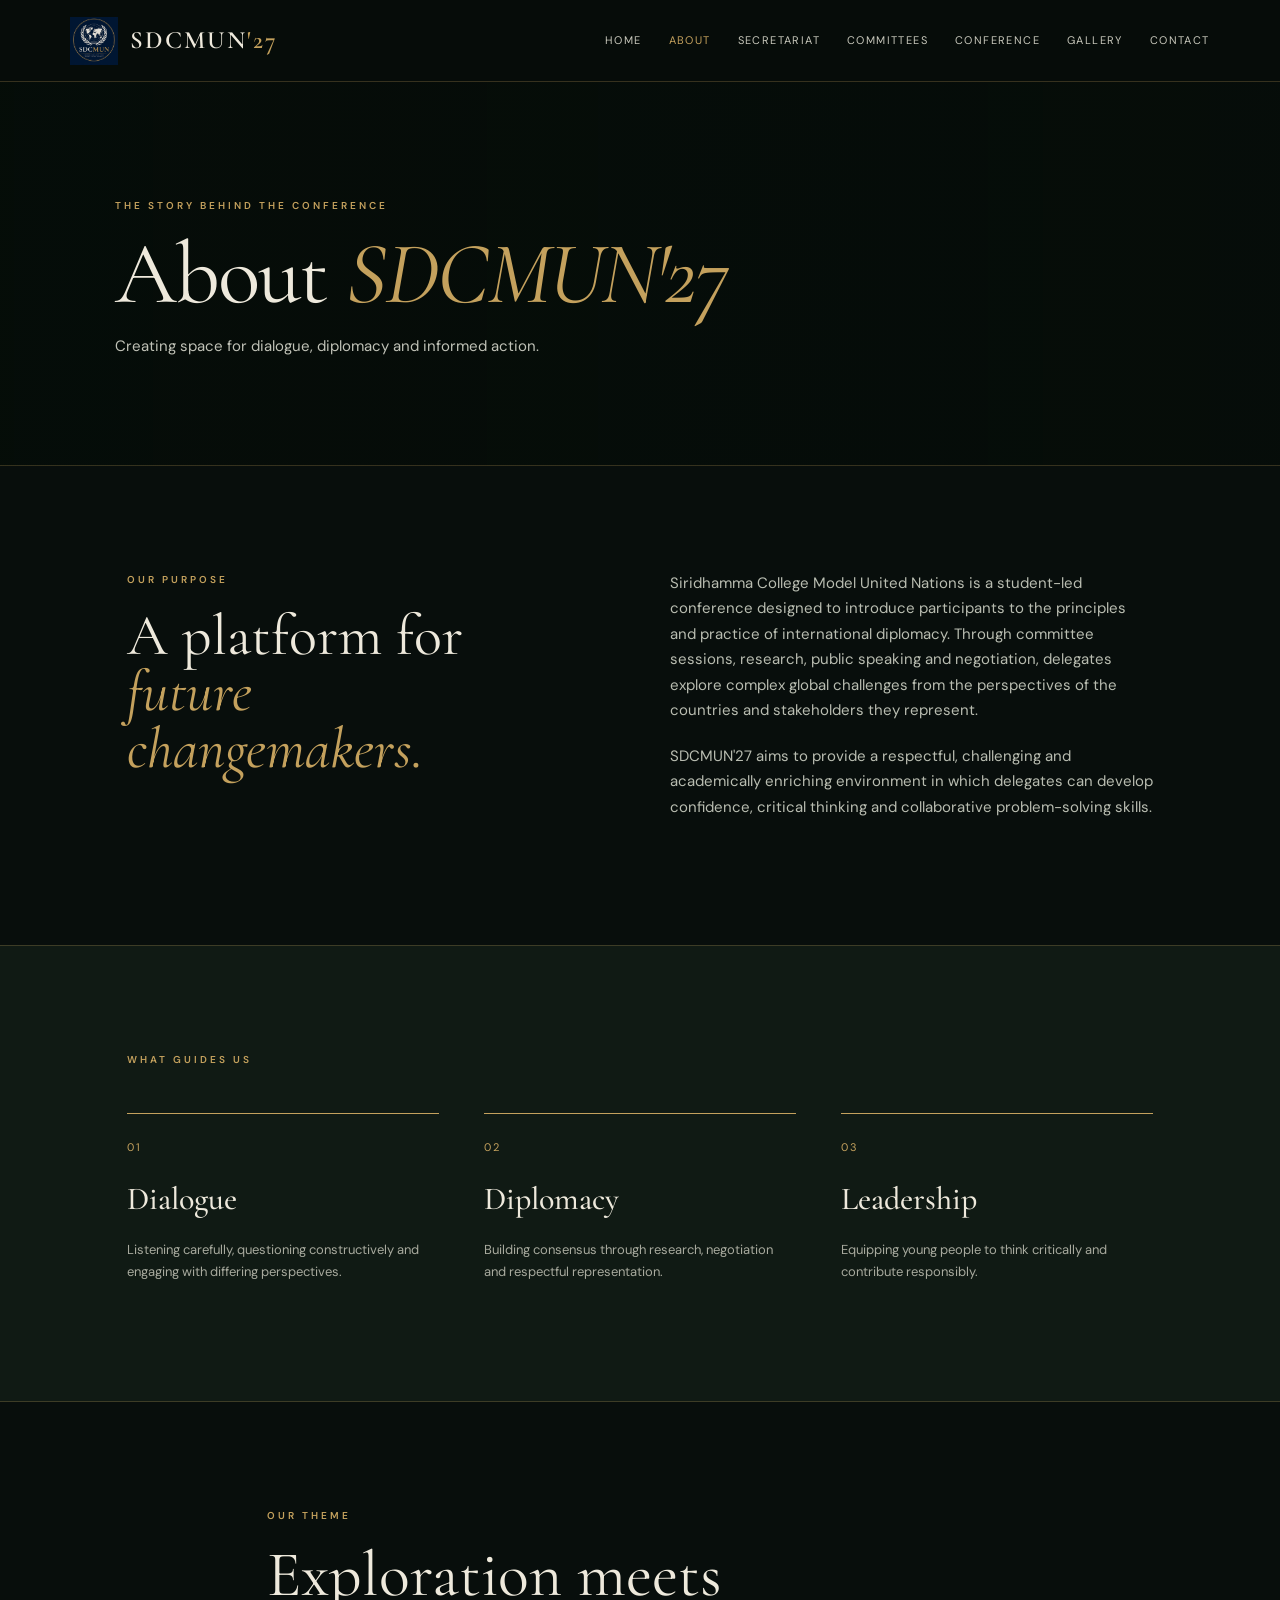
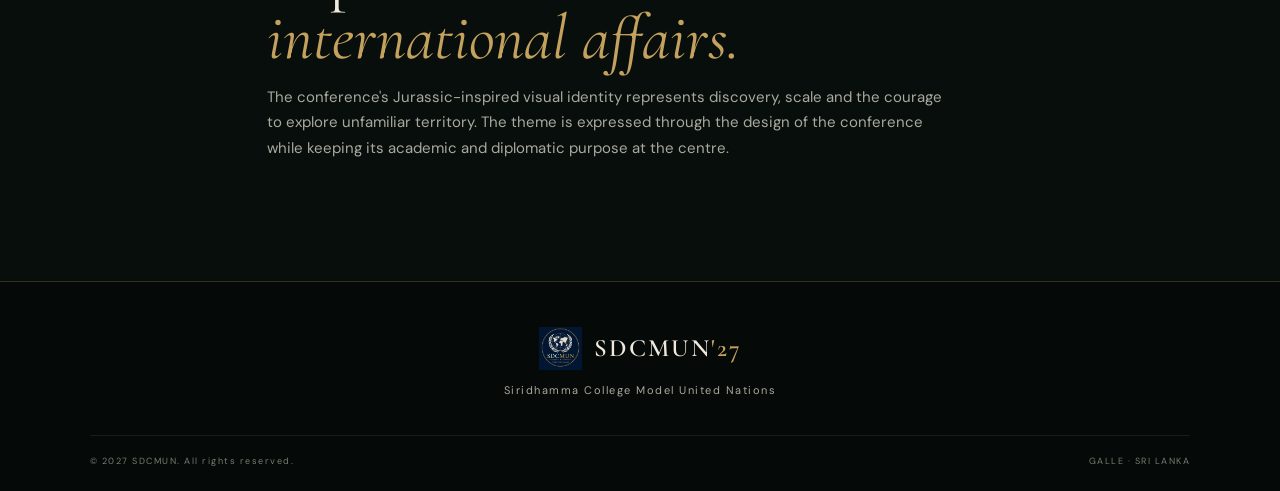
==== about.html @ f1001e1b "Add files via upload" ====
<!doctype html><html lang="en"><head><meta charset="utf-8"><meta name="viewport" content="width=device-width,initial-scale=1"><title>About | SDCMUN'27</title><link href="https://fonts.googleapis.com/css2?family=Cormorant+Garamond:wght@400;500;600;700&family=DM+Sans:wght@400;500;600;700&display=swap" rel="stylesheet"><link rel="stylesheet" href="assets/style.css"></head><body>
<header class="site-header"><a class="brand" href="index.html"><img src="assets/sdcmun-logo.png" alt="SDCMUN logo"><span>SDCMUN<span class="gold">'27</span></span></a><button class="menu-toggle" aria-label="Open navigation" aria-expanded="false">☰</button><nav class="nav"><a href="index.html">Home</a><a class="active" href="about.html">About</a><a href="secretariat.html">Secretariat</a><a href="committees.html">Committees</a><a href="conference.html">Conference</a><a href="gallery.html">Gallery</a><a href="contact.html">Contact</a></nav></header>
<main><section class="page-hero"><p class="eyebrow">THE STORY BEHIND THE CONFERENCE</p><h1>About <em>SDCMUN'27</em></h1><p>Creating space for dialogue, diplomacy and informed action.</p></section>
<section class="section-wrap split-section"><div><p class="eyebrow">OUR PURPOSE</p><h2>A platform for<br><em>future changemakers.</em></h2></div><div class="long-copy"><p>Siridhamma College Model United Nations is a student-led conference designed to introduce participants to the principles and practice of international diplomacy. Through committee sessions, research, public speaking and negotiation, delegates explore complex global challenges from the perspectives of the countries and stakeholders they represent.</p><p>SDCMUN'27 aims to provide a respectful, challenging and academically enriching environment in which delegates can develop confidence, critical thinking and collaborative problem-solving skills.</p></div></section>
<section class="values-section"><div class="section-wrap"><p class="eyebrow">WHAT GUIDES US</p><div class="value-grid"><article><span>01</span><h3>Dialogue</h3><p>Listening carefully, questioning constructively and engaging with differing perspectives.</p></article><article><span>02</span><h3>Diplomacy</h3><p>Building consensus through research, negotiation and respectful representation.</p></article><article><span>03</span><h3>Leadership</h3><p>Equipping young people to think critically and contribute responsibly.</p></article></div></div></section>
<section class="section-wrap note-box"><p class="eyebrow">OUR THEME</p><h2>Exploration meets <em>international affairs.</em></h2><p>The conference's Jurassic-inspired visual identity represents discovery, scale and the courage to explore unfamiliar territory. The theme is expressed through the design of the conference while keeping its academic and diplomatic purpose at the centre.</p></section></main><footer class="footer"><div class="footer-brand"><img src="assets/sdcmun-logo.png" alt=""><span>SDCMUN<span class="gold">'27</span></span></div><p>Siridhamma College Model United Nations</p><div class="footer-bottom"><span>© 2027 SDCMUN. All rights reserved.</span><span>GALLE · SRI LANKA</span></div></footer><script src="assets/site.js"></script></body></html>
---- assets/style.css ----
:root{--bg:#080e0c;--panel:#101a15;--panel2:#14221a;--gold:#c4a15d;--ivory:#eee9dc;--muted:#a8aa9e;--line:rgba(196,161,93,.25);--serif:'Cormorant Garamond',Georgia,serif;--sans:'DM Sans',Arial,sans-serif}*{box-sizing:border-box}html{scroll-behavior:smooth}body{margin:0;background:var(--bg);color:var(--ivory);font-family:var(--sans);font-size:15px;line-height:1.7}a{color:inherit;text-decoration:none}.site-header{height:82px;padding:0 5.5%;display:flex;align-items:center;justify-content:space-between;background:rgba(7,13,10,.96);border-bottom:1px solid var(--line);position:sticky;top:0;z-index:20;backdrop-filter:blur(14px)}.brand,.footer-brand{display:flex;align-items:center;gap:12px;font-family:var(--serif);font-size:25px;letter-spacing:2px;font-weight:600}.brand img{width:48px;height:48px;object-fit:contain}.gold{color:var(--gold)}.nav{display:flex;gap:27px;align-items:center}.nav a{font-size:11px;text-transform:uppercase;letter-spacing:1.4px;color:#c8c8bc;transition:.2s}.nav a:hover,.nav a.active{color:var(--gold)}.menu-toggle{display:none;background:none;color:var(--ivory);border:1px solid var(--line);padding:8px 12px;font-size:20px}.hero{min-height:690px;position:relative;display:flex;align-items:center;padding:90px 10%;overflow:hidden;background:linear-gradient(90deg,rgba(4,10,7,.96) 0%,rgba(4,10,7,.82) 43%,rgba(4,10,7,.25) 100%),linear-gradient(0deg,rgba(5,11,8,.45),rgba(5,11,8,.12)),url('https://images.unsplash.com/photo-1511497584788-876760111969?auto=format&fit=crop&w=2200&q=85') center/cover}.hero:after{content:'';position:absolute;inset:18px;border:1px solid rgba(196,161,93,.18);pointer-events:none}.hero-content{position:relative;z-index:2;max-width:690px}.eyebrow{font-size:10px;letter-spacing:3px;text-transform:uppercase;color:var(--gold);font-weight:600;margin:0 0 20px}.hero h1,.page-hero h1{font-family:var(--serif);font-size:clamp(62px,8vw,112px);font-weight:400;line-height:.91;letter-spacing:-2px;margin:0 0 26px}.hero h1 em,.page-hero h1 em,h2 em{font-weight:400;color:var(--gold)}.hero-copy{max-width:470px;color:#d2d0c5;font-size:16px}.hero-actions{display:flex;align-items:center;gap:30px;margin-top:34px}.button{display:inline-flex;align-items:center;justify-content:center;padding:13px 22px;font-size:10px;text-transform:uppercase;letter-spacing:1.5px;font-weight:700;transition:.25s}.button-gold{background:var(--gold);color:#11160f}.button-gold:hover{background:#dfbd78;transform:translateY(-2px)}.button-outline{border:1px solid var(--gold);color:var(--ivory)}.button-outline:hover{background:var(--gold);color:#111}.button-disabled{background:#303830;color:#a2a59b;cursor:default}.text-link,.arrow-link{font-size:11px;letter-spacing:1px;text-transform:uppercase;color:var(--ivory)}.text-link span,.arrow-link span{color:var(--gold);margin-left:8px}.hero-meta{display:flex;align-items:center;gap:15px;margin-top:75px;font-size:9px;letter-spacing:2px;color:#c2c3b8}.meta-line{width:48px;height:1px;background:var(--gold)}.hero-caption{position:absolute;right:7%;bottom:35px;z-index:2;font-size:9px;letter-spacing:3px;color:#d0c7b1;writing-mode:vertical-rl}.section-wrap{max-width:1180px;margin:auto;padding:105px 6%}.intro{display:grid;grid-template-columns:1fr 1fr;gap:10%;align-items:center}.intro h2,.section-heading h2,.feature-copy h2,.message-strip h2,.closing-cta h2,.split-section h2,.note-box h2,.sg-message h2,.contact-layout h2{font-family:var(--serif);font-size:clamp(42px,5vw,66px);line-height:.98;font-weight:400;margin:0}.intro-text{color:var(--muted);max-width:480px}.intro-text p{margin:0 0 25px}.feature-band{display:grid;grid-template-columns:1fr 1fr;min-height:490px;background:var(--panel)}.feature-image{background:linear-gradient(0deg,rgba(5,12,8,.1),rgba(5,12,8,.1)),url('https://images.unsplash.com/photo-1448375240586-882707db888b?auto=format&fit=crop&w=1200&q=85') center/cover}.feature-copy{padding:85px 12%;align-self:center}.feature-copy p:not(.eyebrow){color:var(--muted);max-width:440px;margin:24px 0 30px}.section-heading{display:flex;justify-content:space-between;align-items:end;margin-bottom:42px}.card-grid{display:grid;grid-template-columns:repeat(4,1fr);gap:14px}.committee-card{position:relative;min-height:220px;padding:25px;background:linear-gradient(145deg,#17261c,#0e1712);border:1px solid var(--line);transition:.25s}.committee-card:hover{transform:translateY(-5px);border-color:var(--gold)}.card-index,.committee-row>span{font-size:10px;color:var(--gold);letter-spacing:2px}.committee-card h3{font-family:var(--serif);font-size:35px;font-weight:500;margin:38px 0 3px}.committee-card p{font-size:11px;color:var(--muted);margin:0;max-width:190px}.card-arrow{position:absolute;right:22px;bottom:20px;color:var(--gold)}.message-strip{padding:85px 13%;background:#111b15;display:grid;grid-template-columns:100px 1fr;gap:20px}.message-mark{font-family:var(--serif);font-size:130px;color:var(--gold);line-height:1}.message-strip h2{font-family:var(--serif);font-size:54px;font-weight:400;line-height:1}.muted{color:var(--muted)}.closing-cta{text-align:center;padding:110px 20px;background:linear-gradient(rgba(5,12,8,.8),rgba(5,12,8,.92)),url('https://images.unsplash.com/photo-1448375240586-882707db888b?auto=format&fit=crop&w=1800&q=85') center/cover}.closing-cta h2{font-family:var(--serif);font-size:68px;line-height:.95;font-weight:400;margin:0 0 30px}.footer{padding:45px 7% 22px;background:#050907;border-top:1px solid var(--line);text-align:center}.footer-brand{justify-content:center}.footer-brand img{width:43px;height:43px;object-fit:contain}.footer>p{font-size:11px;letter-spacing:1.5px;color:var(--muted)}.footer-bottom{display:flex;justify-content:space-between;border-top:1px solid rgba(255,255,255,.08);padding-top:18px;margin-top:35px;color:#777e73;font-size:9px;letter-spacing:1.5px}.page-hero{padding:115px 9% 90px;background:linear-gradient(90deg,rgba(5,12,8,.96),rgba(5,12,8,.78)),url('https://images.unsplash.com/photo-1511497584788-876760111969?auto=format&fit=crop&w=1800&q=80') center/cover;border-bottom:1px solid var(--line)}.page-hero h1{font-size:clamp(56px,7vw,88px);margin-bottom:20px}.page-hero>p:last-child{max-width:600px;color:#c0c2b7}.page-hero.compact{padding-top:90px;padding-bottom:70px}.split-section,.sg-message,.contact-layout{display:grid;grid-template-columns:1fr 1.15fr;gap:12%;align-items:start}.split-section h2,.sg-message h2,.contact-layout h2{font-size:58px}.long-copy{color:#b9bdb1}.long-copy p{margin:0 0 20px}.values-section{background:#101a14;border-top:1px solid var(--line);border-bottom:1px solid var(--line)}.value-grid{display:grid;grid-template-columns:repeat(3,1fr);gap:45px;margin-top:45px}.value-grid article{border-top:1px solid var(--gold);padding-top:20px}.value-grid span{color:var(--gold);font-size:11px;letter-spacing:2px}.value-grid h3,.topic-panel h3,.study-guide h3{font-family:var(--serif);font-size:32px;font-weight:500;margin:12px 0}.value-grid p{color:var(--muted);font-size:13px}.note-box{max-width:900px}.note-box p:last-child{max-width:680px;color:var(--muted)}.committee-list{border-top:1px solid var(--line)}.committee-row{display:grid;grid-template-columns:65px 1fr 30px;align-items:center;padding:27px 12px;border-bottom:1px solid var(--line);transition:.2s}.committee-row:hover{background:#101a14;padding-left:22px}.committee-row h2{font-family:var(--serif);font-size:29px;font-weight:500;margin:0}.committee-row p{font-size:10px;color:var(--muted);letter-spacing:1.5px;text-transform:uppercase;margin:0}.committee-row b{color:var(--gold);font-weight:400}.profile-layout{display:grid;grid-template-columns:1.1fr .9fr;gap:10%}.profile-layout h2{font-family:var(--serif);font-size:55px;font-weight:400;line-height:1;margin:0 0 25px}.topic-panel{margin-top:55px;padding:28px;background:var(--panel);border-left:2px solid var(--gold)}.topic-panel p:last-child,.study-guide p{color:var(--muted);font-size:13px}.dais-panel{background:#101a14;padding:30px;border:1px solid var(--line)}.person-placeholder{padding:25px 0;border-bottom:1px solid var(--line);display:flex;flex-direction:column}.person-placeholder span,.contact-details span{font-size:9px;letter-spacing:2px;color:var(--gold)}.person-placeholder strong{font-family:var(--serif);font-size:27px;font-weight:500}.person-placeholder small{color:var(--muted)}.study-guide{padding-top:28px}.sg-message{align-items:start}.signature{font-family:var(--serif);font-size:26px;color:var(--ivory);margin-top:35px!important}.signature span{display:block;font-family:var(--sans);font-size:10px;color:var(--gold);letter-spacing:1.5px;text-transform:uppercase}.team-grid{display:grid;grid-template-columns:repeat(3,1fr);gap:18px;margin-top:40px}.team-card{background:#0b120e;border:1px solid var(--line);padding:15px}.portrait-placeholder{height:180px;background:linear-gradient(135deg,#26392b,#101a14);display:grid;place-items:center;color:var(--gold);font-family:var(--serif);font-size:50px}.team-card h3{font-family:var(--serif);font-size:24px;font-weight:500;margin:15px 0 0}.team-card p{font-size:11px;color:var(--muted)}.info-grid{display:grid;grid-template-columns:repeat(3,1fr);gap:15px}.info-card{padding:28px;min-height:220px;background:#101a14;border:1px solid var(--line)}.info-card span{color:var(--gold);font-size:9px;letter-spacing:2px}.info-card h2{font-family:var(--serif);font-size:32px;font-weight:500;margin:30px 0 8px}.info-card p{color:var(--muted);font-size:13px}.gallery-grid{display:grid;grid-template-columns:1.2fr 1fr 1fr;grid-auto-rows:190px;gap:14px}.gallery-placeholder{background:linear-gradient(135deg,#1b3022,#0b130e);border:1px solid var(--line);padding:20px;display:flex;flex-direction:column;justify-content:space-between;color:var(--gold)}.gallery-placeholder span{font-size:10px;letter-spacing:2px}.gallery-placeholder p{color:var(--ivory);font-family:var(--serif);font-size:24px;margin:0}.gallery-placeholder.tall{grid-row:span 2}.gallery-placeholder.wide{grid-column:span 2}.contact-details{border-top:1px solid var(--line)}.contact-details div{padding:25px 0;border-bottom:1px solid var(--line);display:flex;justify-content:space-between;gap:20px}.contact-details strong{text-align:right;font-weight:500}
@media(max-width:900px){.nav{gap:14px}.nav a{font-size:9px}.card-grid{grid-template-columns:repeat(2,1fr)}.section-wrap{padding:75px 6%}.hero{min-height:620px;padding:80px 8%}.profile-layout{gap:5%}}@media(max-width:680px){.site-header{height:70px;padding:0 5%}.brand{font-size:21px}.brand img{width:40px;height:40px}.menu-toggle{display:block}.nav{display:none;position:absolute;top:70px;left:0;right:0;background:#080e0c;padding:20px 7%;border-bottom:1px solid var(--line);flex-direction:column;align-items:flex-start;gap:18px}.nav.open{display:flex}.nav a{font-size:11px}.hero{min-height:610px;padding:70px 8%}.hero h1{font-size:65px}.hero-actions{align-items:flex-start;flex-direction:column;gap:18px}.hero-meta{margin-top:55px}.hero-caption{display:none}.intro,.feature-band,.split-section,.sg-message,.contact-layout,.profile-layout{grid-template-columns:1fr;gap:35px}.feature-image{min-height:270px}.feature-copy{padding:55px 8%}.section-heading{align-items:flex-start;flex-direction:column;gap:20px}.card-grid{grid-template-columns:1fr 1fr}.committee-card{min-height:190px;padding:18px}.committee-card h3{font-size:29px;margin-top:30px}.message-strip{padding:60px 8%;grid-template-columns:45px 1fr;gap:10px}.message-mark{font-size:75px}.message-strip h2{font-size:39px}.closing-cta h2{font-size:55px}.page-hero{padding:85px 8% 65px}.page-hero h1{font-size:58px}.value-grid,.team-grid,.info-grid{grid-template-columns:1fr}.committee-row{grid-template-columns:38px 1fr 20px;padding:22px 5px}.committee-row h2{font-size:23px}.gallery-grid{grid-template-columns:1fr 1fr;grid-auto-rows:150px}.gallery-placeholder.tall{grid-row:span 1}.gallery-placeholder.wide{grid-column:span 2}.contact-details div{flex-direction:column}.contact-details strong{text-align:left}.footer-bottom{flex-direction:column;gap:8px}}
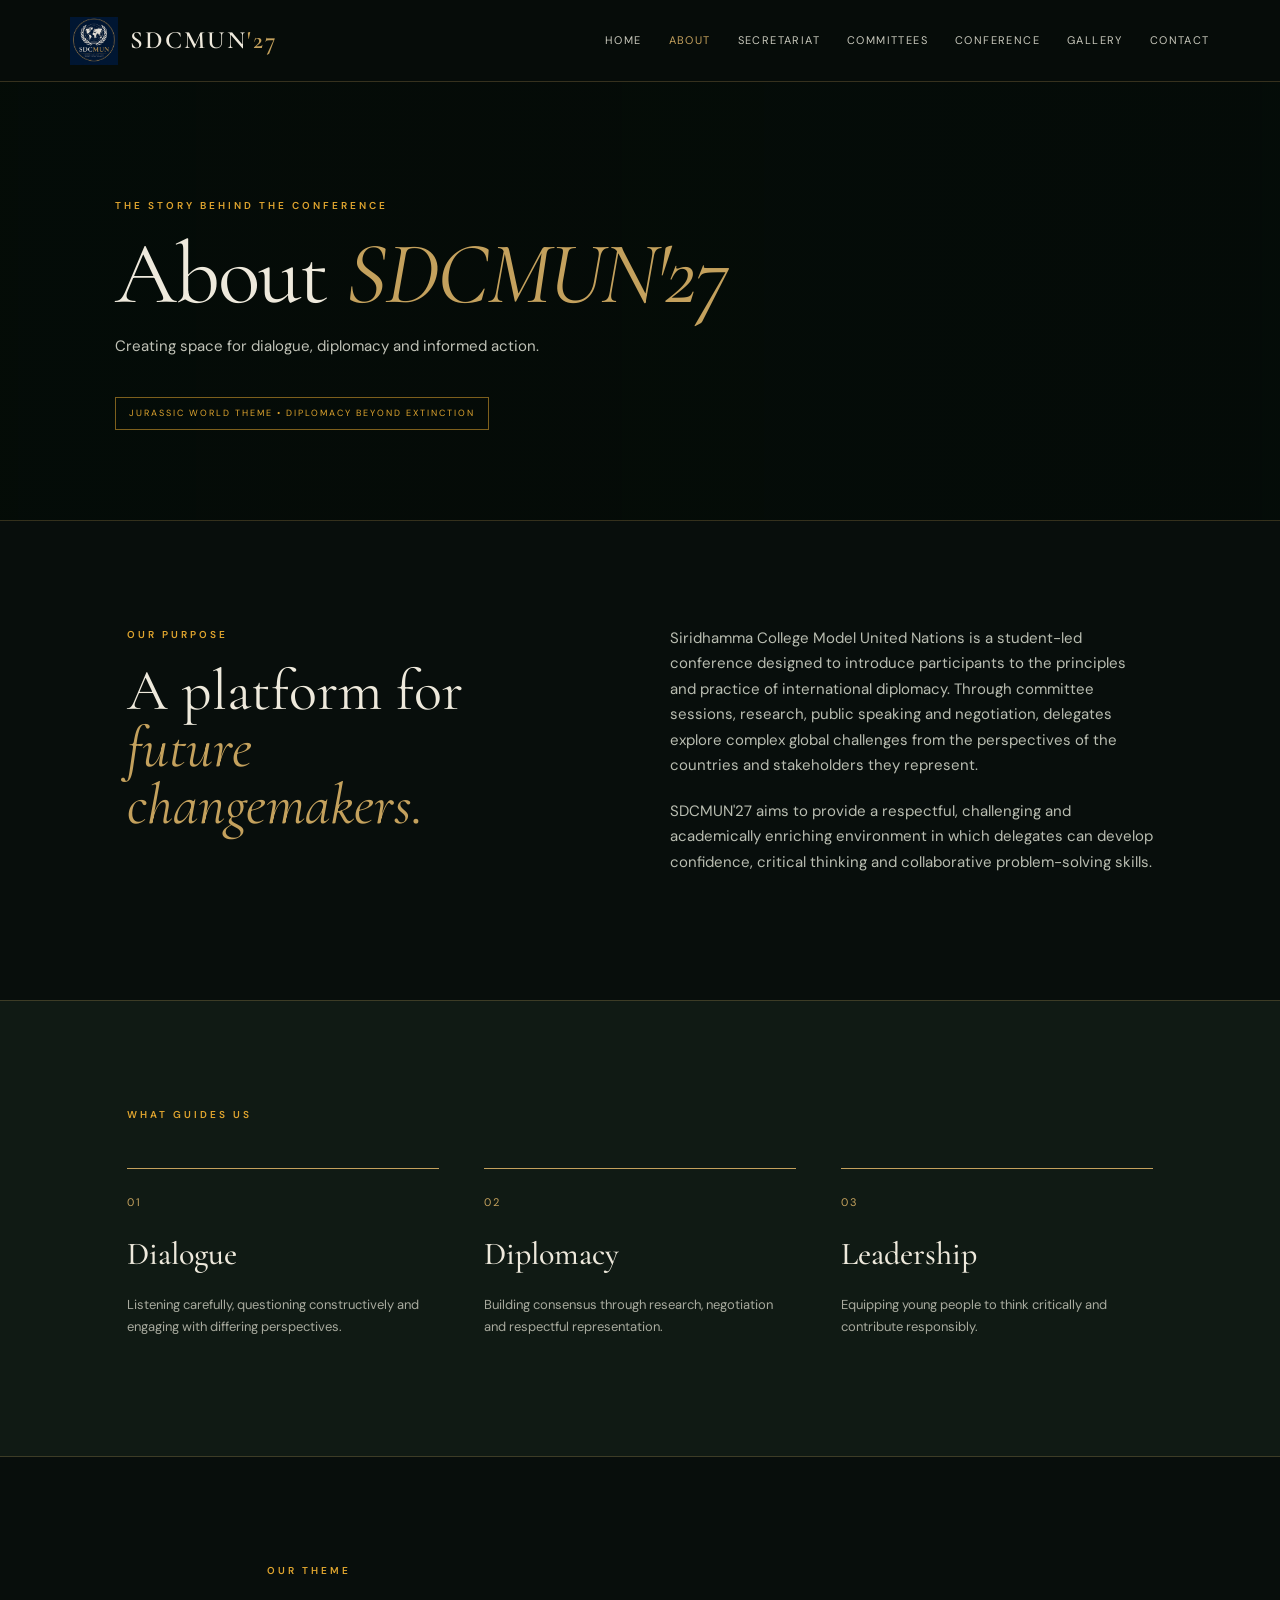
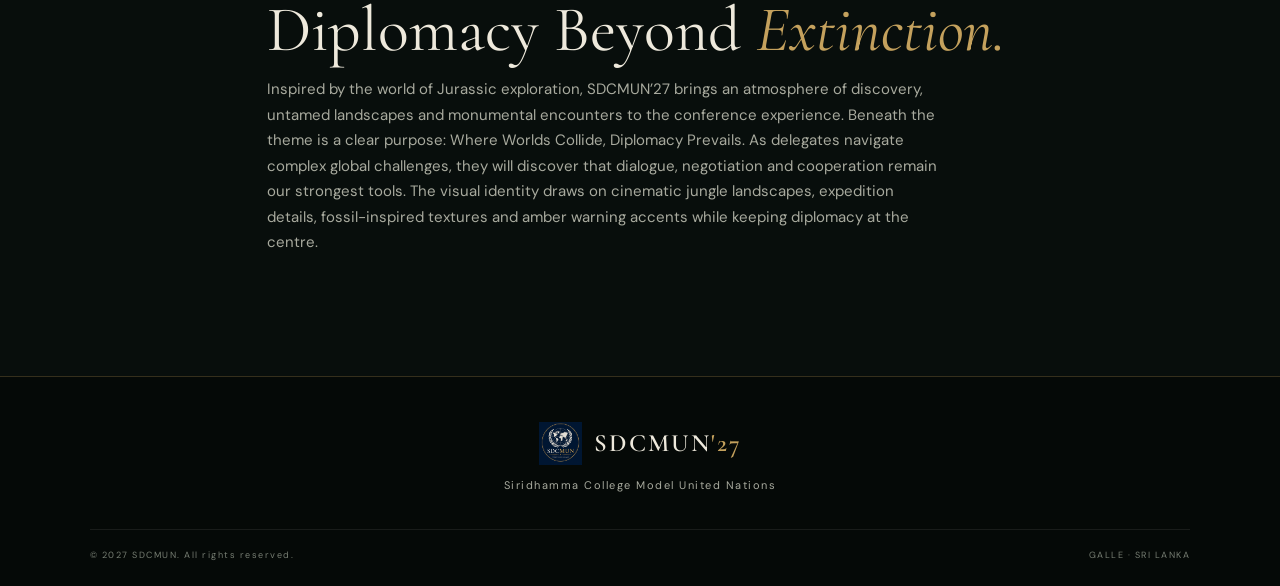
==== commit 94b02f7e: "Add files via upload" ====
--- a/about.html
+++ b/about.html
@@ -3,4 +3,4 @@
 <main><section class="page-hero"><p class="eyebrow">THE STORY BEHIND THE CONFERENCE</p><h1>About <em>SDCMUN'27</em></h1><p>Creating space for dialogue, diplomacy and informed action.</p></section>
 <section class="section-wrap split-section"><div><p class="eyebrow">OUR PURPOSE</p><h2>A platform for<br><em>future changemakers.</em></h2></div><div class="long-copy"><p>Siridhamma College Model United Nations is a student-led conference designed to introduce participants to the principles and practice of international diplomacy. Through committee sessions, research, public speaking and negotiation, delegates explore complex global challenges from the perspectives of the countries and stakeholders they represent.</p><p>SDCMUN'27 aims to provide a respectful, challenging and academically enriching environment in which delegates can develop confidence, critical thinking and collaborative problem-solving skills.</p></div></section>
 <section class="values-section"><div class="section-wrap"><p class="eyebrow">WHAT GUIDES US</p><div class="value-grid"><article><span>01</span><h3>Dialogue</h3><p>Listening carefully, questioning constructively and engaging with differing perspectives.</p></article><article><span>02</span><h3>Diplomacy</h3><p>Building consensus through research, negotiation and respectful representation.</p></article><article><span>03</span><h3>Leadership</h3><p>Equipping young people to think critically and contribute responsibly.</p></article></div></div></section>
-<section class="section-wrap note-box"><p class="eyebrow">OUR THEME</p><h2>Exploration meets <em>international affairs.</em></h2><p>The conference's Jurassic-inspired visual identity represents discovery, scale and the courage to explore unfamiliar territory. The theme is expressed through the design of the conference while keeping its academic and diplomatic purpose at the centre.</p></section></main><footer class="footer"><div class="footer-brand"><img src="assets/sdcmun-logo.png" alt=""><span>SDCMUN<span class="gold">'27</span></span></div><p>Siridhamma College Model United Nations</p><div class="footer-bottom"><span>© 2027 SDCMUN. All rights reserved.</span><span>GALLE · SRI LANKA</span></div></footer><script src="assets/site.js"></script></body></html>+<section class="section-wrap note-box"><p class="eyebrow">OUR THEME</p><h2>Diplomacy Beyond <em>Extinction.</em></h2><p>Inspired by the world of Jurassic exploration, SDCMUN’27 brings an atmosphere of discovery, untamed landscapes and monumental encounters to the conference experience. Beneath the theme is a clear purpose: Where Worlds Collide, Diplomacy Prevails. As delegates navigate complex global challenges, they will discover that dialogue, negotiation and cooperation remain our strongest tools. The visual identity draws on cinematic jungle landscapes, expedition details, fossil-inspired textures and amber warning accents while keeping diplomacy at the centre.</p></section></main><footer class="footer"><div class="footer-brand"><img src="assets/sdcmun-logo.png" alt=""><span>SDCMUN<span class="gold">'27</span></span></div><p>Siridhamma College Model United Nations</p><div class="footer-bottom"><span>© 2027 SDCMUN. All rights reserved.</span><span>GALLE · SRI LANKA</span></div></footer><script src="assets/site.js"></script></body></html>
--- a/assets/style.css
+++ b/assets/style.css
@@ -1,2 +1,15 @@
-:root{--bg:#080e0c;--panel:#101a15;--panel2:#14221a;--gold:#c4a15d;--ivory:#eee9dc;--muted:#a8aa9e;--line:rgba(196,161,93,.25);--serif:'Cormorant Garamond',Georgia,serif;--sans:'DM Sans',Arial,sans-serif}*{box-sizing:border-box}html{scroll-behavior:smooth}body{margin:0;background:var(--bg);color:var(--ivory);font-family:var(--sans);font-size:15px;line-height:1.7}a{color:inherit;text-decoration:none}.site-header{height:82px;padding:0 5.5%;display:flex;align-items:center;justify-content:space-between;background:rgba(7,13,10,.96);border-bottom:1px solid var(--line);position:sticky;top:0;z-index:20;backdrop-filter:blur(14px)}.brand,.footer-brand{display:flex;align-items:center;gap:12px;font-family:var(--serif);font-size:25px;letter-spacing:2px;font-weight:600}.brand img{width:48px;height:48px;object-fit:contain}.gold{color:var(--gold)}.nav{display:flex;gap:27px;align-items:center}.nav a{font-size:11px;text-transform:uppercase;letter-spacing:1.4px;color:#c8c8bc;transition:.2s}.nav a:hover,.nav a.active{color:var(--gold)}.menu-toggle{display:none;background:none;color:var(--ivory);border:1px solid var(--line);padding:8px 12px;font-size:20px}.hero{min-height:690px;position:relative;display:flex;align-items:center;padding:90px 10%;overflow:hidden;background:linear-gradient(90deg,rgba(4,10,7,.96) 0%,rgba(4,10,7,.82) 43%,rgba(4,10,7,.25) 100%),linear-gradient(0deg,rgba(5,11,8,.45),rgba(5,11,8,.12)),url('https://images.unsplash.com/photo-1511497584788-876760111969?auto=format&fit=crop&w=2200&q=85') center/cover}.hero:after{content:'';position:absolute;inset:18px;border:1px solid rgba(196,161,93,.18);pointer-events:none}.hero-content{position:relative;z-index:2;max-width:690px}.eyebrow{font-size:10px;letter-spacing:3px;text-transform:uppercase;color:var(--gold);font-weight:600;margin:0 0 20px}.hero h1,.page-hero h1{font-family:var(--serif);font-size:clamp(62px,8vw,112px);font-weight:400;line-height:.91;letter-spacing:-2px;margin:0 0 26px}.hero h1 em,.page-hero h1 em,h2 em{font-weight:400;color:var(--gold)}.hero-copy{max-width:470px;color:#d2d0c5;font-size:16px}.hero-actions{display:flex;align-items:center;gap:30px;margin-top:34px}.button{display:inline-flex;align-items:center;justify-content:center;padding:13px 22px;font-size:10px;text-transform:uppercase;letter-spacing:1.5px;font-weight:700;transition:.25s}.button-gold{background:var(--gold);color:#11160f}.button-gold:hover{background:#dfbd78;transform:translateY(-2px)}.button-outline{border:1px solid var(--gold);color:var(--ivory)}.button-outline:hover{background:var(--gold);color:#111}.button-disabled{background:#303830;color:#a2a59b;cursor:default}.text-link,.arrow-link{font-size:11px;letter-spacing:1px;text-transform:uppercase;color:var(--ivory)}.text-link span,.arrow-link span{color:var(--gold);margin-left:8px}.hero-meta{display:flex;align-items:center;gap:15px;margin-top:75px;font-size:9px;letter-spacing:2px;color:#c2c3b8}.meta-line{width:48px;height:1px;background:var(--gold)}.hero-caption{position:absolute;right:7%;bottom:35px;z-index:2;font-size:9px;letter-spacing:3px;color:#d0c7b1;writing-mode:vertical-rl}.section-wrap{max-width:1180px;margin:auto;padding:105px 6%}.intro{display:grid;grid-template-columns:1fr 1fr;gap:10%;align-items:center}.intro h2,.section-heading h2,.feature-copy h2,.message-strip h2,.closing-cta h2,.split-section h2,.note-box h2,.sg-message h2,.contact-layout h2{font-family:var(--serif);font-size:clamp(42px,5vw,66px);line-height:.98;font-weight:400;margin:0}.intro-text{color:var(--muted);max-width:480px}.intro-text p{margin:0 0 25px}.feature-band{display:grid;grid-template-columns:1fr 1fr;min-height:490px;background:var(--panel)}.feature-image{background:linear-gradient(0deg,rgba(5,12,8,.1),rgba(5,12,8,.1)),url('https://images.unsplash.com/photo-1448375240586-882707db888b?auto=format&fit=crop&w=1200&q=85') center/cover}.feature-copy{padding:85px 12%;align-self:center}.feature-copy p:not(.eyebrow){color:var(--muted);max-width:440px;margin:24px 0 30px}.section-heading{display:flex;justify-content:space-between;align-items:end;margin-bottom:42px}.card-grid{display:grid;grid-template-columns:repeat(4,1fr);gap:14px}.committee-card{position:relative;min-height:220px;padding:25px;background:linear-gradient(145deg,#17261c,#0e1712);border:1px solid var(--line);transition:.25s}.committee-card:hover{transform:translateY(-5px);border-color:var(--gold)}.card-index,.committee-row>span{font-size:10px;color:var(--gold);letter-spacing:2px}.committee-card h3{font-family:var(--serif);font-size:35px;font-weight:500;margin:38px 0 3px}.committee-card p{font-size:11px;color:var(--muted);margin:0;max-width:190px}.card-arrow{position:absolute;right:22px;bottom:20px;color:var(--gold)}.message-strip{padding:85px 13%;background:#111b15;display:grid;grid-template-columns:100px 1fr;gap:20px}.message-mark{font-family:var(--serif);font-size:130px;color:var(--gold);line-height:1}.message-strip h2{font-family:var(--serif);font-size:54px;font-weight:400;line-height:1}.muted{color:var(--muted)}.closing-cta{text-align:center;padding:110px 20px;background:linear-gradient(rgba(5,12,8,.8),rgba(5,12,8,.92)),url('https://images.unsplash.com/photo-1448375240586-882707db888b?auto=format&fit=crop&w=1800&q=85') center/cover}.closing-cta h2{font-family:var(--serif);font-size:68px;line-height:.95;font-weight:400;margin:0 0 30px}.footer{padding:45px 7% 22px;background:#050907;border-top:1px solid var(--line);text-align:center}.footer-brand{justify-content:center}.footer-brand img{width:43px;height:43px;object-fit:contain}.footer>p{font-size:11px;letter-spacing:1.5px;color:var(--muted)}.footer-bottom{display:flex;justify-content:space-between;border-top:1px solid rgba(255,255,255,.08);padding-top:18px;margin-top:35px;color:#777e73;font-size:9px;letter-spacing:1.5px}.page-hero{padding:115px 9% 90px;background:linear-gradient(90deg,rgba(5,12,8,.96),rgba(5,12,8,.78)),url('https://images.unsplash.com/photo-1511497584788-876760111969?auto=format&fit=crop&w=1800&q=80') center/cover;border-bottom:1px solid var(--line)}.page-hero h1{font-size:clamp(56px,7vw,88px);margin-bottom:20px}.page-hero>p:last-child{max-width:600px;color:#c0c2b7}.page-hero.compact{padding-top:90px;padding-bottom:70px}.split-section,.sg-message,.contact-layout{display:grid;grid-template-columns:1fr 1.15fr;gap:12%;align-items:start}.split-section h2,.sg-message h2,.contact-layout h2{font-size:58px}.long-copy{color:#b9bdb1}.long-copy p{margin:0 0 20px}.values-section{background:#101a14;border-top:1px solid var(--line);border-bottom:1px solid var(--line)}.value-grid{display:grid;grid-template-columns:repeat(3,1fr);gap:45px;margin-top:45px}.value-grid article{border-top:1px solid var(--gold);padding-top:20px}.value-grid span{color:var(--gold);font-size:11px;letter-spacing:2px}.value-grid h3,.topic-panel h3,.study-guide h3{font-family:var(--serif);font-size:32px;font-weight:500;margin:12px 0}.value-grid p{color:var(--muted);font-size:13px}.note-box{max-width:900px}.note-box p:last-child{max-width:680px;color:var(--muted)}.committee-list{border-top:1px solid var(--line)}.committee-row{display:grid;grid-template-columns:65px 1fr 30px;align-items:center;padding:27px 12px;border-bottom:1px solid var(--line);transition:.2s}.committee-row:hover{background:#101a14;padding-left:22px}.committee-row h2{font-family:var(--serif);font-size:29px;font-weight:500;margin:0}.committee-row p{font-size:10px;color:var(--muted);letter-spacing:1.5px;text-transform:uppercase;margin:0}.committee-row b{color:var(--gold);font-weight:400}.profile-layout{display:grid;grid-template-columns:1.1fr .9fr;gap:10%}.profile-layout h2{font-family:var(--serif);font-size:55px;font-weight:400;line-height:1;margin:0 0 25px}.topic-panel{margin-top:55px;padding:28px;background:var(--panel);border-left:2px solid var(--gold)}.topic-panel p:last-child,.study-guide p{color:var(--muted);font-size:13px}.dais-panel{background:#101a14;padding:30px;border:1px solid var(--line)}.person-placeholder{padding:25px 0;border-bottom:1px solid var(--line);display:flex;flex-direction:column}.person-placeholder span,.contact-details span{font-size:9px;letter-spacing:2px;color:var(--gold)}.person-placeholder strong{font-family:var(--serif);font-size:27px;font-weight:500}.person-placeholder small{color:var(--muted)}.study-guide{padding-top:28px}.sg-message{align-items:start}.signature{font-family:var(--serif);font-size:26px;color:var(--ivory);margin-top:35px!important}.signature span{display:block;font-family:var(--sans);font-size:10px;color:var(--gold);letter-spacing:1.5px;text-transform:uppercase}.team-grid{display:grid;grid-template-columns:repeat(3,1fr);gap:18px;margin-top:40px}.team-card{background:#0b120e;border:1px solid var(--line);padding:15px}.portrait-placeholder{height:180px;background:linear-gradient(135deg,#26392b,#101a14);display:grid;place-items:center;color:var(--gold);font-family:var(--serif);font-size:50px}.team-card h3{font-family:var(--serif);font-size:24px;font-weight:500;margin:15px 0 0}.team-card p{font-size:11px;color:var(--muted)}.info-grid{display:grid;grid-template-columns:repeat(3,1fr);gap:15px}.info-card{padding:28px;min-height:220px;background:#101a14;border:1px solid var(--line)}.info-card span{color:var(--gold);font-size:9px;letter-spacing:2px}.info-card h2{font-family:var(--serif);font-size:32px;font-weight:500;margin:30px 0 8px}.info-card p{color:var(--muted);font-size:13px}.gallery-grid{display:grid;grid-template-columns:1.2fr 1fr 1fr;grid-auto-rows:190px;gap:14px}.gallery-placeholder{background:linear-gradient(135deg,#1b3022,#0b130e);border:1px solid var(--line);padding:20px;display:flex;flex-direction:column;justify-content:space-between;color:var(--gold)}.gallery-placeholder span{font-size:10px;letter-spacing:2px}.gallery-placeholder p{color:var(--ivory);font-family:var(--serif);font-size:24px;margin:0}.gallery-placeholder.tall{grid-row:span 2}.gallery-placeholder.wide{grid-column:span 2}.contact-details{border-top:1px solid var(--line)}.contact-details div{padding:25px 0;border-bottom:1px solid var(--line);display:flex;justify-content:space-between;gap:20px}.contact-details strong{text-align:right;font-weight:500}
-@media(max-width:900px){.nav{gap:14px}.nav a{font-size:9px}.card-grid{grid-template-columns:repeat(2,1fr)}.section-wrap{padding:75px 6%}.hero{min-height:620px;padding:80px 8%}.profile-layout{gap:5%}}@media(max-width:680px){.site-header{height:70px;padding:0 5%}.brand{font-size:21px}.brand img{width:40px;height:40px}.menu-toggle{display:block}.nav{display:none;position:absolute;top:70px;left:0;right:0;background:#080e0c;padding:20px 7%;border-bottom:1px solid var(--line);flex-direction:column;align-items:flex-start;gap:18px}.nav.open{display:flex}.nav a{font-size:11px}.hero{min-height:610px;padding:70px 8%}.hero h1{font-size:65px}.hero-actions{align-items:flex-start;flex-direction:column;gap:18px}.hero-meta{margin-top:55px}.hero-caption{display:none}.intro,.feature-band,.split-section,.sg-message,.contact-layout,.profile-layout{grid-template-columns:1fr;gap:35px}.feature-image{min-height:270px}.feature-copy{padding:55px 8%}.section-heading{align-items:flex-start;flex-direction:column;gap:20px}.card-grid{grid-template-columns:1fr 1fr}.committee-card{min-height:190px;padding:18px}.committee-card h3{font-size:29px;margin-top:30px}.message-strip{padding:60px 8%;grid-template-columns:45px 1fr;gap:10px}.message-mark{font-size:75px}.message-strip h2{font-size:39px}.closing-cta h2{font-size:55px}.page-hero{padding:85px 8% 65px}.page-hero h1{font-size:58px}.value-grid,.team-grid,.info-grid{grid-template-columns:1fr}.committee-row{grid-template-columns:38px 1fr 20px;padding:22px 5px}.committee-row h2{font-size:23px}.gallery-grid{grid-template-columns:1fr 1fr;grid-auto-rows:150px}.gallery-placeholder.tall{grid-row:span 1}.gallery-placeholder.wide{grid-column:span 2}.contact-details div{flex-direction:column}.contact-details strong{text-align:left}.footer-bottom{flex-direction:column;gap:8px}}+:root{--bg:#080e0c;--panel:#101a15;--panel2:#14221a;--gold:#c4a15d;--amber:#e0a52f;--ivory:#eee9dc;--muted:#a8aa9e;--line:rgba(196,161,93,.25);--serif:'Cormorant Garamond',Georgia,serif;--sans:'DM Sans',Arial,sans-serif}*{box-sizing:border-box}html{scroll-behavior:smooth}body{margin:0;background:var(--bg);color:var(--ivory);font-family:var(--sans);font-size:15px;line-height:1.7}a{color:inherit;text-decoration:none}.site-header{height:82px;padding:0 5.5%;display:flex;align-items:center;justify-content:space-between;background:rgba(7,13,10,.96);border-bottom:1px solid var(--line);position:sticky;top:0;z-index:20;backdrop-filter:blur(14px)}.brand,.footer-brand{display:flex;align-items:center;gap:12px;font-family:var(--serif);font-size:25px;letter-spacing:2px;font-weight:600}.brand img{width:48px;height:48px;object-fit:contain}.gold{color:var(--gold)}.nav{display:flex;gap:27px;align-items:center}.nav a{font-size:11px;text-transform:uppercase;letter-spacing:1.4px;color:#c8c8bc;transition:.2s}.nav a:hover,.nav a.active{color:var(--gold)}.menu-toggle{display:none;background:none;color:var(--ivory);border:1px solid var(--line);padding:8px 12px;font-size:20px}.hero{min-height:690px;position:relative;display:flex;align-items:center;padding:90px 10%;overflow:hidden;background:linear-gradient(90deg,rgba(4,10,7,.96) 0%,rgba(4,10,7,.82) 43%,rgba(4,10,7,.25) 100%),linear-gradient(0deg,rgba(5,11,8,.45),rgba(5,11,8,.12)),url('https://images.unsplash.com/photo-1511497584788-876760111969?auto=format&fit=crop&w=2200&q=85') center/cover}.hero:after{content:'';position:absolute;inset:18px;border:1px solid rgba(196,161,93,.18);pointer-events:none}.hero-content{position:relative;z-index:2;max-width:690px}.eyebrow{font-size:10px;letter-spacing:3px;text-transform:uppercase;color:var(--gold);font-weight:600;margin:0 0 20px}.hero h1,.page-hero h1{font-family:var(--serif);font-size:clamp(62px,8vw,112px);font-weight:400;line-height:.91;letter-spacing:-2px;margin:0 0 26px}.hero h1 em,.page-hero h1 em,h2 em{font-weight:400;color:var(--gold)}.hero-copy{max-width:470px;color:#d2d0c5;font-size:16px}.hero-actions{display:flex;align-items:center;gap:30px;margin-top:34px}.button{display:inline-flex;align-items:center;justify-content:center;padding:13px 22px;font-size:10px;text-transform:uppercase;letter-spacing:1.5px;font-weight:700;transition:.25s}.button-gold{background:var(--gold);color:#11160f}.button-gold:hover{background:#dfbd78;transform:translateY(-2px)}.button-outline{border:1px solid var(--gold);color:var(--ivory)}.button-outline:hover{background:var(--gold);color:#111}.button-disabled{background:#303830;color:#a2a59b;cursor:default}.text-link,.arrow-link{font-size:11px;letter-spacing:1px;text-transform:uppercase;color:var(--ivory)}.text-link span,.arrow-link span{color:var(--gold);margin-left:8px}.hero-meta{display:flex;align-items:center;gap:15px;margin-top:75px;font-size:9px;letter-spacing:2px;color:#c2c3b8}.meta-line{width:48px;height:1px;background:var(--gold)}.hero-caption{position:absolute;right:7%;bottom:35px;z-index:2;font-size:9px;letter-spacing:3px;color:#d0c7b1;writing-mode:vertical-rl}.section-wrap{max-width:1180px;margin:auto;padding:105px 6%}.intro{display:grid;grid-template-columns:1fr 1fr;gap:10%;align-items:center}.intro h2,.section-heading h2,.feature-copy h2,.message-strip h2,.closing-cta h2,.split-section h2,.note-box h2,.sg-message h2,.contact-layout h2{font-family:var(--serif);font-size:clamp(42px,5vw,66px);line-height:.98;font-weight:400;margin:0}.intro-text{color:var(--muted);max-width:480px}.intro-text p{margin:0 0 25px}.feature-band{display:grid;grid-template-columns:1fr 1fr;min-height:490px;background:var(--panel)}.feature-image{background:linear-gradient(0deg,rgba(5,12,8,.1),rgba(5,12,8,.1)),url('https://images.unsplash.com/photo-1448375240586-882707db888b?auto=format&fit=crop&w=1200&q=85') center/cover}.feature-copy{padding:85px 12%;align-self:center}.feature-copy p:not(.eyebrow){color:var(--muted);max-width:440px;margin:24px 0 30px}.section-heading{display:flex;justify-content:space-between;align-items:end;margin-bottom:42px}.card-grid{display:grid;grid-template-columns:repeat(4,1fr);gap:14px}.committee-card{position:relative;min-height:220px;padding:25px;background:linear-gradient(145deg,#17261c,#0e1712);border:1px solid var(--line);transition:.25s}.committee-card:hover{transform:translateY(-5px);border-color:var(--gold)}.card-index,.committee-row>span{font-size:10px;color:var(--gold);letter-spacing:2px}.committee-card h3{font-family:var(--serif);font-size:35px;font-weight:500;margin:38px 0 3px}.committee-card p{font-size:11px;color:var(--muted);margin:0;max-width:190px}.card-arrow{position:absolute;right:22px;bottom:20px;color:var(--gold)}.message-strip{padding:85px 13%;background:#111b15;display:grid;grid-template-columns:100px 1fr;gap:20px}.message-mark{font-family:var(--serif);font-size:130px;color:var(--gold);line-height:1}.message-strip h2{font-family:var(--serif);font-size:54px;font-weight:400;line-height:1}.muted{color:var(--muted)}.closing-cta{text-align:center;padding:110px 20px;background:linear-gradient(rgba(5,12,8,.8),rgba(5,12,8,.92)),url('https://images.unsplash.com/photo-1448375240586-882707db888b?auto=format&fit=crop&w=1800&q=85') center/cover}.closing-cta h2{font-family:var(--serif);font-size:68px;line-height:.95;font-weight:400;margin:0 0 30px}.footer{padding:45px 7% 22px;background:#050907;border-top:1px solid var(--line);text-align:center}.footer-brand{justify-content:center}.footer-brand img{width:43px;height:43px;object-fit:contain}.footer>p{font-size:11px;letter-spacing:1.5px;color:var(--muted)}.footer-bottom{display:flex;justify-content:space-between;border-top:1px solid rgba(255,255,255,.08);padding-top:18px;margin-top:35px;color:#777e73;font-size:9px;letter-spacing:1.5px}.page-hero{padding:115px 9% 90px;background:linear-gradient(90deg,rgba(5,12,8,.96),rgba(5,12,8,.78)),url('https://images.unsplash.com/photo-1511497584788-876760111969?auto=format&fit=crop&w=1800&q=80') center/cover;border-bottom:1px solid var(--line)}.page-hero h1{font-size:clamp(56px,7vw,88px);margin-bottom:20px}.page-hero>p:last-child{max-width:600px;color:#c0c2b7}.page-hero.compact{padding-top:90px;padding-bottom:70px}.split-section,.sg-message,.contact-layout{display:grid;grid-template-columns:1fr 1.15fr;gap:12%;align-items:start}.split-section h2,.sg-message h2,.contact-layout h2{font-size:58px}.long-copy{color:#b9bdb1}.long-copy p{margin:0 0 20px}.values-section{background:#101a14;border-top:1px solid var(--line);border-bottom:1px solid var(--line)}.value-grid{display:grid;grid-template-columns:repeat(3,1fr);gap:45px;margin-top:45px}.value-grid article{border-top:1px solid var(--gold);padding-top:20px}.value-grid span{color:var(--gold);font-size:11px;letter-spacing:2px}.value-grid h3,.topic-panel h3,.study-guide h3{font-family:var(--serif);font-size:32px;font-weight:500;margin:12px 0}.value-grid p{color:var(--muted);font-size:13px}.note-box{max-width:900px}.note-box p:last-child{max-width:680px;color:var(--muted)}.committee-list{border-top:1px solid var(--line)}.committee-row{display:grid;grid-template-columns:65px 1fr 30px;align-items:center;padding:27px 12px;border-bottom:1px solid var(--line);transition:.2s}.committee-row:hover{background:#101a14;padding-left:22px}.committee-row h2{font-family:var(--serif);font-size:29px;font-weight:500;margin:0}.committee-row p{font-size:10px;color:var(--muted);letter-spacing:1.5px;text-transform:uppercase;margin:0}.committee-row b{color:var(--gold);font-weight:400}.profile-layout{display:grid;grid-template-columns:1.1fr .9fr;gap:10%}.profile-layout h2{font-family:var(--serif);font-size:55px;font-weight:400;line-height:1;margin:0 0 25px}.topic-panel{margin-top:55px;padding:28px;background:var(--panel);border-left:2px solid var(--gold)}.topic-panel p:last-child,.study-guide p{color:var(--muted);font-size:13px}.dais-panel{background:#101a14;padding:30px;border:1px solid var(--line)}.person-placeholder{padding:25px 0;border-bottom:1px solid var(--line);display:flex;flex-direction:column}.person-placeholder span,.contact-details span{font-size:9px;letter-spacing:2px;color:var(--gold)}.person-placeholder strong{font-family:var(--serif);font-size:27px;font-weight:500}.person-placeholder small{color:var(--muted)}.study-guide{padding-top:28px}.sg-message{align-items:start}.signature{font-family:var(--serif);font-size:26px;color:var(--ivory);margin-top:35px!important}.signature span{display:block;font-family:var(--sans);font-size:10px;color:var(--gold);letter-spacing:1.5px;text-transform:uppercase}.team-grid{display:grid;grid-template-columns:repeat(3,1fr);gap:18px;margin-top:40px}.team-card{background:#0b120e;border:1px solid var(--line);padding:15px}.portrait-placeholder{height:180px;background:linear-gradient(135deg,#26392b,#101a14);display:grid;place-items:center;color:var(--gold);font-family:var(--serif);font-size:50px}.team-card h3{font-family:var(--serif);font-size:24px;font-weight:500;margin:15px 0 0}.team-card p{font-size:11px;color:var(--muted)}.info-grid{display:grid;grid-template-columns:repeat(3,1fr);gap:15px}.info-card{padding:28px;min-height:220px;background:#101a14;border:1px solid var(--line)}.info-card span{color:var(--gold);font-size:9px;letter-spacing:2px}.info-card h2{font-family:var(--serif);font-size:32px;font-weight:500;margin:30px 0 8px}.info-card p{color:var(--muted);font-size:13px}.gallery-grid{display:grid;grid-template-columns:1.2fr 1fr 1fr;grid-auto-rows:190px;gap:14px}.gallery-placeholder{background:linear-gradient(135deg,#1b3022,#0b130e);border:1px solid var(--line);padding:20px;display:flex;flex-direction:column;justify-content:space-between;color:var(--gold)}.gallery-placeholder span{font-size:10px;letter-spacing:2px}.gallery-placeholder p{color:var(--ivory);font-family:var(--serif);font-size:24px;margin:0}.gallery-placeholder.tall{grid-row:span 2}.gallery-placeholder.wide{grid-column:span 2}.contact-details{border-top:1px solid var(--line)}.contact-details div{padding:25px 0;border-bottom:1px solid var(--line);display:flex;justify-content:space-between;gap:20px}.contact-details strong{text-align:right;font-weight:500}
+@media(max-width:900px){.nav{gap:14px}.nav a{font-size:9px}.card-grid{grid-template-columns:repeat(2,1fr)}.section-wrap{padding:75px 6%}.hero{min-height:620px;padding:80px 8%}.profile-layout{gap:5%}}@media(max-width:680px){.site-header{height:70px;padding:0 5%}.brand{font-size:21px}.brand img{width:40px;height:40px}.menu-toggle{display:block}.nav{display:none;position:absolute;top:70px;left:0;right:0;background:#080e0c;padding:20px 7%;border-bottom:1px solid var(--line);flex-direction:column;align-items:flex-start;gap:18px}.nav.open{display:flex}.nav a{font-size:11px}.hero{min-height:610px;padding:70px 8%}.hero h1{font-size:65px}.hero-actions{align-items:flex-start;flex-direction:column;gap:18px}.hero-meta{margin-top:55px}.hero-caption{display:none}.intro,.feature-band,.split-section,.sg-message,.contact-layout,.profile-layout{grid-template-columns:1fr;gap:35px}.feature-image{min-height:270px}.feature-copy{padding:55px 8%}.section-heading{align-items:flex-start;flex-direction:column;gap:20px}.card-grid{grid-template-columns:1fr 1fr}.committee-card{min-height:190px;padding:18px}.committee-card h3{font-size:29px;margin-top:30px}.message-strip{padding:60px 8%;grid-template-columns:45px 1fr;gap:10px}.message-mark{font-size:75px}.message-strip h2{font-size:39px}.closing-cta h2{font-size:55px}.page-hero{padding:85px 8% 65px}.page-hero h1{font-size:58px}.value-grid,.team-grid,.info-grid{grid-template-columns:1fr}.committee-row{grid-template-columns:38px 1fr 20px;padding:22px 5px}.committee-row h2{font-size:23px}.gallery-grid{grid-template-columns:1fr 1fr;grid-auto-rows:150px}.gallery-placeholder.tall{grid-row:span 1}.gallery-placeholder.wide{grid-column:span 2}.contact-details div{flex-direction:column}.contact-details strong{text-align:left}.footer-bottom{flex-direction:column;gap:8px}}
+/* SDCMUN'27 Jurassic World-inspired expedition identity */
+.hero{background-image:linear-gradient(90deg,rgba(3,9,6,.97) 0%,rgba(3,9,6,.84) 43%,rgba(3,9,6,.30) 100%),linear-gradient(0deg,rgba(5,11,8,.55),rgba(5,11,8,.08)),url('https://images.unsplash.com/photo-1511497584788-876760111969?auto=format&fit=crop&w=2200&q=85')}
+.hero:before{content:'JURASSIC WORLD  /  SDCMUN’27';position:absolute;z-index:2;right:7%;top:48px;color:var(--amber);font-size:9px;letter-spacing:3px;border:1px solid rgba(224,165,47,.65);padding:10px 14px;background:rgba(4,12,7,.55)}
+.eyebrow{color:var(--amber)}
+.button-gold{background:var(--amber)}
+.committee-card{background:linear-gradient(145deg,rgba(25,43,29,.96),rgba(7,17,11,.98)),url('https://images.unsplash.com/photo-1511497584788-876760111969?auto=format&fit=crop&w=600&q=60') center/cover}
+.page-hero{position:relative;background-image:linear-gradient(90deg,rgba(4,11,7,.96),rgba(4,11,7,.82)),url('https://images.unsplash.com/photo-1448375240586-882707db888b?auto=format&fit=crop&w=1800&q=85')}
+.page-hero:after{content:'JURASSIC WORLD THEME  •  DIPLOMACY BEYOND EXTINCTION';display:inline-block;margin-top:22px;padding:8px 13px;border:1px solid rgba(224,165,47,.55);color:var(--amber);font-size:9px;letter-spacing:2px}
+.hero h1 em{color:var(--amber)}
+.hero-copy{max-width:540px}
+.hero-copy:before{content:'WHERE WORLDS COLLIDE, DIPLOMACY PREVAILS.';display:block;color:var(--amber);font-size:11px;font-weight:700;letter-spacing:1.7px;margin-bottom:14px}
+.hero-copy{font-size:15px}
+@media(max-width:680px){.hero:before{top:28px;right:8%;font-size:8px;padding:7px 9px}.page-hero:after{font-size:8px;letter-spacing:1px}}
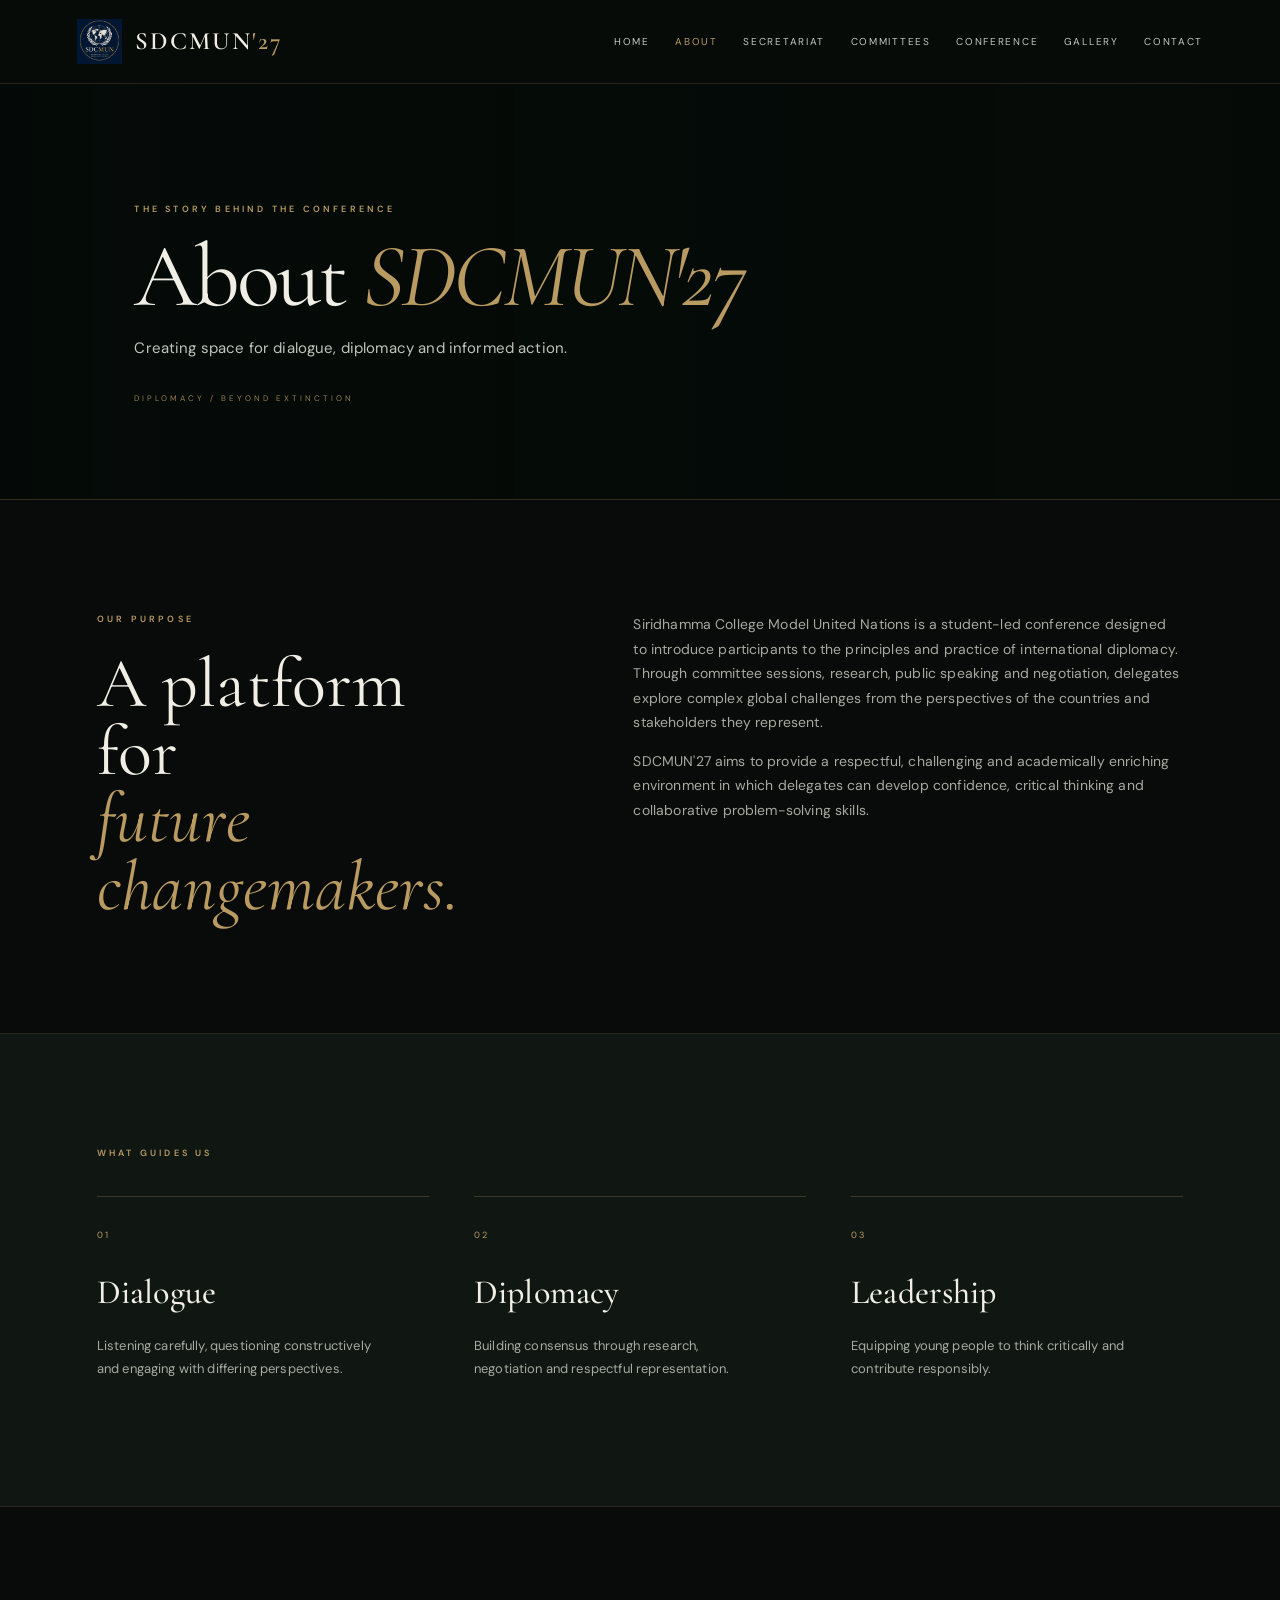
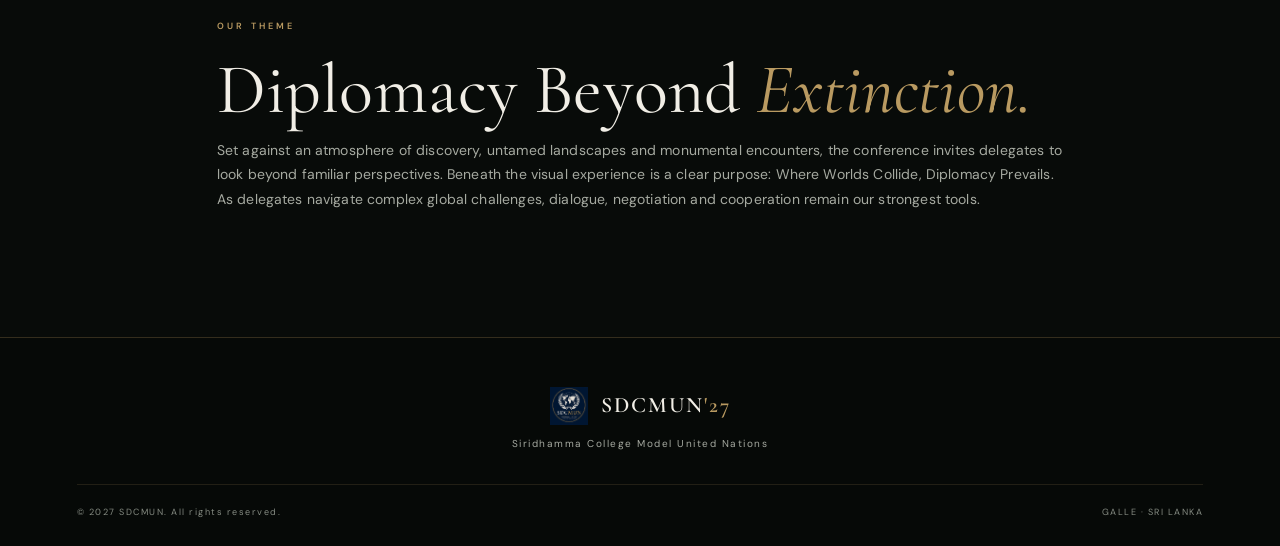
==== commit 2c4b3402: "Add files via upload" ====
--- a/about.html
+++ b/about.html
@@ -3,4 +3,4 @@
 <main><section class="page-hero"><p class="eyebrow">THE STORY BEHIND THE CONFERENCE</p><h1>About <em>SDCMUN'27</em></h1><p>Creating space for dialogue, diplomacy and informed action.</p></section>
 <section class="section-wrap split-section"><div><p class="eyebrow">OUR PURPOSE</p><h2>A platform for<br><em>future changemakers.</em></h2></div><div class="long-copy"><p>Siridhamma College Model United Nations is a student-led conference designed to introduce participants to the principles and practice of international diplomacy. Through committee sessions, research, public speaking and negotiation, delegates explore complex global challenges from the perspectives of the countries and stakeholders they represent.</p><p>SDCMUN'27 aims to provide a respectful, challenging and academically enriching environment in which delegates can develop confidence, critical thinking and collaborative problem-solving skills.</p></div></section>
 <section class="values-section"><div class="section-wrap"><p class="eyebrow">WHAT GUIDES US</p><div class="value-grid"><article><span>01</span><h3>Dialogue</h3><p>Listening carefully, questioning constructively and engaging with differing perspectives.</p></article><article><span>02</span><h3>Diplomacy</h3><p>Building consensus through research, negotiation and respectful representation.</p></article><article><span>03</span><h3>Leadership</h3><p>Equipping young people to think critically and contribute responsibly.</p></article></div></div></section>
-<section class="section-wrap note-box"><p class="eyebrow">OUR THEME</p><h2>Diplomacy Beyond <em>Extinction.</em></h2><p>Inspired by the world of Jurassic exploration, SDCMUN’27 brings an atmosphere of discovery, untamed landscapes and monumental encounters to the conference experience. Beneath the theme is a clear purpose: Where Worlds Collide, Diplomacy Prevails. As delegates navigate complex global challenges, they will discover that dialogue, negotiation and cooperation remain our strongest tools. The visual identity draws on cinematic jungle landscapes, expedition details, fossil-inspired textures and amber warning accents while keeping diplomacy at the centre.</p></section></main><footer class="footer"><div class="footer-brand"><img src="assets/sdcmun-logo.png" alt=""><span>SDCMUN<span class="gold">'27</span></span></div><p>Siridhamma College Model United Nations</p><div class="footer-bottom"><span>© 2027 SDCMUN. All rights reserved.</span><span>GALLE · SRI LANKA</span></div></footer><script src="assets/site.js"></script></body></html>+<section class="section-wrap note-box"><p class="eyebrow">OUR THEME</p><h2>Diplomacy Beyond <em>Extinction.</em></h2><p>Set against an atmosphere of discovery, untamed landscapes and monumental encounters, the conference invites delegates to look beyond familiar perspectives. Beneath the visual experience is a clear purpose: Where Worlds Collide, Diplomacy Prevails. As delegates navigate complex global challenges, dialogue, negotiation and cooperation remain our strongest tools.</p></section></main><footer class="footer"><div class="footer-brand"><img src="assets/sdcmun-logo.png" alt=""><span>SDCMUN<span class="gold">'27</span></span></div><p>Siridhamma College Model United Nations</p><div class="footer-bottom"><span>© 2027 SDCMUN. All rights reserved.</span><span>GALLE · SRI LANKA</span></div></footer><script src="assets/site.js"></script></body></html>
--- a/assets/style.css
+++ b/assets/style.css
@@ -1,15 +1,9 @@
-:root{--bg:#080e0c;--panel:#101a15;--panel2:#14221a;--gold:#c4a15d;--amber:#e0a52f;--ivory:#eee9dc;--muted:#a8aa9e;--line:rgba(196,161,93,.25);--serif:'Cormorant Garamond',Georgia,serif;--sans:'DM Sans',Arial,sans-serif}*{box-sizing:border-box}html{scroll-behavior:smooth}body{margin:0;background:var(--bg);color:var(--ivory);font-family:var(--sans);font-size:15px;line-height:1.7}a{color:inherit;text-decoration:none}.site-header{height:82px;padding:0 5.5%;display:flex;align-items:center;justify-content:space-between;background:rgba(7,13,10,.96);border-bottom:1px solid var(--line);position:sticky;top:0;z-index:20;backdrop-filter:blur(14px)}.brand,.footer-brand{display:flex;align-items:center;gap:12px;font-family:var(--serif);font-size:25px;letter-spacing:2px;font-weight:600}.brand img{width:48px;height:48px;object-fit:contain}.gold{color:var(--gold)}.nav{display:flex;gap:27px;align-items:center}.nav a{font-size:11px;text-transform:uppercase;letter-spacing:1.4px;color:#c8c8bc;transition:.2s}.nav a:hover,.nav a.active{color:var(--gold)}.menu-toggle{display:none;background:none;color:var(--ivory);border:1px solid var(--line);padding:8px 12px;font-size:20px}.hero{min-height:690px;position:relative;display:flex;align-items:center;padding:90px 10%;overflow:hidden;background:linear-gradient(90deg,rgba(4,10,7,.96) 0%,rgba(4,10,7,.82) 43%,rgba(4,10,7,.25) 100%),linear-gradient(0deg,rgba(5,11,8,.45),rgba(5,11,8,.12)),url('https://images.unsplash.com/photo-1511497584788-876760111969?auto=format&fit=crop&w=2200&q=85') center/cover}.hero:after{content:'';position:absolute;inset:18px;border:1px solid rgba(196,161,93,.18);pointer-events:none}.hero-content{position:relative;z-index:2;max-width:690px}.eyebrow{font-size:10px;letter-spacing:3px;text-transform:uppercase;color:var(--gold);font-weight:600;margin:0 0 20px}.hero h1,.page-hero h1{font-family:var(--serif);font-size:clamp(62px,8vw,112px);font-weight:400;line-height:.91;letter-spacing:-2px;margin:0 0 26px}.hero h1 em,.page-hero h1 em,h2 em{font-weight:400;color:var(--gold)}.hero-copy{max-width:470px;color:#d2d0c5;font-size:16px}.hero-actions{display:flex;align-items:center;gap:30px;margin-top:34px}.button{display:inline-flex;align-items:center;justify-content:center;padding:13px 22px;font-size:10px;text-transform:uppercase;letter-spacing:1.5px;font-weight:700;transition:.25s}.button-gold{background:var(--gold);color:#11160f}.button-gold:hover{background:#dfbd78;transform:translateY(-2px)}.button-outline{border:1px solid var(--gold);color:var(--ivory)}.button-outline:hover{background:var(--gold);color:#111}.button-disabled{background:#303830;color:#a2a59b;cursor:default}.text-link,.arrow-link{font-size:11px;letter-spacing:1px;text-transform:uppercase;color:var(--ivory)}.text-link span,.arrow-link span{color:var(--gold);margin-left:8px}.hero-meta{display:flex;align-items:center;gap:15px;margin-top:75px;font-size:9px;letter-spacing:2px;color:#c2c3b8}.meta-line{width:48px;height:1px;background:var(--gold)}.hero-caption{position:absolute;right:7%;bottom:35px;z-index:2;font-size:9px;letter-spacing:3px;color:#d0c7b1;writing-mode:vertical-rl}.section-wrap{max-width:1180px;margin:auto;padding:105px 6%}.intro{display:grid;grid-template-columns:1fr 1fr;gap:10%;align-items:center}.intro h2,.section-heading h2,.feature-copy h2,.message-strip h2,.closing-cta h2,.split-section h2,.note-box h2,.sg-message h2,.contact-layout h2{font-family:var(--serif);font-size:clamp(42px,5vw,66px);line-height:.98;font-weight:400;margin:0}.intro-text{color:var(--muted);max-width:480px}.intro-text p{margin:0 0 25px}.feature-band{display:grid;grid-template-columns:1fr 1fr;min-height:490px;background:var(--panel)}.feature-image{background:linear-gradient(0deg,rgba(5,12,8,.1),rgba(5,12,8,.1)),url('https://images.unsplash.com/photo-1448375240586-882707db888b?auto=format&fit=crop&w=1200&q=85') center/cover}.feature-copy{padding:85px 12%;align-self:center}.feature-copy p:not(.eyebrow){color:var(--muted);max-width:440px;margin:24px 0 30px}.section-heading{display:flex;justify-content:space-between;align-items:end;margin-bottom:42px}.card-grid{display:grid;grid-template-columns:repeat(4,1fr);gap:14px}.committee-card{position:relative;min-height:220px;padding:25px;background:linear-gradient(145deg,#17261c,#0e1712);border:1px solid var(--line);transition:.25s}.committee-card:hover{transform:translateY(-5px);border-color:var(--gold)}.card-index,.committee-row>span{font-size:10px;color:var(--gold);letter-spacing:2px}.committee-card h3{font-family:var(--serif);font-size:35px;font-weight:500;margin:38px 0 3px}.committee-card p{font-size:11px;color:var(--muted);margin:0;max-width:190px}.card-arrow{position:absolute;right:22px;bottom:20px;color:var(--gold)}.message-strip{padding:85px 13%;background:#111b15;display:grid;grid-template-columns:100px 1fr;gap:20px}.message-mark{font-family:var(--serif);font-size:130px;color:var(--gold);line-height:1}.message-strip h2{font-family:var(--serif);font-size:54px;font-weight:400;line-height:1}.muted{color:var(--muted)}.closing-cta{text-align:center;padding:110px 20px;background:linear-gradient(rgba(5,12,8,.8),rgba(5,12,8,.92)),url('https://images.unsplash.com/photo-1448375240586-882707db888b?auto=format&fit=crop&w=1800&q=85') center/cover}.closing-cta h2{font-family:var(--serif);font-size:68px;line-height:.95;font-weight:400;margin:0 0 30px}.footer{padding:45px 7% 22px;background:#050907;border-top:1px solid var(--line);text-align:center}.footer-brand{justify-content:center}.footer-brand img{width:43px;height:43px;object-fit:contain}.footer>p{font-size:11px;letter-spacing:1.5px;color:var(--muted)}.footer-bottom{display:flex;justify-content:space-between;border-top:1px solid rgba(255,255,255,.08);padding-top:18px;margin-top:35px;color:#777e73;font-size:9px;letter-spacing:1.5px}.page-hero{padding:115px 9% 90px;background:linear-gradient(90deg,rgba(5,12,8,.96),rgba(5,12,8,.78)),url('https://images.unsplash.com/photo-1511497584788-876760111969?auto=format&fit=crop&w=1800&q=80') center/cover;border-bottom:1px solid var(--line)}.page-hero h1{font-size:clamp(56px,7vw,88px);margin-bottom:20px}.page-hero>p:last-child{max-width:600px;color:#c0c2b7}.page-hero.compact{padding-top:90px;padding-bottom:70px}.split-section,.sg-message,.contact-layout{display:grid;grid-template-columns:1fr 1.15fr;gap:12%;align-items:start}.split-section h2,.sg-message h2,.contact-layout h2{font-size:58px}.long-copy{color:#b9bdb1}.long-copy p{margin:0 0 20px}.values-section{background:#101a14;border-top:1px solid var(--line);border-bottom:1px solid var(--line)}.value-grid{display:grid;grid-template-columns:repeat(3,1fr);gap:45px;margin-top:45px}.value-grid article{border-top:1px solid var(--gold);padding-top:20px}.value-grid span{color:var(--gold);font-size:11px;letter-spacing:2px}.value-grid h3,.topic-panel h3,.study-guide h3{font-family:var(--serif);font-size:32px;font-weight:500;margin:12px 0}.value-grid p{color:var(--muted);font-size:13px}.note-box{max-width:900px}.note-box p:last-child{max-width:680px;color:var(--muted)}.committee-list{border-top:1px solid var(--line)}.committee-row{display:grid;grid-template-columns:65px 1fr 30px;align-items:center;padding:27px 12px;border-bottom:1px solid var(--line);transition:.2s}.committee-row:hover{background:#101a14;padding-left:22px}.committee-row h2{font-family:var(--serif);font-size:29px;font-weight:500;margin:0}.committee-row p{font-size:10px;color:var(--muted);letter-spacing:1.5px;text-transform:uppercase;margin:0}.committee-row b{color:var(--gold);font-weight:400}.profile-layout{display:grid;grid-template-columns:1.1fr .9fr;gap:10%}.profile-layout h2{font-family:var(--serif);font-size:55px;font-weight:400;line-height:1;margin:0 0 25px}.topic-panel{margin-top:55px;padding:28px;background:var(--panel);border-left:2px solid var(--gold)}.topic-panel p:last-child,.study-guide p{color:var(--muted);font-size:13px}.dais-panel{background:#101a14;padding:30px;border:1px solid var(--line)}.person-placeholder{padding:25px 0;border-bottom:1px solid var(--line);display:flex;flex-direction:column}.person-placeholder span,.contact-details span{font-size:9px;letter-spacing:2px;color:var(--gold)}.person-placeholder strong{font-family:var(--serif);font-size:27px;font-weight:500}.person-placeholder small{color:var(--muted)}.study-guide{padding-top:28px}.sg-message{align-items:start}.signature{font-family:var(--serif);font-size:26px;color:var(--ivory);margin-top:35px!important}.signature span{display:block;font-family:var(--sans);font-size:10px;color:var(--gold);letter-spacing:1.5px;text-transform:uppercase}.team-grid{display:grid;grid-template-columns:repeat(3,1fr);gap:18px;margin-top:40px}.team-card{background:#0b120e;border:1px solid var(--line);padding:15px}.portrait-placeholder{height:180px;background:linear-gradient(135deg,#26392b,#101a14);display:grid;place-items:center;color:var(--gold);font-family:var(--serif);font-size:50px}.team-card h3{font-family:var(--serif);font-size:24px;font-weight:500;margin:15px 0 0}.team-card p{font-size:11px;color:var(--muted)}.info-grid{display:grid;grid-template-columns:repeat(3,1fr);gap:15px}.info-card{padding:28px;min-height:220px;background:#101a14;border:1px solid var(--line)}.info-card span{color:var(--gold);font-size:9px;letter-spacing:2px}.info-card h2{font-family:var(--serif);font-size:32px;font-weight:500;margin:30px 0 8px}.info-card p{color:var(--muted);font-size:13px}.gallery-grid{display:grid;grid-template-columns:1.2fr 1fr 1fr;grid-auto-rows:190px;gap:14px}.gallery-placeholder{background:linear-gradient(135deg,#1b3022,#0b130e);border:1px solid var(--line);padding:20px;display:flex;flex-direction:column;justify-content:space-between;color:var(--gold)}.gallery-placeholder span{font-size:10px;letter-spacing:2px}.gallery-placeholder p{color:var(--ivory);font-family:var(--serif);font-size:24px;margin:0}.gallery-placeholder.tall{grid-row:span 2}.gallery-placeholder.wide{grid-column:span 2}.contact-details{border-top:1px solid var(--line)}.contact-details div{padding:25px 0;border-bottom:1px solid var(--line);display:flex;justify-content:space-between;gap:20px}.contact-details strong{text-align:right;font-weight:500}
-@media(max-width:900px){.nav{gap:14px}.nav a{font-size:9px}.card-grid{grid-template-columns:repeat(2,1fr)}.section-wrap{padding:75px 6%}.hero{min-height:620px;padding:80px 8%}.profile-layout{gap:5%}}@media(max-width:680px){.site-header{height:70px;padding:0 5%}.brand{font-size:21px}.brand img{width:40px;height:40px}.menu-toggle{display:block}.nav{display:none;position:absolute;top:70px;left:0;right:0;background:#080e0c;padding:20px 7%;border-bottom:1px solid var(--line);flex-direction:column;align-items:flex-start;gap:18px}.nav.open{display:flex}.nav a{font-size:11px}.hero{min-height:610px;padding:70px 8%}.hero h1{font-size:65px}.hero-actions{align-items:flex-start;flex-direction:column;gap:18px}.hero-meta{margin-top:55px}.hero-caption{display:none}.intro,.feature-band,.split-section,.sg-message,.contact-layout,.profile-layout{grid-template-columns:1fr;gap:35px}.feature-image{min-height:270px}.feature-copy{padding:55px 8%}.section-heading{align-items:flex-start;flex-direction:column;gap:20px}.card-grid{grid-template-columns:1fr 1fr}.committee-card{min-height:190px;padding:18px}.committee-card h3{font-size:29px;margin-top:30px}.message-strip{padding:60px 8%;grid-template-columns:45px 1fr;gap:10px}.message-mark{font-size:75px}.message-strip h2{font-size:39px}.closing-cta h2{font-size:55px}.page-hero{padding:85px 8% 65px}.page-hero h1{font-size:58px}.value-grid,.team-grid,.info-grid{grid-template-columns:1fr}.committee-row{grid-template-columns:38px 1fr 20px;padding:22px 5px}.committee-row h2{font-size:23px}.gallery-grid{grid-template-columns:1fr 1fr;grid-auto-rows:150px}.gallery-placeholder.tall{grid-row:span 1}.gallery-placeholder.wide{grid-column:span 2}.contact-details div{flex-direction:column}.contact-details strong{text-align:left}.footer-bottom{flex-direction:column;gap:8px}}
-/* SDCMUN'27 Jurassic World-inspired expedition identity */
-.hero{background-image:linear-gradient(90deg,rgba(3,9,6,.97) 0%,rgba(3,9,6,.84) 43%,rgba(3,9,6,.30) 100%),linear-gradient(0deg,rgba(5,11,8,.55),rgba(5,11,8,.08)),url('https://images.unsplash.com/photo-1511497584788-876760111969?auto=format&fit=crop&w=2200&q=85')}
-.hero:before{content:'JURASSIC WORLD  /  SDCMUN’27';position:absolute;z-index:2;right:7%;top:48px;color:var(--amber);font-size:9px;letter-spacing:3px;border:1px solid rgba(224,165,47,.65);padding:10px 14px;background:rgba(4,12,7,.55)}
-.eyebrow{color:var(--amber)}
-.button-gold{background:var(--amber)}
-.committee-card{background:linear-gradient(145deg,rgba(25,43,29,.96),rgba(7,17,11,.98)),url('https://images.unsplash.com/photo-1511497584788-876760111969?auto=format&fit=crop&w=600&q=60') center/cover}
-.page-hero{position:relative;background-image:linear-gradient(90deg,rgba(4,11,7,.96),rgba(4,11,7,.82)),url('https://images.unsplash.com/photo-1448375240586-882707db888b?auto=format&fit=crop&w=1800&q=85')}
-.page-hero:after{content:'JURASSIC WORLD THEME  •  DIPLOMACY BEYOND EXTINCTION';display:inline-block;margin-top:22px;padding:8px 13px;border:1px solid rgba(224,165,47,.55);color:var(--amber);font-size:9px;letter-spacing:2px}
-.hero h1 em{color:var(--amber)}
-.hero-copy{max-width:540px}
-.hero-copy:before{content:'WHERE WORLDS COLLIDE, DIPLOMACY PREVAILS.';display:block;color:var(--amber);font-size:11px;font-weight:700;letter-spacing:1.7px;margin-bottom:14px}
-.hero-copy{font-size:15px}
-@media(max-width:680px){.hero:before{top:28px;right:8%;font-size:8px;padding:7px 9px}.page-hero:after{font-size:8px;letter-spacing:1px}}
+/* Editorial cinematic redesign — November 2026 */
+:root{--bg:#080b09;--panel:#101713;--panel2:#17221b;--gold:#b99a61;--amber:#c9a66a;--ivory:#f1eee6;--muted:#a6aaa1;--line:rgba(201,166,106,.23);--serif:'Cormorant Garamond',Georgia,serif;--sans:'DM Sans',Arial,sans-serif}
+*{box-sizing:border-box}html{scroll-behavior:smooth;scroll-padding-top:90px}body{margin:0;background:var(--bg);color:var(--ivory);font-family:var(--sans);font-size:15px;line-height:1.75;letter-spacing:.01em}a{color:inherit;text-decoration:none}::selection{background:var(--gold);color:#10130f}
+.site-header{height:84px;padding:0 6%;display:flex;align-items:center;justify-content:space-between;background:rgba(7,11,9,.91);border-bottom:1px solid rgba(201,166,106,.17);position:sticky;top:0;z-index:50;backdrop-filter:blur(18px)}.brand,.footer-brand{display:flex;align-items:center;gap:13px;font-family:var(--serif);font-size:25px;letter-spacing:2px;font-weight:600}.brand img{width:45px;height:45px;object-fit:contain}.gold{color:var(--gold)}.nav{display:flex;gap:clamp(14px,2vw,29px);align-items:center}.nav a{font-size:10px;text-transform:uppercase;letter-spacing:1.7px;color:#c5c7bf;transition:color .25s}.nav a:hover,.nav a.active{color:var(--gold)}.menu-toggle{display:none;background:transparent;color:var(--ivory);border:1px solid var(--line);padding:8px 12px;font-size:19px}
+.hero{min-height:min(790px,calc(100vh - 84px));position:relative;display:flex;align-items:center;padding:105px 10.5%;overflow:hidden;background:linear-gradient(90deg,rgba(3,8,6,.96) 0%,rgba(3,8,6,.79) 38%,rgba(3,8,6,.18) 100%),linear-gradient(0deg,rgba(3,8,6,.52),transparent 42%),url('https://images.unsplash.com/photo-1511497584788-876760111969?auto=format&fit=crop&w=2400&q=90') center 48%/cover}.hero:before{content:'';position:absolute;inset:22px;border:1px solid rgba(201,166,106,.22);pointer-events:none}.hero:after{content:'01  /  GALLE, SRI LANKA';position:absolute;right:6.5%;bottom:42px;color:rgba(241,238,230,.7);font-size:9px;letter-spacing:3px;writing-mode:vertical-rl}.hero-content{position:relative;z-index:2;max-width:760px}.eyebrow{font-size:9px;letter-spacing:3.2px;text-transform:uppercase;color:var(--gold);font-weight:600;margin:0 0 22px}.hero h1,.page-hero h1{font-family:var(--serif);font-size:clamp(68px,9.1vw,126px);font-weight:400;line-height:.82;letter-spacing:-3px;margin:0 0 32px}.hero h1 em,.page-hero h1 em,h2 em{font-weight:400;color:var(--gold)}.hero-copy{max-width:500px;color:#d1d0c8;font-size:15px;line-height:1.9;letter-spacing:.05em}.hero-copy:before{content:none}.hero-actions{display:flex;align-items:center;gap:34px;margin-top:38px}.button{display:inline-flex;align-items:center;justify-content:center;padding:14px 24px;font-size:9px;text-transform:uppercase;letter-spacing:1.8px;font-weight:700;transition:all .25s}.button-gold{background:var(--gold);color:#11150f}.button-gold:hover{background:#d3b77e;transform:translateY(-3px)}.button-outline{border:1px solid var(--gold);color:var(--ivory)}.button-outline:hover{background:var(--gold);color:#111}.button-disabled{background:#303830;color:#a2a59b;cursor:default}.text-link,.arrow-link{font-size:10px;letter-spacing:1.5px;text-transform:uppercase;color:var(--ivory)}.text-link span,.arrow-link span{color:var(--gold);margin-left:8px}.hero-meta{display:flex;align-items:center;gap:15px;margin-top:78px;font-size:9px;letter-spacing:2.4px;color:#c2c3b8}.meta-line{width:48px;height:1px;background:var(--gold)}.hero-caption{position:absolute;left:10.5%;bottom:37px;z-index:2;font-size:8px;letter-spacing:3px;color:#d0c7b1}
+.section-wrap{max-width:1240px;margin:auto;padding:112px 6%}.intro{display:grid;grid-template-columns:1fr 1fr;gap:10%;align-items:center}.intro h2,.section-heading h2,.feature-copy h2,.message-strip h2,.closing-cta h2,.split-section h2,.note-box h2,.sg-message h2,.contact-layout h2{font-family:var(--serif);font-size:clamp(46px,5.5vw,72px);line-height:.96;font-weight:400;margin:0}.intro-text{color:var(--muted);max-width:470px;font-size:14px}.intro-text p{margin:0 0 26px}.feature-band{display:grid;grid-template-columns:1.1fr .9fr;min-height:550px;background:#111914}.feature-image{min-height:480px;background:linear-gradient(0deg,rgba(5,12,8,.08),rgba(5,12,8,.08)),url('https://images.unsplash.com/photo-1448375240586-882707db888b?auto=format&fit=crop&w=1600&q=90') center/cover}.feature-copy{padding:90px 12%;align-self:center}.feature-copy p:not(.eyebrow){color:var(--muted);max-width:440px;margin:26px 0 34px;font-size:14px}.section-heading{display:flex;justify-content:space-between;align-items:end;margin-bottom:45px}.card-grid{display:grid;grid-template-columns:repeat(4,1fr);gap:13px}.committee-card{position:relative;min-height:230px;padding:27px 25px;background:linear-gradient(145deg,#18221b,#0d1410);border:1px solid rgba(201,166,106,.17);transition:transform .3s,border-color .3s,background .3s;overflow:hidden}.committee-card:after{content:'';position:absolute;width:130px;height:130px;border:1px solid rgba(201,166,106,.1);border-radius:50%;right:-65px;bottom:-70px;transition:.4s}.committee-card:hover{transform:translateY(-6px);border-color:var(--gold);background:linear-gradient(145deg,#202d23,#101812)}.committee-card:hover:after{transform:scale(1.5)}.card-index{font-size:9px;color:var(--gold);letter-spacing:2px}.committee-card h3{font-family:var(--serif);font-size:36px;font-weight:500;margin:36px 0 2px;letter-spacing:.5px}.committee-card p{font-size:10px;line-height:1.6;color:var(--muted);max-width:170px}.card-arrow{position:absolute;right:23px;top:22px;color:var(--gold)}.message-strip{display:grid;grid-template-columns:100px 1fr;gap:30px;padding:90px 12%;background:#111914;border-top:1px solid var(--line);border-bottom:1px solid var(--line)}.message-mark{font-family:var(--serif);font-size:110px;color:var(--gold);line-height:.8}.message-strip h2{font-size:clamp(42px,5vw,62px)}.muted{color:var(--muted)}.message-strip .muted{max-width:520px;margin:22px 0}.closing-cta{text-align:center;padding:105px 20px;background:linear-gradient(rgba(6,12,8,.83),rgba(6,12,8,.92)),url('https://images.unsplash.com/photo-1511497584788-876760111969?auto=format&fit=crop&w=2000&q=85') center/cover}.closing-cta h2{font-size:clamp(48px,6vw,76px);margin:0 0 34px}.footer{padding:48px 6% 25px;background:#060907;border-top:1px solid var(--line);text-align:center}.footer-brand{justify-content:center;font-size:22px}.footer-brand img{width:38px;height:38px;object-fit:contain}.footer>p{font-size:10px;letter-spacing:1.5px;color:var(--muted)}.footer-bottom{display:flex;justify-content:space-between;border-top:1px solid rgba(201,166,106,.14);padding-top:20px;margin-top:32px;font-size:9px;letter-spacing:1.5px;color:#858b82}
+.page-hero{position:relative;overflow:hidden;padding:118px 10.5% 94px;background:linear-gradient(90deg,rgba(4,10,7,.96),rgba(4,10,7,.72)),url('https://images.unsplash.com/photo-1448375240586-882707db888b?auto=format&fit=crop&w=2000&q=90') center 46%/cover;border-bottom:1px solid var(--line)}.page-hero:after{content:'DIPLOMACY  /  BEYOND EXTINCTION';display:block;margin-top:30px;color:rgba(201,166,106,.75);font-size:8px;letter-spacing:3px}.page-hero h1{font-size:clamp(58px,7vw,94px);margin-bottom:22px}.page-hero>p:last-of-type{color:#c0c4bb;max-width:560px}.page-hero.compact{padding-top:85px;padding-bottom:68px}.split-section{display:grid;grid-template-columns:.85fr 1.15fr;gap:12%;align-items:start}.long-copy{color:var(--muted);font-size:14px}.long-copy p:first-child{margin-top:0}.values-section{background:#101713;border-top:1px solid rgba(201,166,106,.12);border-bottom:1px solid rgba(201,166,106,.12)}.value-grid{display:grid;grid-template-columns:repeat(3,1fr);gap:45px;margin-top:35px}.value-grid article{border-top:1px solid var(--line);padding-top:23px}.value-grid article span{font-size:9px;color:var(--gold);letter-spacing:2px}.value-grid h3{font-family:var(--serif);font-size:34px;font-weight:500;margin:16px 0 4px}.value-grid p{font-size:13px;color:var(--muted);max-width:290px}.note-box{max-width:1000px}.note-box>p:last-child{color:var(--muted);max-width:850px;font-size:14px}.committee-list{border-top:1px solid var(--line)}.committee-row{display:grid;grid-template-columns:65px 1fr 30px;align-items:center;padding:28px 12px;border-bottom:1px solid var(--line);transition:.2s}.committee-row:hover{background:#101a14;padding-left:22px}.committee-row h2{font-family:var(--serif);font-size:32px;font-weight:500;margin:0}.committee-row p{font-size:10px;color:var(--muted);letter-spacing:1.5px;text-transform:uppercase;margin:0}.committee-row b{color:var(--gold);font-weight:400}.profile-layout{display:grid;grid-template-columns:1.1fr .9fr;gap:10%}.profile-layout h2{font-family:var(--serif);font-size:55px;font-weight:400;line-height:1;margin:0 0 25px}.topic-panel{margin-top:55px;padding:28px;background:var(--panel);border-left:2px solid var(--gold)}.topic-panel p:last-child,.study-guide p{color:var(--muted);font-size:13px}.dais-panel{background:#101a14;padding:30px;border:1px solid var(--line)}.person-placeholder{padding:25px 0;border-bottom:1px solid var(--line);display:flex;flex-direction:column}.person-placeholder span,.contact-details span{font-size:9px;letter-spacing:2px;color:var(--gold)}.person-placeholder strong{font-family:var(--serif);font-size:27px;font-weight:500}.person-placeholder small{color:var(--muted)}.study-guide{padding-top:28px}.sg-message{align-items:start}.signature{font-family:var(--serif);font-size:26px;color:var(--ivory);margin-top:35px!important}.signature span{display:block;font-family:var(--sans);font-size:10px;color:var(--gold);letter-spacing:1.5px;text-transform:uppercase}.team-grid{display:grid;grid-template-columns:repeat(3,1fr);gap:18px;margin-top:40px}.team-card{background:#0b120e;border:1px solid var(--line);padding:15px}.portrait-placeholder{height:180px;background:linear-gradient(135deg,#26392b,#101a14);display:grid;place-items:center;color:var(--gold);font-family:var(--serif);font-size:50px}.team-card h3{font-family:var(--serif);font-size:24px;font-weight:500;margin:15px 0 0}.team-card p{font-size:11px;color:var(--muted)}.info-grid{display:grid;grid-template-columns:repeat(3,1fr);gap:15px}.info-card{padding:30px;min-height:220px;background:#101a14;border:1px solid var(--line)}.info-card span{color:var(--gold);font-size:9px;letter-spacing:2px}.info-card h2{font-family:var(--serif);font-size:32px;font-weight:500;margin:30px 0 8px}.info-card p{color:var(--muted);font-size:13px}.gallery-grid{display:grid;grid-template-columns:1.2fr 1fr 1fr;grid-auto-rows:210px;gap:14px}.gallery-placeholder{background:linear-gradient(135deg,#1b3022,#0b130e);border:1px solid var(--line);padding:20px;display:flex;flex-direction:column;justify-content:space-between;color:var(--gold)}.gallery-placeholder span{font-size:10px;letter-spacing:2px}.gallery-placeholder p{color:var(--ivory);font-family:var(--serif);font-size:24px;margin:0}.gallery-placeholder.tall{grid-row:span 2}.gallery-placeholder.wide{grid-column:span 2}.contact-details{border-top:1px solid var(--line)}.contact-details div{padding:25px 0;border-bottom:1px solid var(--line);display:flex;justify-content:space-between;gap:20px}.contact-details strong{text-align:right;font-weight:500}
+@media(max-width:900px){.nav{gap:13px}.nav a{font-size:9px}.card-grid{grid-template-columns:repeat(2,1fr)}.section-wrap{padding:80px 6%}.hero{min-height:650px;padding:80px 8%}.profile-layout{gap:5%}}
+@media(max-width:680px){.site-header{height:70px;padding:0 5%}.brand{font-size:21px}.brand img{width:39px;height:39px}.menu-toggle{display:block}.nav{display:none;position:absolute;top:70px;left:0;right:0;background:rgba(7,11,9,.98);padding:22px 7%;border-bottom:1px solid var(--line);flex-direction:column;align-items:flex-start;gap:18px}.nav.open{display:flex}.nav a{font-size:11px}.hero{min-height:650px;padding:75px 8%;background-position:58% center}.hero:before{inset:12px}.hero:after{display:none}.hero h1{font-size:clamp(58px,16vw,78px);letter-spacing:-1.5px}.hero-actions{align-items:flex-start;flex-direction:column;gap:19px}.hero-meta{margin-top:55px}.hero-caption{display:none}.intro,.feature-band,.split-section,.sg-message,.contact-layout,.profile-layout{grid-template-columns:1fr;gap:35px}.feature-image{min-height:280px}.feature-copy{padding:58px 8%}.section-heading{align-items:flex-start;flex-direction:column;gap:20px}.card-grid{grid-template-columns:1fr 1fr}.committee-card{min-height:190px;padding:18px}.committee-card h3{font-size:29px;margin-top:30px}.message-strip{padding:60px 8%;grid-template-columns:45px 1fr;gap:10px}.message-mark{font-size:75px}.message-strip h2{font-size:39px}.closing-cta h2{font-size:55px}.page-hero{padding:85px 8% 65px}.page-hero h1{font-size:58px}.value-grid,.team-grid,.info-grid{grid-template-columns:1fr}.committee-row{grid-template-columns:38px 1fr 20px;padding:22px 5px}.committee-row h2{font-size:23px}.gallery-grid{grid-template-columns:1fr 1fr;grid-auto-rows:150px}.gallery-placeholder.tall{grid-row:span 1}.gallery-placeholder.wide{grid-column:span 2}.contact-details div{flex-direction:column}.contact-details strong{text-align:left}.footer-bottom{flex-direction:column;gap:8px}.section-wrap{padding:72px 7%}}
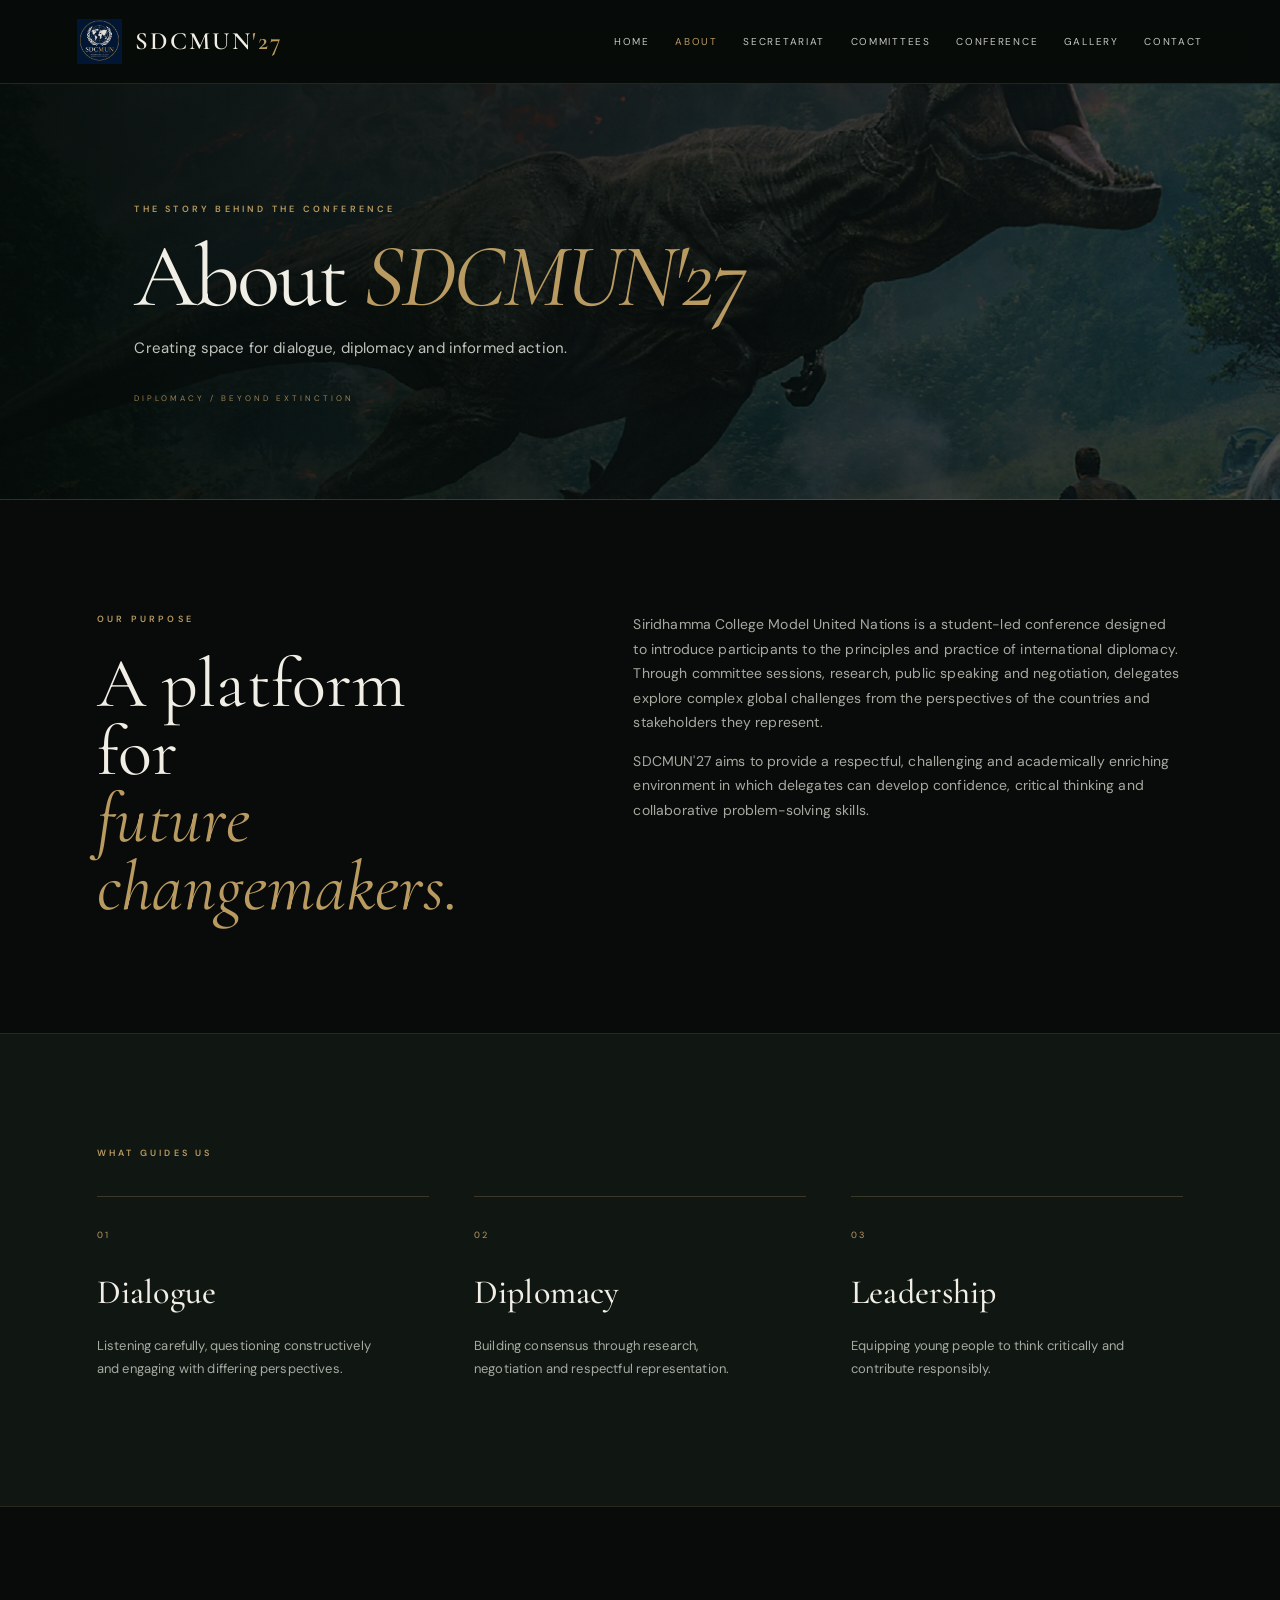
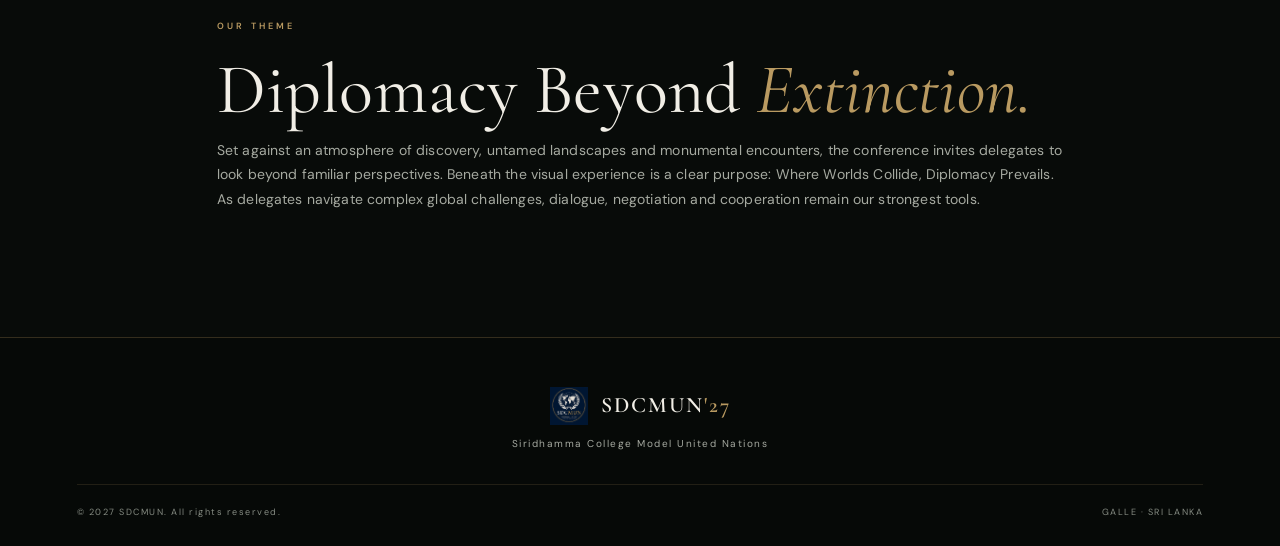
==== commit fc4ba54c: "Add files via upload" ====
--- a/about.html
+++ b/about.html
@@ -1,4 +1,4 @@
-<!doctype html><html lang="en"><head><meta charset="utf-8"><meta name="viewport" content="width=device-width,initial-scale=1"><title>About | SDCMUN'27</title><link href="https://fonts.googleapis.com/css2?family=Cormorant+Garamond:wght@400;500;600;700&family=DM+Sans:wght@400;500;600;700&display=swap" rel="stylesheet"><link rel="stylesheet" href="assets/style.css"></head><body>
+<!doctype html><html lang="en"><head><meta charset="utf-8"><meta name="viewport" content="width=device-width,initial-scale=1"><title>About | SDCMUN'27</title><link href="https://fonts.googleapis.com/css2?family=Cormorant+Garamond:wght@400;500;600;700&family=DM+Sans:wght@400;500;600;700&display=swap" rel="stylesheet"><link rel="stylesheet" href="assets/style.css"></head><body class="page-about">
 <header class="site-header"><a class="brand" href="index.html"><img src="assets/sdcmun-logo.png" alt="SDCMUN logo"><span>SDCMUN<span class="gold">'27</span></span></a><button class="menu-toggle" aria-label="Open navigation" aria-expanded="false">☰</button><nav class="nav"><a href="index.html">Home</a><a class="active" href="about.html">About</a><a href="secretariat.html">Secretariat</a><a href="committees.html">Committees</a><a href="conference.html">Conference</a><a href="gallery.html">Gallery</a><a href="contact.html">Contact</a></nav></header>
 <main><section class="page-hero"><p class="eyebrow">THE STORY BEHIND THE CONFERENCE</p><h1>About <em>SDCMUN'27</em></h1><p>Creating space for dialogue, diplomacy and informed action.</p></section>
 <section class="section-wrap split-section"><div><p class="eyebrow">OUR PURPOSE</p><h2>A platform for<br><em>future changemakers.</em></h2></div><div class="long-copy"><p>Siridhamma College Model United Nations is a student-led conference designed to introduce participants to the principles and practice of international diplomacy. Through committee sessions, research, public speaking and negotiation, delegates explore complex global challenges from the perspectives of the countries and stakeholders they represent.</p><p>SDCMUN'27 aims to provide a respectful, challenging and academically enriching environment in which delegates can develop confidence, critical thinking and collaborative problem-solving skills.</p></div></section>
--- a/assets/style.css
+++ b/assets/style.css
@@ -2,8 +2,45 @@
 :root{--bg:#080b09;--panel:#101713;--panel2:#17221b;--gold:#b99a61;--amber:#c9a66a;--ivory:#f1eee6;--muted:#a6aaa1;--line:rgba(201,166,106,.23);--serif:'Cormorant Garamond',Georgia,serif;--sans:'DM Sans',Arial,sans-serif}
 *{box-sizing:border-box}html{scroll-behavior:smooth;scroll-padding-top:90px}body{margin:0;background:var(--bg);color:var(--ivory);font-family:var(--sans);font-size:15px;line-height:1.75;letter-spacing:.01em}a{color:inherit;text-decoration:none}::selection{background:var(--gold);color:#10130f}
 .site-header{height:84px;padding:0 6%;display:flex;align-items:center;justify-content:space-between;background:rgba(7,11,9,.91);border-bottom:1px solid rgba(201,166,106,.17);position:sticky;top:0;z-index:50;backdrop-filter:blur(18px)}.brand,.footer-brand{display:flex;align-items:center;gap:13px;font-family:var(--serif);font-size:25px;letter-spacing:2px;font-weight:600}.brand img{width:45px;height:45px;object-fit:contain}.gold{color:var(--gold)}.nav{display:flex;gap:clamp(14px,2vw,29px);align-items:center}.nav a{font-size:10px;text-transform:uppercase;letter-spacing:1.7px;color:#c5c7bf;transition:color .25s}.nav a:hover,.nav a.active{color:var(--gold)}.menu-toggle{display:none;background:transparent;color:var(--ivory);border:1px solid var(--line);padding:8px 12px;font-size:19px}
-.hero{min-height:min(790px,calc(100vh - 84px));position:relative;display:flex;align-items:center;padding:105px 10.5%;overflow:hidden;background:linear-gradient(90deg,rgba(3,8,6,.96) 0%,rgba(3,8,6,.79) 38%,rgba(3,8,6,.18) 100%),linear-gradient(0deg,rgba(3,8,6,.52),transparent 42%),url('https://images.unsplash.com/photo-1511497584788-876760111969?auto=format&fit=crop&w=2400&q=90') center 48%/cover}.hero:before{content:'';position:absolute;inset:22px;border:1px solid rgba(201,166,106,.22);pointer-events:none}.hero:after{content:'01  /  GALLE, SRI LANKA';position:absolute;right:6.5%;bottom:42px;color:rgba(241,238,230,.7);font-size:9px;letter-spacing:3px;writing-mode:vertical-rl}.hero-content{position:relative;z-index:2;max-width:760px}.eyebrow{font-size:9px;letter-spacing:3.2px;text-transform:uppercase;color:var(--gold);font-weight:600;margin:0 0 22px}.hero h1,.page-hero h1{font-family:var(--serif);font-size:clamp(68px,9.1vw,126px);font-weight:400;line-height:.82;letter-spacing:-3px;margin:0 0 32px}.hero h1 em,.page-hero h1 em,h2 em{font-weight:400;color:var(--gold)}.hero-copy{max-width:500px;color:#d1d0c8;font-size:15px;line-height:1.9;letter-spacing:.05em}.hero-copy:before{content:none}.hero-actions{display:flex;align-items:center;gap:34px;margin-top:38px}.button{display:inline-flex;align-items:center;justify-content:center;padding:14px 24px;font-size:9px;text-transform:uppercase;letter-spacing:1.8px;font-weight:700;transition:all .25s}.button-gold{background:var(--gold);color:#11150f}.button-gold:hover{background:#d3b77e;transform:translateY(-3px)}.button-outline{border:1px solid var(--gold);color:var(--ivory)}.button-outline:hover{background:var(--gold);color:#111}.button-disabled{background:#303830;color:#a2a59b;cursor:default}.text-link,.arrow-link{font-size:10px;letter-spacing:1.5px;text-transform:uppercase;color:var(--ivory)}.text-link span,.arrow-link span{color:var(--gold);margin-left:8px}.hero-meta{display:flex;align-items:center;gap:15px;margin-top:78px;font-size:9px;letter-spacing:2.4px;color:#c2c3b8}.meta-line{width:48px;height:1px;background:var(--gold)}.hero-caption{position:absolute;left:10.5%;bottom:37px;z-index:2;font-size:8px;letter-spacing:3px;color:#d0c7b1}
-.section-wrap{max-width:1240px;margin:auto;padding:112px 6%}.intro{display:grid;grid-template-columns:1fr 1fr;gap:10%;align-items:center}.intro h2,.section-heading h2,.feature-copy h2,.message-strip h2,.closing-cta h2,.split-section h2,.note-box h2,.sg-message h2,.contact-layout h2{font-family:var(--serif);font-size:clamp(46px,5.5vw,72px);line-height:.96;font-weight:400;margin:0}.intro-text{color:var(--muted);max-width:470px;font-size:14px}.intro-text p{margin:0 0 26px}.feature-band{display:grid;grid-template-columns:1.1fr .9fr;min-height:550px;background:#111914}.feature-image{min-height:480px;background:linear-gradient(0deg,rgba(5,12,8,.08),rgba(5,12,8,.08)),url('https://images.unsplash.com/photo-1448375240586-882707db888b?auto=format&fit=crop&w=1600&q=90') center/cover}.feature-copy{padding:90px 12%;align-self:center}.feature-copy p:not(.eyebrow){color:var(--muted);max-width:440px;margin:26px 0 34px;font-size:14px}.section-heading{display:flex;justify-content:space-between;align-items:end;margin-bottom:45px}.card-grid{display:grid;grid-template-columns:repeat(4,1fr);gap:13px}.committee-card{position:relative;min-height:230px;padding:27px 25px;background:linear-gradient(145deg,#18221b,#0d1410);border:1px solid rgba(201,166,106,.17);transition:transform .3s,border-color .3s,background .3s;overflow:hidden}.committee-card:after{content:'';position:absolute;width:130px;height:130px;border:1px solid rgba(201,166,106,.1);border-radius:50%;right:-65px;bottom:-70px;transition:.4s}.committee-card:hover{transform:translateY(-6px);border-color:var(--gold);background:linear-gradient(145deg,#202d23,#101812)}.committee-card:hover:after{transform:scale(1.5)}.card-index{font-size:9px;color:var(--gold);letter-spacing:2px}.committee-card h3{font-family:var(--serif);font-size:36px;font-weight:500;margin:36px 0 2px;letter-spacing:.5px}.committee-card p{font-size:10px;line-height:1.6;color:var(--muted);max-width:170px}.card-arrow{position:absolute;right:23px;top:22px;color:var(--gold)}.message-strip{display:grid;grid-template-columns:100px 1fr;gap:30px;padding:90px 12%;background:#111914;border-top:1px solid var(--line);border-bottom:1px solid var(--line)}.message-mark{font-family:var(--serif);font-size:110px;color:var(--gold);line-height:.8}.message-strip h2{font-size:clamp(42px,5vw,62px)}.muted{color:var(--muted)}.message-strip .muted{max-width:520px;margin:22px 0}.closing-cta{text-align:center;padding:105px 20px;background:linear-gradient(rgba(6,12,8,.83),rgba(6,12,8,.92)),url('https://images.unsplash.com/photo-1511497584788-876760111969?auto=format&fit=crop&w=2000&q=85') center/cover}.closing-cta h2{font-size:clamp(48px,6vw,76px);margin:0 0 34px}.footer{padding:48px 6% 25px;background:#060907;border-top:1px solid var(--line);text-align:center}.footer-brand{justify-content:center;font-size:22px}.footer-brand img{width:38px;height:38px;object-fit:contain}.footer>p{font-size:10px;letter-spacing:1.5px;color:var(--muted)}.footer-bottom{display:flex;justify-content:space-between;border-top:1px solid rgba(201,166,106,.14);padding-top:20px;margin-top:32px;font-size:9px;letter-spacing:1.5px;color:#858b82}
-.page-hero{position:relative;overflow:hidden;padding:118px 10.5% 94px;background:linear-gradient(90deg,rgba(4,10,7,.96),rgba(4,10,7,.72)),url('https://images.unsplash.com/photo-1448375240586-882707db888b?auto=format&fit=crop&w=2000&q=90') center 46%/cover;border-bottom:1px solid var(--line)}.page-hero:after{content:'DIPLOMACY  /  BEYOND EXTINCTION';display:block;margin-top:30px;color:rgba(201,166,106,.75);font-size:8px;letter-spacing:3px}.page-hero h1{font-size:clamp(58px,7vw,94px);margin-bottom:22px}.page-hero>p:last-of-type{color:#c0c4bb;max-width:560px}.page-hero.compact{padding-top:85px;padding-bottom:68px}.split-section{display:grid;grid-template-columns:.85fr 1.15fr;gap:12%;align-items:start}.long-copy{color:var(--muted);font-size:14px}.long-copy p:first-child{margin-top:0}.values-section{background:#101713;border-top:1px solid rgba(201,166,106,.12);border-bottom:1px solid rgba(201,166,106,.12)}.value-grid{display:grid;grid-template-columns:repeat(3,1fr);gap:45px;margin-top:35px}.value-grid article{border-top:1px solid var(--line);padding-top:23px}.value-grid article span{font-size:9px;color:var(--gold);letter-spacing:2px}.value-grid h3{font-family:var(--serif);font-size:34px;font-weight:500;margin:16px 0 4px}.value-grid p{font-size:13px;color:var(--muted);max-width:290px}.note-box{max-width:1000px}.note-box>p:last-child{color:var(--muted);max-width:850px;font-size:14px}.committee-list{border-top:1px solid var(--line)}.committee-row{display:grid;grid-template-columns:65px 1fr 30px;align-items:center;padding:28px 12px;border-bottom:1px solid var(--line);transition:.2s}.committee-row:hover{background:#101a14;padding-left:22px}.committee-row h2{font-family:var(--serif);font-size:32px;font-weight:500;margin:0}.committee-row p{font-size:10px;color:var(--muted);letter-spacing:1.5px;text-transform:uppercase;margin:0}.committee-row b{color:var(--gold);font-weight:400}.profile-layout{display:grid;grid-template-columns:1.1fr .9fr;gap:10%}.profile-layout h2{font-family:var(--serif);font-size:55px;font-weight:400;line-height:1;margin:0 0 25px}.topic-panel{margin-top:55px;padding:28px;background:var(--panel);border-left:2px solid var(--gold)}.topic-panel p:last-child,.study-guide p{color:var(--muted);font-size:13px}.dais-panel{background:#101a14;padding:30px;border:1px solid var(--line)}.person-placeholder{padding:25px 0;border-bottom:1px solid var(--line);display:flex;flex-direction:column}.person-placeholder span,.contact-details span{font-size:9px;letter-spacing:2px;color:var(--gold)}.person-placeholder strong{font-family:var(--serif);font-size:27px;font-weight:500}.person-placeholder small{color:var(--muted)}.study-guide{padding-top:28px}.sg-message{align-items:start}.signature{font-family:var(--serif);font-size:26px;color:var(--ivory);margin-top:35px!important}.signature span{display:block;font-family:var(--sans);font-size:10px;color:var(--gold);letter-spacing:1.5px;text-transform:uppercase}.team-grid{display:grid;grid-template-columns:repeat(3,1fr);gap:18px;margin-top:40px}.team-card{background:#0b120e;border:1px solid var(--line);padding:15px}.portrait-placeholder{height:180px;background:linear-gradient(135deg,#26392b,#101a14);display:grid;place-items:center;color:var(--gold);font-family:var(--serif);font-size:50px}.team-card h3{font-family:var(--serif);font-size:24px;font-weight:500;margin:15px 0 0}.team-card p{font-size:11px;color:var(--muted)}.info-grid{display:grid;grid-template-columns:repeat(3,1fr);gap:15px}.info-card{padding:30px;min-height:220px;background:#101a14;border:1px solid var(--line)}.info-card span{color:var(--gold);font-size:9px;letter-spacing:2px}.info-card h2{font-family:var(--serif);font-size:32px;font-weight:500;margin:30px 0 8px}.info-card p{color:var(--muted);font-size:13px}.gallery-grid{display:grid;grid-template-columns:1.2fr 1fr 1fr;grid-auto-rows:210px;gap:14px}.gallery-placeholder{background:linear-gradient(135deg,#1b3022,#0b130e);border:1px solid var(--line);padding:20px;display:flex;flex-direction:column;justify-content:space-between;color:var(--gold)}.gallery-placeholder span{font-size:10px;letter-spacing:2px}.gallery-placeholder p{color:var(--ivory);font-family:var(--serif);font-size:24px;margin:0}.gallery-placeholder.tall{grid-row:span 2}.gallery-placeholder.wide{grid-column:span 2}.contact-details{border-top:1px solid var(--line)}.contact-details div{padding:25px 0;border-bottom:1px solid var(--line);display:flex;justify-content:space-between;gap:20px}.contact-details strong{text-align:right;font-weight:500}
+.hero{min-height:min(790px,calc(100vh - 84px));position:relative;display:flex;align-items:center;padding:105px 10.5%;overflow:hidden;background:linear-gradient(90deg,rgba(3,8,6,.96) 0%,rgba(3,8,6,.79) 38%,rgba(3,8,6,.18) 100%),linear-gradient(0deg,rgba(3,8,6,.52),transparent 42%),url('film-stills/jurassic-world-hero.webp') center 48%/cover}.hero:before{content:'';position:absolute;inset:22px;border:1px solid rgba(201,166,106,.22);pointer-events:none}.hero:after{content:'01  /  GALLE, SRI LANKA';position:absolute;right:6.5%;bottom:42px;color:rgba(241,238,230,.7);font-size:9px;letter-spacing:3px;writing-mode:vertical-rl}.hero-content{position:relative;z-index:2;max-width:760px}.eyebrow{font-size:9px;letter-spacing:3.2px;text-transform:uppercase;color:var(--gold);font-weight:600;margin:0 0 22px}.hero h1,.page-hero h1{font-family:var(--serif);font-size:clamp(68px,9.1vw,126px);font-weight:400;line-height:.82;letter-spacing:-3px;margin:0 0 32px}.hero h1 em,.page-hero h1 em,h2 em{font-weight:400;color:var(--gold)}.hero-copy{max-width:500px;color:#d1d0c8;font-size:15px;line-height:1.9;letter-spacing:.05em}.hero-copy:before{content:none}.hero-actions{display:flex;align-items:center;gap:34px;margin-top:38px}.button{display:inline-flex;align-items:center;justify-content:center;padding:14px 24px;font-size:9px;text-transform:uppercase;letter-spacing:1.8px;font-weight:700;transition:all .25s}.button-gold{background:var(--gold);color:#11150f}.button-gold:hover{background:#d3b77e;transform:translateY(-3px)}.button-outline{border:1px solid var(--gold);color:var(--ivory)}.button-outline:hover{background:var(--gold);color:#111}.button-disabled{background:#303830;color:#a2a59b;cursor:default}.text-link,.arrow-link{font-size:10px;letter-spacing:1.5px;text-transform:uppercase;color:var(--ivory)}.text-link span,.arrow-link span{color:var(--gold);margin-left:8px}.hero-meta{display:flex;align-items:center;gap:15px;margin-top:78px;font-size:9px;letter-spacing:2.4px;color:#c2c3b8}.meta-line{width:48px;height:1px;background:var(--gold)}.hero-caption{position:absolute;left:10.5%;bottom:37px;z-index:2;font-size:8px;letter-spacing:3px;color:#d0c7b1}
+.section-wrap{max-width:1240px;margin:auto;padding:112px 6%}.intro{display:grid;grid-template-columns:1fr 1fr;gap:10%;align-items:center}.intro h2,.section-heading h2,.feature-copy h2,.message-strip h2,.closing-cta h2,.split-section h2,.note-box h2,.sg-message h2,.contact-layout h2{font-family:var(--serif);font-size:clamp(46px,5.5vw,72px);line-height:.96;font-weight:400;margin:0}.intro-text{color:var(--muted);max-width:470px;font-size:14px}.intro-text p{margin:0 0 26px}.feature-band{display:grid;grid-template-columns:1.1fr .9fr;min-height:550px;background:#111914}.feature-image{min-height:480px;background:linear-gradient(0deg,rgba(5,12,8,.08),rgba(5,12,8,.08)),url('film-stills/brachiosaurus-4k.jpg') center/cover}.feature-copy{padding:90px 12%;align-self:center}.feature-copy p:not(.eyebrow){color:var(--muted);max-width:440px;margin:26px 0 34px;font-size:14px}.section-heading{display:flex;justify-content:space-between;align-items:end;margin-bottom:45px}.card-grid{display:grid;grid-template-columns:repeat(4,1fr);gap:13px}.committee-card{position:relative;min-height:230px;padding:27px 25px;background:linear-gradient(145deg,#18221b,#0d1410);border:1px solid rgba(201,166,106,.17);transition:transform .3s,border-color .3s,background .3s;overflow:hidden}.committee-card:after{content:'';position:absolute;width:130px;height:130px;border:1px solid rgba(201,166,106,.1);border-radius:50%;right:-65px;bottom:-70px;transition:.4s}.committee-card:hover{transform:translateY(-6px);border-color:var(--gold);background:linear-gradient(145deg,#202d23,#101812)}.committee-card:hover:after{transform:scale(1.5)}.card-index{font-size:9px;color:var(--gold);letter-spacing:2px}.committee-card h3{font-family:var(--serif);font-size:36px;font-weight:500;margin:36px 0 2px;letter-spacing:.5px}.committee-card p{font-size:10px;line-height:1.6;color:var(--muted);max-width:170px}.card-arrow{position:absolute;right:23px;top:22px;color:var(--gold)}.message-strip{display:grid;grid-template-columns:100px 1fr;gap:30px;padding:90px 12%;background:#111914;border-top:1px solid var(--line);border-bottom:1px solid var(--line)}.message-mark{font-family:var(--serif);font-size:110px;color:var(--gold);line-height:.8}.message-strip h2{font-size:clamp(42px,5vw,62px)}.muted{color:var(--muted)}.message-strip .muted{max-width:520px;margin:22px 0}.closing-cta{text-align:center;padding:105px 20px;background:linear-gradient(rgba(6,12,8,.83),rgba(6,12,8,.92)),url('https://conteudo.imguol.com.br/c/entretenimento/80/2018/06/19/jurassic-world-reino-ameacado-1529418867965_v2_1920x1080.jpg') center/cover}.closing-cta h2{font-size:clamp(48px,6vw,76px);margin:0 0 34px}.footer{padding:48px 6% 25px;background:#060907;border-top:1px solid var(--line);text-align:center}.footer-brand{justify-content:center;font-size:22px}.footer-brand img{width:38px;height:38px;object-fit:contain}.footer>p{font-size:10px;letter-spacing:1.5px;color:var(--muted)}.footer-bottom{display:flex;justify-content:space-between;border-top:1px solid rgba(201,166,106,.14);padding-top:20px;margin-top:32px;font-size:9px;letter-spacing:1.5px;color:#858b82}
+.page-hero{position:relative;overflow:hidden;padding:118px 10.5% 94px;background:linear-gradient(90deg,rgba(4,10,7,.96),rgba(4,10,7,.72)),url('https://s.wsj.net/public/resources/images/B3-AW320_FILMJU_HD_20180620111550.jpg') center 46%/cover;border-bottom:1px solid var(--line)}.page-hero:after{content:'DIPLOMACY  /  BEYOND EXTINCTION';display:block;margin-top:30px;color:rgba(201,166,106,.75);font-size:8px;letter-spacing:3px}.page-hero h1{font-size:clamp(58px,7vw,94px);margin-bottom:22px}.page-hero>p:last-of-type{color:#c0c4bb;max-width:560px}.page-hero.compact{padding-top:85px;padding-bottom:68px}.split-section{display:grid;grid-template-columns:.85fr 1.15fr;gap:12%;align-items:start}.long-copy{color:var(--muted);font-size:14px}.long-copy p:first-child{margin-top:0}.values-section{background:#101713;border-top:1px solid rgba(201,166,106,.12);border-bottom:1px solid rgba(201,166,106,.12)}.value-grid{display:grid;grid-template-columns:repeat(3,1fr);gap:45px;margin-top:35px}.value-grid article{border-top:1px solid var(--line);padding-top:23px}.value-grid article span{font-size:9px;color:var(--gold);letter-spacing:2px}.value-grid h3{font-family:var(--serif);font-size:34px;font-weight:500;margin:16px 0 4px}.value-grid p{font-size:13px;color:var(--muted);max-width:290px}.note-box{max-width:1000px}.note-box>p:last-child{color:var(--muted);max-width:850px;font-size:14px}.committee-list{border-top:1px solid var(--line)}.committee-row{display:grid;grid-template-columns:65px 1fr 30px;align-items:center;padding:28px 12px;border-bottom:1px solid var(--line);transition:.2s}.committee-row:hover{background:#101a14;padding-left:22px}.committee-row h2{font-family:var(--serif);font-size:32px;font-weight:500;margin:0}.committee-row p{font-size:10px;color:var(--muted);letter-spacing:1.5px;text-transform:uppercase;margin:0}.committee-row b{color:var(--gold);font-weight:400}.profile-layout{display:grid;grid-template-columns:1.1fr .9fr;gap:10%}.profile-layout h2{font-family:var(--serif);font-size:55px;font-weight:400;line-height:1;margin:0 0 25px}.topic-panel{margin-top:55px;padding:28px;background:var(--panel);border-left:2px solid var(--gold)}.topic-panel p:last-child,.study-guide p{color:var(--muted);font-size:13px}.dais-panel{background:#101a14;padding:30px;border:1px solid var(--line)}.person-placeholder{padding:25px 0;border-bottom:1px solid var(--line);display:flex;flex-direction:column}.person-placeholder span,.contact-details span{font-size:9px;letter-spacing:2px;color:var(--gold)}.person-placeholder strong{font-family:var(--serif);font-size:27px;font-weight:500}.person-placeholder small{color:var(--muted)}.study-guide{padding-top:28px}.sg-message{align-items:start}.signature{font-family:var(--serif);font-size:26px;color:var(--ivory);margin-top:35px!important}.signature span{display:block;font-family:var(--sans);font-size:10px;color:var(--gold);letter-spacing:1.5px;text-transform:uppercase}.team-grid{display:grid;grid-template-columns:repeat(3,1fr);gap:18px;margin-top:40px}.team-card{background:#0b120e;border:1px solid var(--line);padding:15px}.portrait-placeholder{height:180px;background:linear-gradient(135deg,#26392b,#101a14);display:grid;place-items:center;color:var(--gold);font-family:var(--serif);font-size:50px}.team-card h3{font-family:var(--serif);font-size:24px;font-weight:500;margin:15px 0 0}.team-card p{font-size:11px;color:var(--muted)}.info-grid{display:grid;grid-template-columns:repeat(3,1fr);gap:15px}.info-card{padding:30px;min-height:220px;background:#101a14;border:1px solid var(--line)}.info-card span{color:var(--gold);font-size:9px;letter-spacing:2px}.info-card h2{font-family:var(--serif);font-size:32px;font-weight:500;margin:30px 0 8px}.info-card p{color:var(--muted);font-size:13px}.gallery-grid{display:grid;grid-template-columns:1.2fr 1fr 1fr;grid-auto-rows:210px;gap:14px}.gallery-placeholder{background:linear-gradient(135deg,#1b3022,#0b130e);border:1px solid var(--line);padding:20px;display:flex;flex-direction:column;justify-content:space-between;color:var(--gold)}.gallery-placeholder span{font-size:10px;letter-spacing:2px}.gallery-placeholder p{color:var(--ivory);font-family:var(--serif);font-size:24px;margin:0}.gallery-placeholder.tall{grid-row:span 2}.gallery-placeholder.wide{grid-column:span 2}
+\.film-gallery .gallery-placeholder{display:flex;text-decoration:none;position:relative;min-height:230px;background-size:cover!important;background-position:center!important;transition:transform .35s,filter .35s;filter:saturate(.86)}
+.film-gallery .gallery-placeholder:hover{transform:translateY(-5px);filter:saturate(1.05)}
+
+.film-gallery .gallery-placeholder:nth-child(1){background-image:linear-gradient(0deg,rgba(4,9,6,.82),rgba(4,9,6,.08)),url('film-stills/brachiosaurus-rodeo.png')}
+.film-gallery .gallery-placeholder:nth-child(2){background-image:linear-gradient(0deg,rgba(4,9,6,.82),rgba(4,9,6,.08)),url('film-stills/mosasaur-show.png')}
+.film-gallery .gallery-placeholder:nth-child(3){background-image:linear-gradient(0deg,rgba(4,9,6,.82),rgba(4,9,6,.08)),url('film-stills/tyrannosaur-enclosure.png')}
+.film-gallery .gallery-placeholder:nth-child(4){background-image:linear-gradient(0deg,rgba(4,9,6,.82),rgba(4,9,6,.08)),url('film-stills/isla-nublar-promenade.png')}
+.film-gallery .gallery-placeholder:nth-child(5){background-image:linear-gradient(0deg,rgba(4,9,6,.82),rgba(4,9,6,.08)),url('film-stills/mosasaur-arena.jpg')}
+.film-gallery .gallery-placeholder:nth-child(6){background-image:linear-gradient(0deg,rgba(4,9,6,.82),rgba(4,9,6,.08)),url('film-stills/brachiosaurus-herd.jpg')}
+.film-gallery .gallery-placeholder:nth-child(7){background-image:linear-gradient(0deg,rgba(4,9,6,.82),rgba(4,9,6,.08)),url('film-stills/isla-nublar-plaza.jpg')}
+.film-gallery .gallery-placeholder:nth-child(8){background-image:linear-gradient(0deg,rgba(4,9,6,.82),rgba(4,9,6,.08)),url('film-stills/tyrannosaur-jungle.jpg')}
+.contact-details{border-top:1px solid var(--line)}.contact-details div{padding:25px 0;border-bottom:1px solid var(--line);display:flex;justify-content:space-between;gap:20px}.contact-details strong{text-align:right;font-weight:500}
 @media(max-width:900px){.nav{gap:13px}.nav a{font-size:9px}.card-grid{grid-template-columns:repeat(2,1fr)}.section-wrap{padding:80px 6%}.hero{min-height:650px;padding:80px 8%}.profile-layout{gap:5%}}
-@media(max-width:680px){.site-header{height:70px;padding:0 5%}.brand{font-size:21px}.brand img{width:39px;height:39px}.menu-toggle{display:block}.nav{display:none;position:absolute;top:70px;left:0;right:0;background:rgba(7,11,9,.98);padding:22px 7%;border-bottom:1px solid var(--line);flex-direction:column;align-items:flex-start;gap:18px}.nav.open{display:flex}.nav a{font-size:11px}.hero{min-height:650px;padding:75px 8%;background-position:58% center}.hero:before{inset:12px}.hero:after{display:none}.hero h1{font-size:clamp(58px,16vw,78px);letter-spacing:-1.5px}.hero-actions{align-items:flex-start;flex-direction:column;gap:19px}.hero-meta{margin-top:55px}.hero-caption{display:none}.intro,.feature-band,.split-section,.sg-message,.contact-layout,.profile-layout{grid-template-columns:1fr;gap:35px}.feature-image{min-height:280px}.feature-copy{padding:58px 8%}.section-heading{align-items:flex-start;flex-direction:column;gap:20px}.card-grid{grid-template-columns:1fr 1fr}.committee-card{min-height:190px;padding:18px}.committee-card h3{font-size:29px;margin-top:30px}.message-strip{padding:60px 8%;grid-template-columns:45px 1fr;gap:10px}.message-mark{font-size:75px}.message-strip h2{font-size:39px}.closing-cta h2{font-size:55px}.page-hero{padding:85px 8% 65px}.page-hero h1{font-size:58px}.value-grid,.team-grid,.info-grid{grid-template-columns:1fr}.committee-row{grid-template-columns:38px 1fr 20px;padding:22px 5px}.committee-row h2{font-size:23px}.gallery-grid{grid-template-columns:1fr 1fr;grid-auto-rows:150px}.gallery-placeholder.tall{grid-row:span 1}.gallery-placeholder.wide{grid-column:span 2}.contact-details div{flex-direction:column}.contact-details strong{text-align:left}.footer-bottom{flex-direction:column;gap:8px}.section-wrap{padding:72px 7%}}
+@media(max-width:680px){.site-header{height:70px;padding:0 5%}.brand{font-size:21px}.brand img{width:39px;height:39px}.menu-toggle{display:block}.nav{display:none;position:absolute;top:70px;left:0;right:0;background:rgba(7,11,9,.98);padding:22px 7%;border-bottom:1px solid var(--line);flex-direction:column;align-items:flex-start;gap:18px}.nav.open{display:flex}.nav a{font-size:11px}.hero{min-height:650px;padding:75px 8%;background-position:58% center}.hero:before{inset:12px}.hero:after{display:none}.hero h1{font-size:clamp(58px,16vw,78px);letter-spacing:-1.5px}.hero-actions{align-items:flex-start;flex-direction:column;gap:19px}.hero-meta{margin-top:55px}.hero-caption{display:none}.intro,.feature-band,.split-section,.sg-message,.contact-layout,.profile-layout{grid-template-columns:1fr;gap:35px}.feature-image{min-height:280px}.feature-copy{padding:58px 8%}.section-heading{align-items:flex-start;flex-direction:column;gap:20px}.card-grid{grid-template-columns:1fr 1fr}.committee-card{min-height:190px;padding:18px}.committee-card h3{font-size:29px;margin-top:30px}.message-strip{padding:60px 8%;grid-template-columns:45px 1fr;gap:10px}.message-mark{font-size:75px}.message-strip h2{font-size:39px}.closing-cta h2{font-size:55px}.page-hero{padding:85px 8% 65px}.page-hero h1{font-size:58px}.value-grid,.team-grid,.info-grid{grid-template-columns:1fr}.committee-row{grid-template-columns:38px 1fr 20px;padding:22px 5px}.committee-row h2{font-size:23px}.gallery-grid{grid-template-columns:1fr 1fr;grid-auto-rows:150px}.gallery-placeholder.tall{grid-row:span 1}.gallery-placeholder.wide{grid-column:span 2}
+\.film-gallery .gallery-placeholder{display:flex;text-decoration:none;position:relative;min-height:230px;background-size:cover!important;background-position:center!important;transition:transform .35s,filter .35s;filter:saturate(.86)}
+.film-gallery .gallery-placeholder:hover{transform:translateY(-5px);filter:saturate(1.05)}
+.film-gallery .gallery-placeholder:nth-child(1){background-image:linear-gradient(0deg,rgba(4,9,6,.82),rgba(4,9,6,.08)),url('film-stills/brachiosaurus-rodeo.png')}
+.film-gallery .gallery-placeholder:nth-child(2){background-image:linear-gradient(0deg,rgba(4,9,6,.82),rgba(4,9,6,.08)),url('film-stills/mosasaur-show.png')}
+.film-gallery .gallery-placeholder:nth-child(3){background-image:linear-gradient(0deg,rgba(4,9,6,.82),rgba(4,9,6,.08)),url('film-stills/tyrannosaur-enclosure.png')}
+.film-gallery .gallery-placeholder:nth-child(4){background-image:linear-gradient(0deg,rgba(4,9,6,.82),rgba(4,9,6,.08)),url('film-stills/isla-nublar-promenade.png')}
+.film-gallery .gallery-placeholder:nth-child(5){background-image:linear-gradient(0deg,rgba(4,9,6,.82),rgba(4,9,6,.08)),url('film-stills/mosasaur-arena.jpg')}
+.film-gallery .gallery-placeholder:nth-child(6){background-image:linear-gradient(0deg,rgba(4,9,6,.82),rgba(4,9,6,.08)),url('film-stills/brachiosaurus-herd.jpg')}
+.film-gallery .gallery-placeholder:nth-child(7){background-image:linear-gradient(0deg,rgba(4,9,6,.82),rgba(4,9,6,.08)),url('film-stills/isla-nublar-plaza.jpg')}
+.contact-details div{flex-direction:column}.contact-details strong{text-align:left}.footer-bottom{flex-direction:column;gap:8px}.section-wrap{padding:72px 7%}}
+
+/* Distinct cinematic stills for each page header */
+body.page-about .page-hero{background-image:linear-gradient(90deg,rgba(4,10,7,.94),rgba(4,10,7,.56)),url('film-stills/eruption-tyrannosaur.png')}
+body.page-secretariat .page-hero{background-image:linear-gradient(90deg,rgba(4,10,7,.94),rgba(4,10,7,.56)),url('film-stills/isla-nublar-promenade.png')}
+body.page-committees .page-hero{background-image:linear-gradient(90deg,rgba(4,10,7,.94),rgba(4,10,7,.56)),url('film-stills/isla-nublar-plaza.jpg')}
+body.page-conference .page-hero{background-image:linear-gradient(90deg,rgba(4,10,7,.94),rgba(4,10,7,.56)),url('film-stills/tyrannosaur-enclosure.png')}
+body.page-gallery .page-hero{background-image:linear-gradient(90deg,rgba(4,10,7,.94),rgba(4,10,7,.56)),url('film-stills/brachiosaurus-herd.jpg')}
+body.page-contact .page-hero{background-image:linear-gradient(90deg,rgba(4,10,7,.94),rgba(4,10,7,.56)),url('film-stills/mosasaur-arena.jpg')}
+body.page-committee .page-hero{background-image:linear-gradient(90deg,rgba(4,10,7,.94),rgba(4,10,7,.56)),url('film-stills/brachiosaurus-rodeo.png')}
+
+.film-gallery .gallery-placeholder:nth-child(1){background-image:linear-gradient(0deg,rgba(4,9,6,.82),rgba(4,9,6,.08)),url('film-stills/mosasaur-show.png')}
+.film-gallery .gallery-placeholder:nth-child(2){background-image:linear-gradient(0deg,rgba(4,9,6,.82),rgba(4,9,6,.08)),url('film-stills/pterosaurs-and-herd.jpg')}
+.film-gallery .gallery-placeholder:nth-child(3){background-image:linear-gradient(0deg,rgba(4,9,6,.82),rgba(4,9,6,.08)),url('film-stills/park-skyline-tyrannosaur.webp')}
+.film-gallery .gallery-placeholder:nth-child(4){background-image:linear-gradient(0deg,rgba(4,9,6,.82),rgba(4,9,6,.08)),url('film-stills/tyrannosaur-jungle.jpg')}
+.film-gallery .gallery-placeholder:nth-child(5){background-image:linear-gradient(0deg,rgba(4,9,6,.82),rgba(4,9,6,.08)),url('film-stills/mosasaur-arena.jpg')}
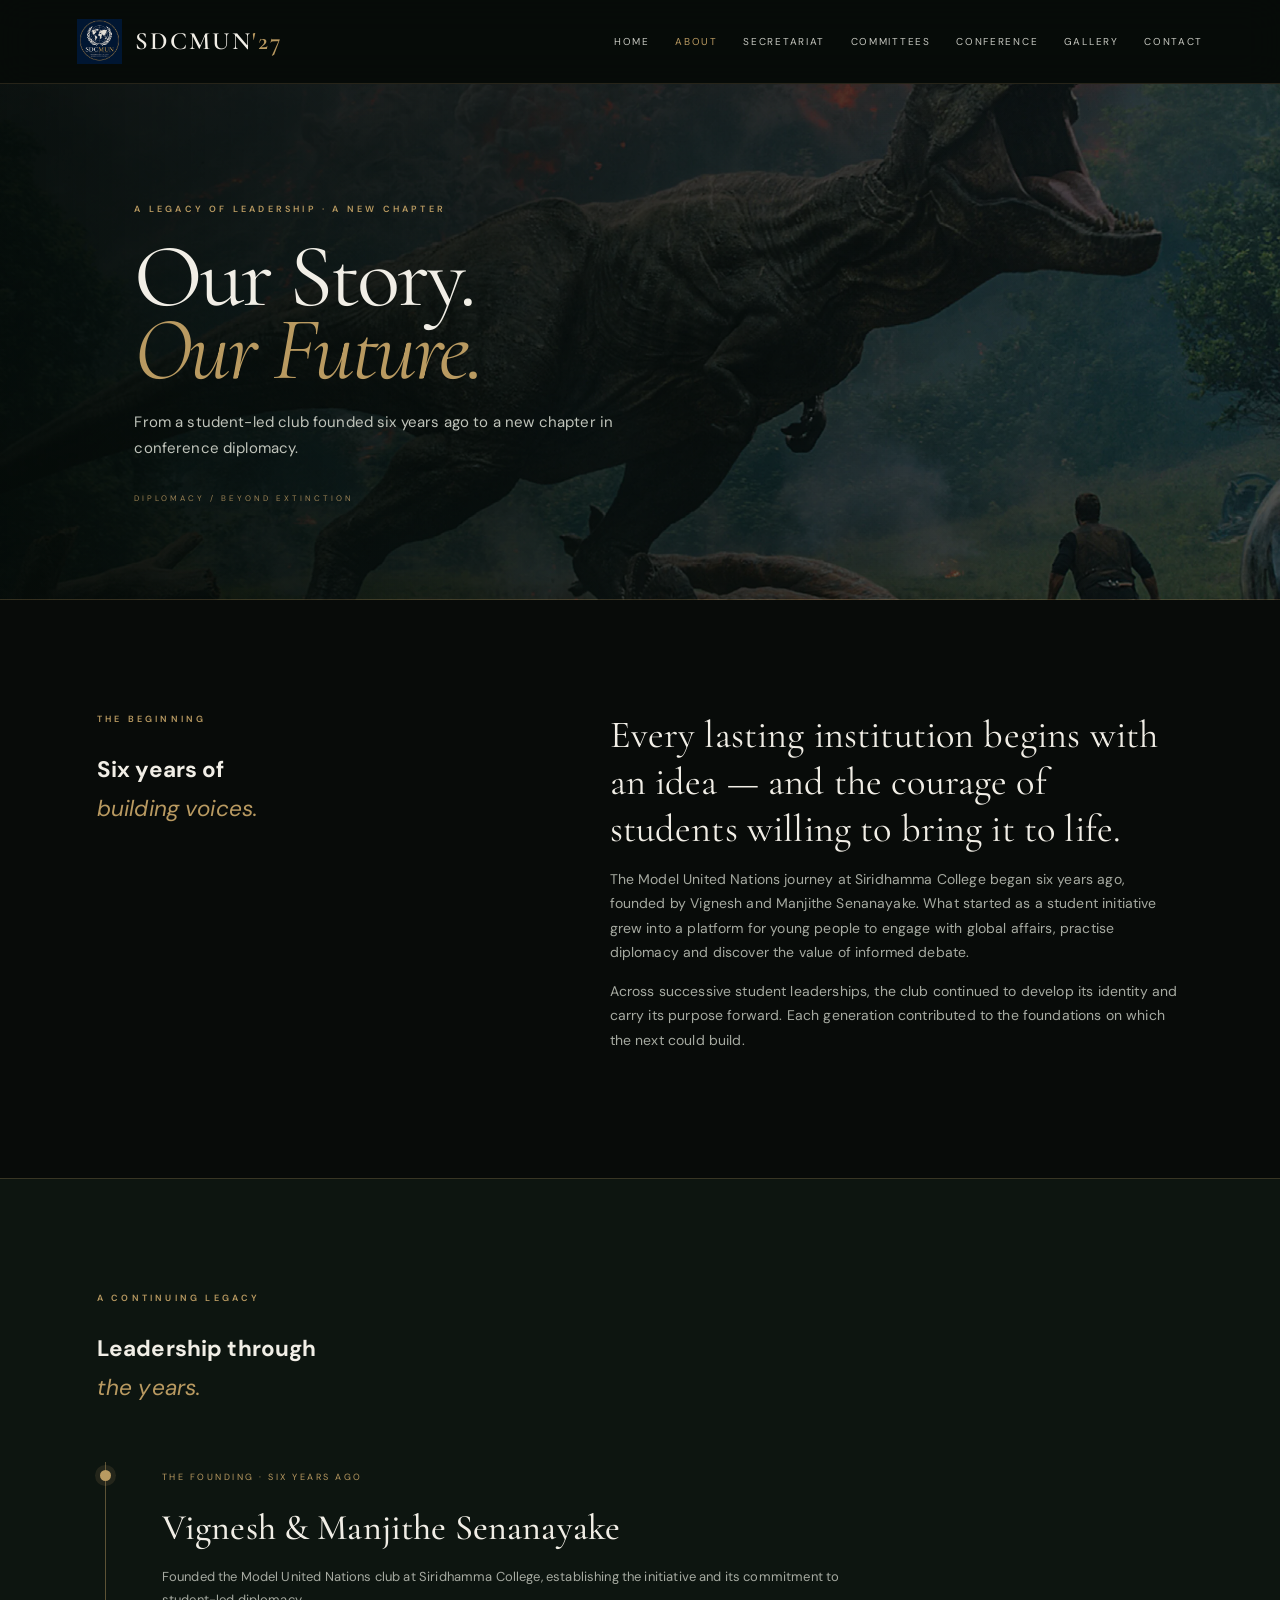
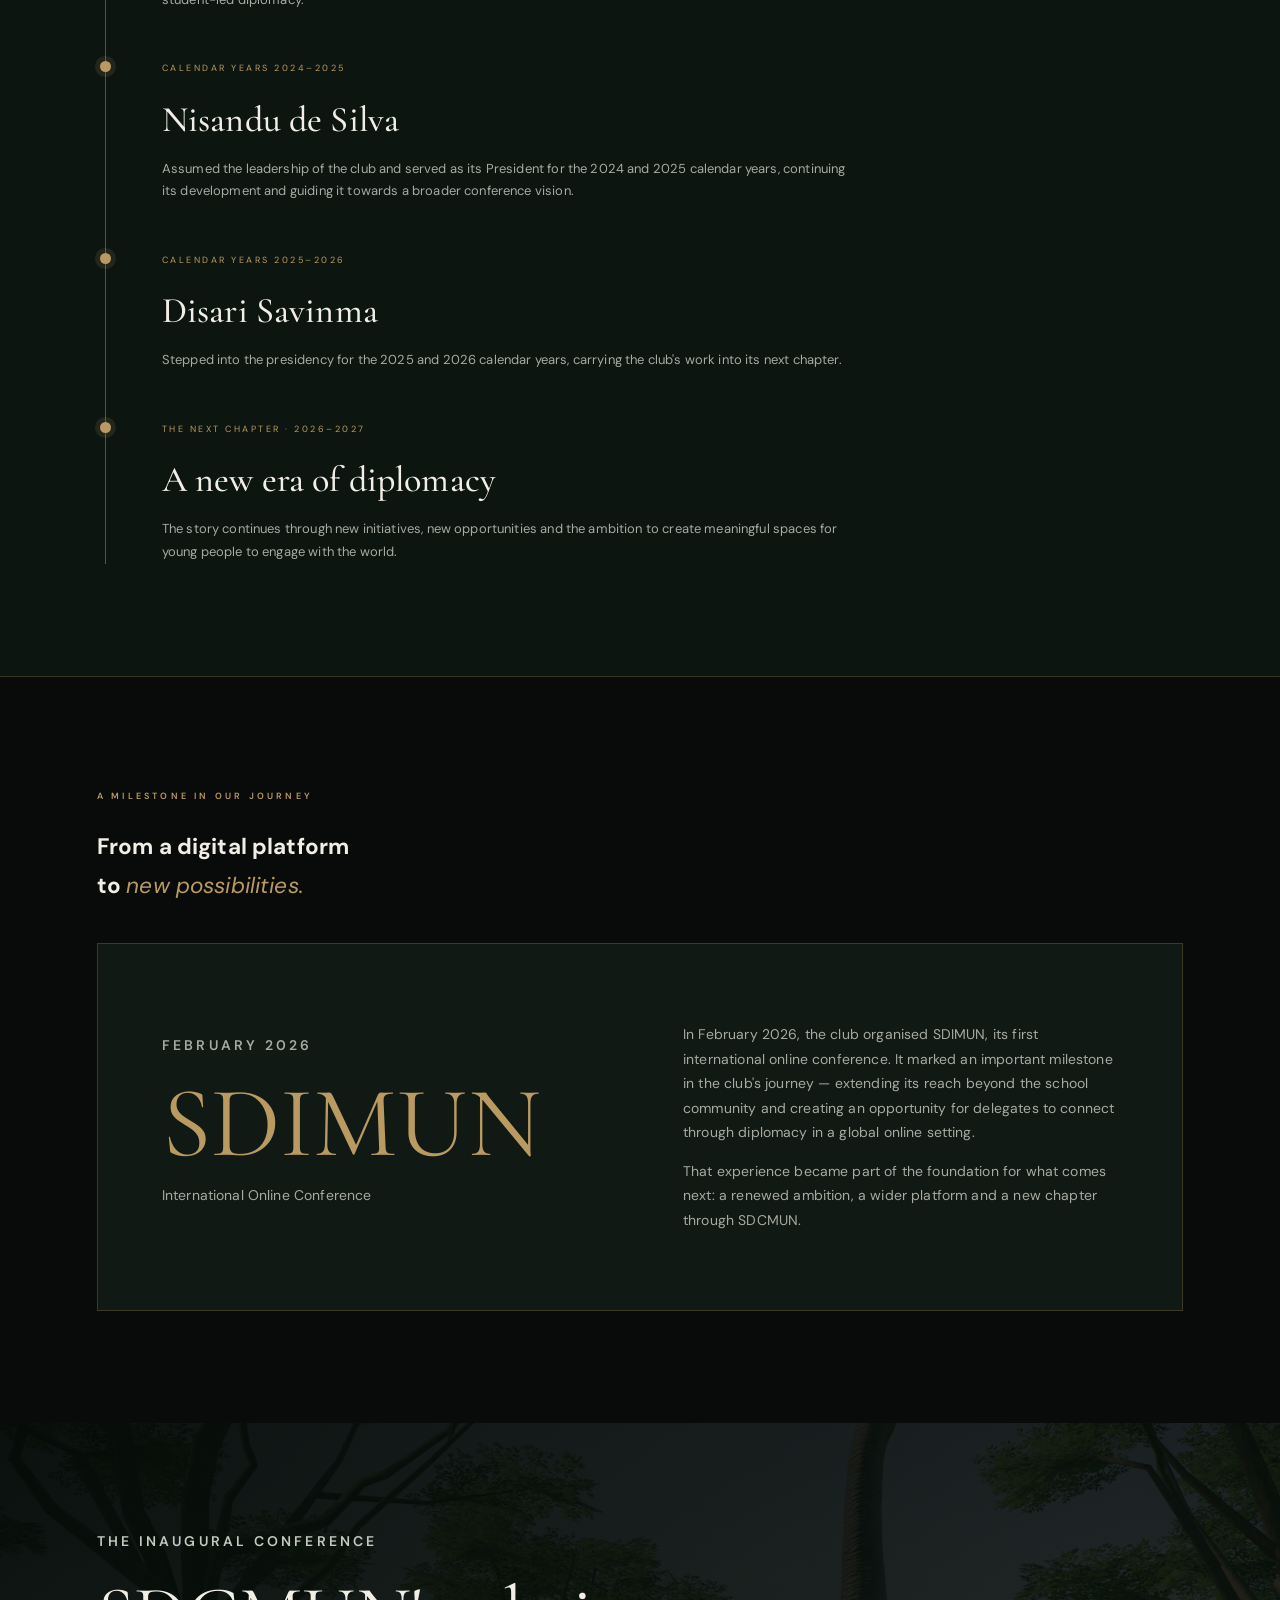
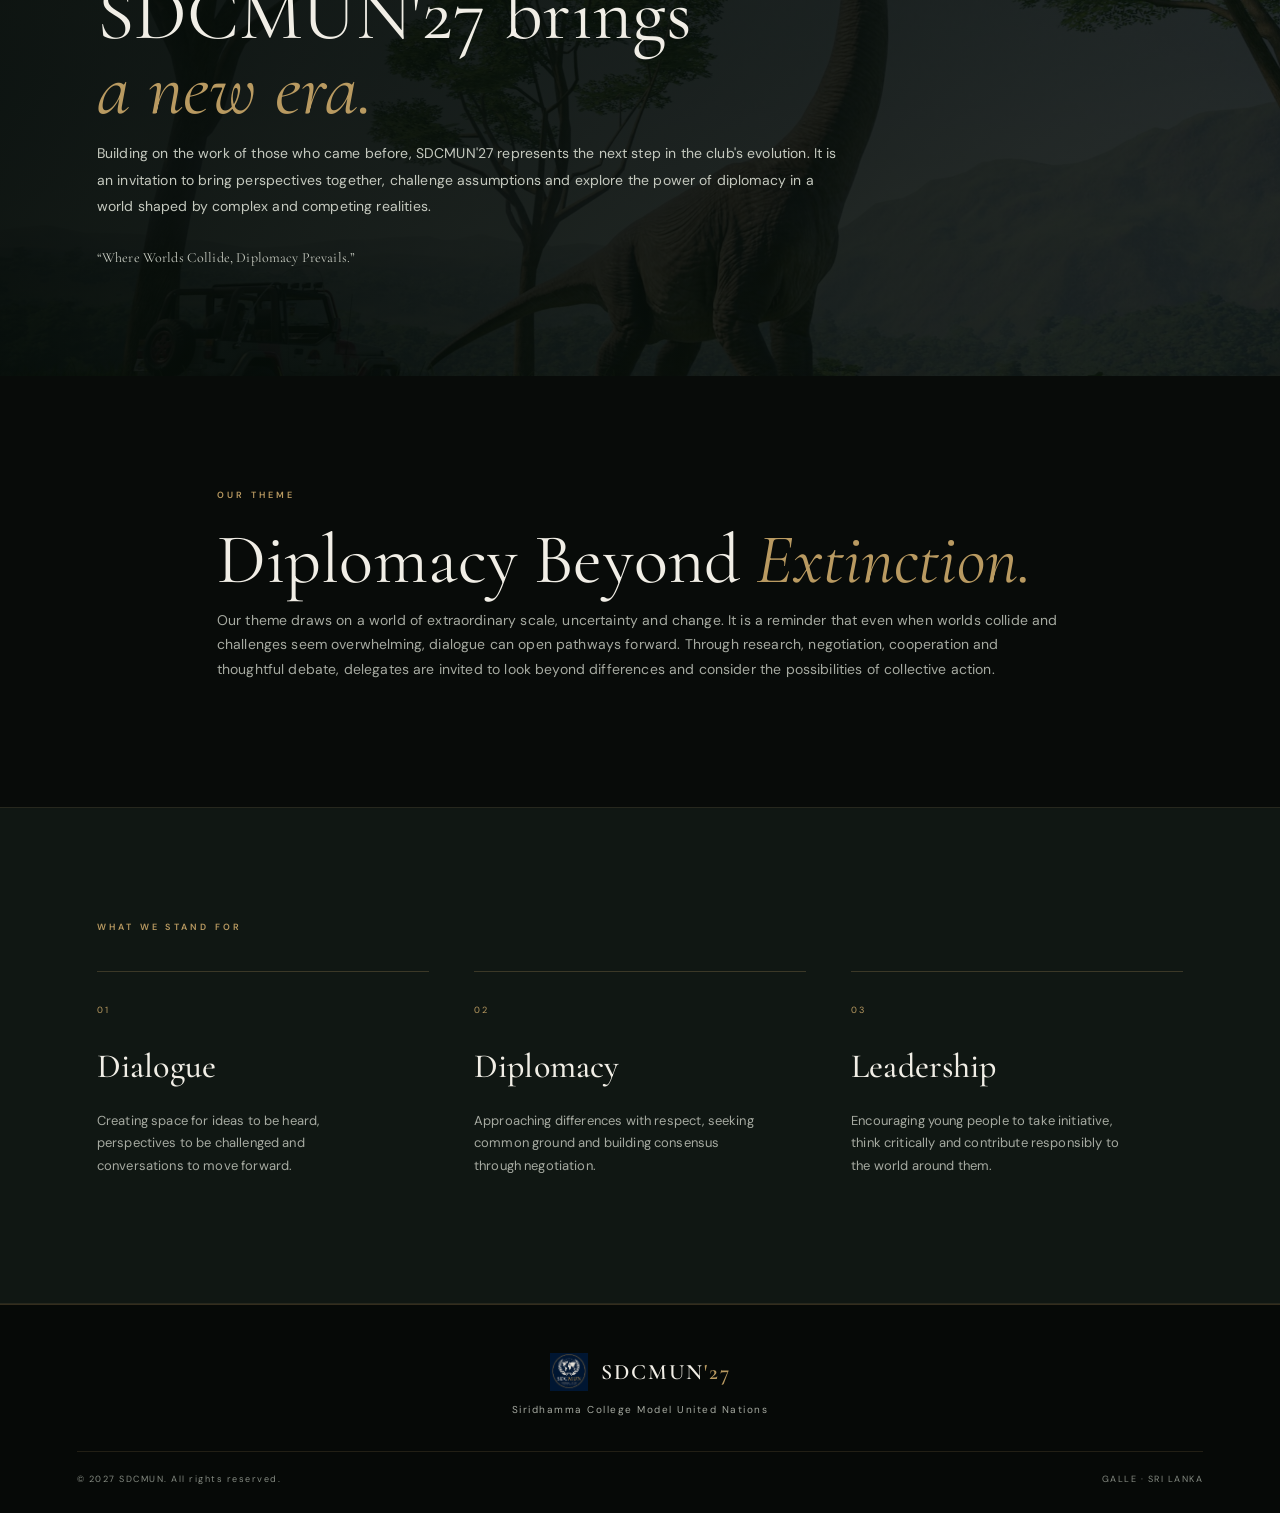
==== commit 88773d2a: "Add files via upload" ====
--- a/about.html
+++ b/about.html
@@ -1,6 +1,101 @@
-<!doctype html><html lang="en"><head><meta charset="utf-8"><meta name="viewport" content="width=device-width,initial-scale=1"><title>About | SDCMUN'27</title><link href="https://fonts.googleapis.com/css2?family=Cormorant+Garamond:wght@400;500;600;700&family=DM+Sans:wght@400;500;600;700&display=swap" rel="stylesheet"><link rel="stylesheet" href="assets/style.css"></head><body class="page-about">
-<header class="site-header"><a class="brand" href="index.html"><img src="assets/sdcmun-logo.png" alt="SDCMUN logo"><span>SDCMUN<span class="gold">'27</span></span></a><button class="menu-toggle" aria-label="Open navigation" aria-expanded="false">☰</button><nav class="nav"><a href="index.html">Home</a><a class="active" href="about.html">About</a><a href="secretariat.html">Secretariat</a><a href="committees.html">Committees</a><a href="conference.html">Conference</a><a href="gallery.html">Gallery</a><a href="contact.html">Contact</a></nav></header>
-<main><section class="page-hero"><p class="eyebrow">THE STORY BEHIND THE CONFERENCE</p><h1>About <em>SDCMUN'27</em></h1><p>Creating space for dialogue, diplomacy and informed action.</p></section>
-<section class="section-wrap split-section"><div><p class="eyebrow">OUR PURPOSE</p><h2>A platform for<br><em>future changemakers.</em></h2></div><div class="long-copy"><p>Siridhamma College Model United Nations is a student-led conference designed to introduce participants to the principles and practice of international diplomacy. Through committee sessions, research, public speaking and negotiation, delegates explore complex global challenges from the perspectives of the countries and stakeholders they represent.</p><p>SDCMUN'27 aims to provide a respectful, challenging and academically enriching environment in which delegates can develop confidence, critical thinking and collaborative problem-solving skills.</p></div></section>
-<section class="values-section"><div class="section-wrap"><p class="eyebrow">WHAT GUIDES US</p><div class="value-grid"><article><span>01</span><h3>Dialogue</h3><p>Listening carefully, questioning constructively and engaging with differing perspectives.</p></article><article><span>02</span><h3>Diplomacy</h3><p>Building consensus through research, negotiation and respectful representation.</p></article><article><span>03</span><h3>Leadership</h3><p>Equipping young people to think critically and contribute responsibly.</p></article></div></div></section>
-<section class="section-wrap note-box"><p class="eyebrow">OUR THEME</p><h2>Diplomacy Beyond <em>Extinction.</em></h2><p>Set against an atmosphere of discovery, untamed landscapes and monumental encounters, the conference invites delegates to look beyond familiar perspectives. Beneath the visual experience is a clear purpose: Where Worlds Collide, Diplomacy Prevails. As delegates navigate complex global challenges, dialogue, negotiation and cooperation remain our strongest tools.</p></section></main><footer class="footer"><div class="footer-brand"><img src="assets/sdcmun-logo.png" alt=""><span>SDCMUN<span class="gold">'27</span></span></div><p>Siridhamma College Model United Nations</p><div class="footer-bottom"><span>© 2027 SDCMUN. All rights reserved.</span><span>GALLE · SRI LANKA</span></div></footer><script src="assets/site.js"></script></body></html>+<!doctype html>
+<html lang="en">
+<head>
+  <meta charset="utf-8"><meta name="viewport" content="width=device-width,initial-scale=1">
+  <title>About | SDCMUN'27</title>
+  <link href="https://fonts.googleapis.com/css2?family=Cormorant+Garamond:wght@400;500;600;700&family=DM+Sans:wght@400;500;600;700&display=swap" rel="stylesheet">
+  <link rel="stylesheet" href="assets/style.css">
+  <style>
+    .about-lead{max-width:760px;font-family:var(--serif);font-size:clamp(27px,3vw,39px);line-height:1.22;color:var(--ivory);margin:0}
+    .history-intro{display:grid;grid-template-columns:.8fr 1.2fr;gap:12%;align-items:start}
+    .history-intro .long-copy{max-width:690px}
+    .timeline-section{background:#0d1510;border-top:1px solid var(--line);border-bottom:1px solid var(--line)}
+    .timeline{position:relative;margin:54px 0 0 8px;padding-left:34px;border-left:1px solid rgba(201,166,106,.42)}
+    .timeline-item{position:relative;padding:0 0 42px 22px;max-width:820px}
+    .timeline-item:last-child{padding-bottom:0}
+    .timeline-item:before{content:"";position:absolute;left:-40px;top:8px;width:11px;height:11px;border-radius:50%;background:var(--gold);box-shadow:0 0 0 5px rgba(201,166,106,.12)}
+    .timeline-item .period{font-size:9px;letter-spacing:2.5px;text-transform:uppercase;color:var(--gold)}
+    .timeline-item h3{font-family:var(--serif);font-size:clamp(27px,3vw,36px);font-weight:500;margin:8px 0 7px}
+    .timeline-item p{color:var(--muted);font-size:13px;max-width:700px;margin:0}
+    .sdimun-band{display:grid;grid-template-columns:1fr 1fr;gap:9%;align-items:center;background:#111914;border:1px solid var(--line);padding:clamp(30px,5vw,65px);margin-top:38px}
+    .sdimun-mark{font-family:var(--serif);font-size:clamp(58px,8vw,100px);line-height:.9;color:var(--gold)}
+    .sdimun-band p{color:var(--muted);font-size:14px}
+    .slogan-line{font-family:var(--serif);font-size:clamp(28px,4vw,48px);line-height:1.08;color:var(--ivory);max-width:820px;margin:25px 0 0}
+    .era-section{background:linear-gradient(110deg,rgba(5,12,8,.96),rgba(5,12,8,.83)),url('assets/film-stills/brachiosaurus-4k.jpg') center/cover}
+    .era-section .section-wrap{padding-top:105px;padding-bottom:105px}
+    .era-section h2{font-family:var(--serif);font-size:clamp(48px,6vw,76px);font-weight:400;line-height:.98;max-width:800px;margin:0}
+    .era-section p{color:#c5c9bf;max-width:740px;font-size:14px;line-height:1.9}
+    @media(max-width:680px){.history-intro,.sdimun-band{grid-template-columns:1fr;gap:28px}.timeline{padding-left:23px}.timeline-item:before{left:-29px}}
+  </style>
+</head>
+<body class="page-about">
+<header class="site-header">
+  <a class="brand" href="index.html"><img src="assets/sdcmun-logo.png" alt="SDCMUN logo"><span>SDCMUN<span class="gold">'27</span></span></a>
+  <button class="menu-toggle" aria-label="Open navigation" aria-expanded="false">☰</button>
+  <nav class="nav"><a href="index.html">Home</a><a class="active" href="about.html">About</a><a href="secretariat.html">Secretariat</a><a href="committees.html">Committees</a><a href="conference.html">Conference</a><a href="gallery.html">Gallery</a><a href="contact.html">Contact</a></nav>
+</header>
+<main>
+  <section class="page-hero">
+    <p class="eyebrow">A LEGACY OF LEADERSHIP · A NEW CHAPTER</p>
+    <h1>Our Story.<br><em>Our Future.</em></h1>
+    <p>From a student-led club founded six years ago to a new chapter in conference diplomacy.</p>
+  </section>
+
+  <section class="section-wrap history-intro">
+    <div><p class="eyebrow">THE BEGINNING</p><h2>Six years of<br><em>building voices.</em></h2></div>
+    <div class="long-copy">
+      <p class="about-lead">Every lasting institution begins with an idea — and the courage of students willing to bring it to life.</p>
+      <p>The Model United Nations journey at Siridhamma College began six years ago, founded by Vignesh and Manjithe Senanayake. What started as a student initiative grew into a platform for young people to engage with global affairs, practise diplomacy and discover the value of informed debate.</p>
+      <p>Across successive student leaderships, the club continued to develop its identity and carry its purpose forward. Each generation contributed to the foundations on which the next could build.</p>
+    </div>
+  </section>
+
+  <section class="timeline-section">
+    <div class="section-wrap">
+      <p class="eyebrow">A CONTINUING LEGACY</p>
+      <h2>Leadership through<br><em>the years.</em></h2>
+      <div class="timeline">
+        <article class="timeline-item"><span class="period">The founding · Six years ago</span><h3>Vignesh &amp; Manjithe Senanayake</h3><p>Founded the Model United Nations club at Siridhamma College, establishing the initiative and its commitment to student-led diplomacy.</p></article>
+        <article class="timeline-item"><span class="period">Calendar years 2024–2025</span><h3>Nisandu de Silva</h3><p>Assumed the leadership of the club and served as its President for the 2024 and 2025 calendar years, continuing its development and guiding it towards a broader conference vision.</p></article>
+        <article class="timeline-item"><span class="period">Calendar years 2025–2026</span><h3>Disari Savinma</h3><p>Stepped into the presidency for the 2025 and 2026 calendar years, carrying the club's work into its next chapter.</p></article>
+        <article class="timeline-item"><span class="period">The next chapter · 2026–2027</span><h3>A new era of diplomacy</h3><p>The story continues through new initiatives, new opportunities and the ambition to create meaningful spaces for young people to engage with the world.</p></article>
+      </div>
+    </div>
+  </section>
+
+  <section class="section-wrap">
+    <p class="eyebrow">A MILESTONE IN OUR JOURNEY</p>
+    <h2>From a digital platform<br>to <em>new possibilities.</em></h2>
+    <div class="sdimun-band">
+      <div><p class="eyebrow">FEBRUARY 2026</p><div class="sdimun-mark">SDIMUN</div><p>International Online Conference</p></div>
+      <div><p>In February 2026, the club organised SDIMUN, its first international online conference. It marked an important milestone in the club's journey — extending its reach beyond the school community and creating an opportunity for delegates to connect through diplomacy in a global online setting.</p><p>That experience became part of the foundation for what comes next: a renewed ambition, a wider platform and a new chapter through SDCMUN.</p></div>
+    </div>
+  </section>
+
+  <section class="era-section">
+    <div class="section-wrap">
+      <p class="eyebrow">THE INAUGURAL CONFERENCE</p>
+      <h2>SDCMUN'27 brings<br><em>a new era.</em></h2>
+      <p>Building on the work of those who came before, SDCMUN'27 represents the next step in the club's evolution. It is an invitation to bring perspectives together, challenge assumptions and explore the power of diplomacy in a world shaped by complex and competing realities.</p>
+      <p class="slogan-line">“Where Worlds Collide, Diplomacy Prevails.”</p>
+    </div>
+  </section>
+
+  <section class="section-wrap note-box">
+    <p class="eyebrow">OUR THEME</p>
+    <h2>Diplomacy Beyond <em>Extinction.</em></h2>
+    <p>Our theme draws on a world of extraordinary scale, uncertainty and change. It is a reminder that even when worlds collide and challenges seem overwhelming, dialogue can open pathways forward. Through research, negotiation, cooperation and thoughtful debate, delegates are invited to look beyond differences and consider the possibilities of collective action.</p>
+  </section>
+
+  <section class="values-section"><div class="section-wrap">
+    <p class="eyebrow">WHAT WE STAND FOR</p>
+    <div class="value-grid">
+      <article><span>01</span><h3>Dialogue</h3><p>Creating space for ideas to be heard, perspectives to be challenged and conversations to move forward.</p></article>
+      <article><span>02</span><h3>Diplomacy</h3><p>Approaching differences with respect, seeking common ground and building consensus through negotiation.</p></article>
+      <article><span>03</span><h3>Leadership</h3><p>Encouraging young people to take initiative, think critically and contribute responsibly to the world around them.</p></article>
+    </div>
+  </div></section>
+</main>
+<footer class="footer"><div class="footer-brand"><img src="assets/sdcmun-logo.png" alt=""><span>SDCMUN<span class="gold">'27</span></span></div><p>Siridhamma College Model United Nations</p><div class="footer-bottom"><span>© 2027 SDCMUN. All rights reserved.</span><span>GALLE · SRI LANKA</span></div></footer>
+<script src="assets/site.js"></script>
+</body></html>
--- a/assets/style.css
+++ b/assets/style.css
@@ -44,3 +44,60 @@
 .film-gallery .gallery-placeholder:nth-child(3){background-image:linear-gradient(0deg,rgba(4,9,6,.82),rgba(4,9,6,.08)),url('film-stills/park-skyline-tyrannosaur.webp')}
 .film-gallery .gallery-placeholder:nth-child(4){background-image:linear-gradient(0deg,rgba(4,9,6,.82),rgba(4,9,6,.08)),url('film-stills/tyrannosaur-jungle.jpg')}
 .film-gallery .gallery-placeholder:nth-child(5){background-image:linear-gradient(0deg,rgba(4,9,6,.82),rgba(4,9,6,.08)),url('film-stills/mosasaur-arena.jpg')}
+
+/* Homepage additions: conference countdown, SG welcome and contact footer */
+.countdown-section{padding:58px 8%;background:linear-gradient(110deg,#111a14,#0a100c);border-top:1px solid var(--line);border-bottom:1px solid var(--line)}
+.countdown-inner{max-width:1240px;margin:auto;display:flex;justify-content:space-between;align-items:center;gap:40px}
+.countdown-inner h2{font:400 clamp(38px,4vw,54px)/.95 var(--serif);margin:0}.countdown-inner h2 em{color:var(--gold)}
+.countdown-date{font-size:9px;letter-spacing:2px;color:var(--muted);margin:15px 0 0}
+.countdown{display:flex;align-items:center;gap:clamp(12px,2.2vw,30px)}
+.countdown>div{display:flex;flex-direction:column;align-items:center;min-width:55px}
+.countdown strong{font:500 clamp(34px,4vw,55px)/1 var(--serif);color:var(--ivory);font-variant-numeric:tabular-nums}
+.countdown span{font-size:8px;letter-spacing:2px;color:var(--gold);margin-top:9px}
+.countdown i{font-style:normal;color:var(--gold);font:400 30px var(--serif);margin-top:-12px}
+.sg-home-message{display:grid;grid-template-columns:minmax(280px,.78fr) 1.22fr;gap:8%;align-items:center;padding:105px max(7%,calc((100vw - 1200px)/2));background:#101713;border-top:1px solid var(--line);border-bottom:1px solid var(--line)}
+.sg-photo-wrap{height:560px;max-width:430px;overflow:hidden;border:1px solid rgba(201,166,106,.35);position:relative;background:#1b211c}
+.sg-photo-wrap:after{content:'';position:absolute;inset:12px;border:1px solid rgba(241,238,230,.28);pointer-events:none}
+.sg-photo-wrap img{width:100%;height:100%;display:block;object-fit:cover;object-position:center 22%}
+.sg-home-copy{max-width:700px}.sg-home-copy h2{font:400 clamp(48px,5.5vw,72px)/.93 var(--serif);margin:0 0 28px}
+.sg-home-copy h2 em{color:var(--gold)}.sg-home-copy>p:not(.eyebrow):not(.sg-signature){color:#b5b9b0;font-size:13px;line-height:1.95;margin:0 0 17px}
+.sg-signature{font:500 25px var(--serif);margin:28px 0 0}.sg-signature span{display:block;font:600 9px var(--sans);letter-spacing:1.8px;text-transform:uppercase;color:var(--gold);margin-top:5px}
+.footer-contact{display:flex;justify-content:center;flex-wrap:wrap;gap:12px 28px;margin:20px auto 0;max-width:900px}
+.footer-contact a{font-size:10px;color:#c4c5bb;letter-spacing:.3px}.footer-contact a:hover{color:var(--gold)}
+@media(max-width:800px){.countdown-inner{flex-direction:column;align-items:flex-start}.countdown{width:100%;justify-content:space-between;gap:5px}.countdown>div{min-width:0}.countdown strong{font-size:36px}.sg-home-message{grid-template-columns:1fr;gap:38px;padding:75px 7%}.sg-photo-wrap{height:460px;width:min(100%,390px);margin:auto}.sg-home-copy{max-width:none}}
+@media(max-width:520px){.countdown-section{padding:45px 7%}.countdown strong{font-size:29px}.countdown span{font-size:7px;letter-spacing:1px}.countdown i{font-size:22px}.footer-contact{flex-direction:column;gap:7px}}
+
+
+/* Secretariat page — editorial profile system */
+.secretariat-leadership .section-heading,.usg-section .section-heading,.director-section .section-heading{margin-bottom:38px}
+.secretariat-leadership .section-heading>p,.usg-section .section-heading>p,.director-section .section-heading>p{max-width:270px;font-size:12px;line-height:1.8}
+.leadership-grid{display:grid;grid-template-columns:repeat(2,minmax(0,1fr));gap:22px}
+.leader-card{display:grid;grid-template-columns:minmax(180px,.78fr) 1fr;min-height:360px;background:#101713;border:1px solid var(--line);overflow:hidden;transition:border-color .3s,transform .3s}
+.leader-card:hover,.profile-card:hover,.director-card:hover{border-color:rgba(201,166,106,.65);transform:translateY(-4px)}
+.leader-photo,.profile-photo,.director-photo{overflow:hidden;background:#151e18}
+.leader-photo img,.profile-photo img,.director-photo img{display:block;width:100%;height:100%;object-fit:cover;object-position:center 24%;transition:transform .6s;filter:saturate(.86)}
+.leader-card:hover img,.profile-card:hover img,.director-card:hover img{transform:scale(1.035)}
+.leader-details{align-self:center;padding:30px 25px}
+.profile-index{display:block;color:var(--gold);font-size:9px;letter-spacing:2px;line-height:1.6;text-transform:uppercase}
+.leader-details h3,.profile-info h3{font-family:var(--serif);font-size:clamp(27px,3vw,39px);font-weight:500;line-height:1.05;margin:12px 0}
+.leader-details p{font-size:12px;line-height:1.8;color:var(--muted);margin:0;max-width:230px}
+.message-section{background:#101713;border-top:1px solid var(--line);border-bottom:1px solid var(--line)}
+.message-grid{display:grid;grid-template-columns:1fr 1fr;gap:70px}
+.message-card{padding:0 0 8px}
+.message-card h2{font-family:var(--serif);font-size:clamp(39px,4vw,57px);font-weight:400;line-height:.98;margin:0 0 30px}
+.message-card .long-copy{font-size:13px;line-height:1.9}
+.message-card .signature{font-size:24px;margin-top:28px!important}
+.profile-grid{display:grid;grid-template-columns:repeat(3,minmax(0,1fr));gap:22px}
+.profile-card,.director-card{background:#0b120e;border:1px solid var(--line);overflow:hidden;transition:border-color .3s,transform .3s}
+.profile-photo{height:360px;position:relative}
+.profile-photo img{object-position:center 22%}
+.profile-info{padding:19px 20px 21px}
+.profile-info h3{font-size:29px;margin:8px 0 0}
+.placeholder-photo{display:grid;place-items:center;background:linear-gradient(145deg,#202b22,#0c130f);border:1px solid rgba(201,166,106,.12);position:relative}
+.placeholder-photo:before{content:'';position:absolute;inset:14px;border:1px solid rgba(201,166,106,.25)}
+.placeholder-photo span{position:relative;color:rgba(201,166,106,.8);font-size:9px;line-height:2;letter-spacing:3px;text-align:center}
+.director-section{background:#101713;border-top:1px solid var(--line)}
+.director-grid{display:grid;grid-template-columns:repeat(3,minmax(0,1fr));gap:22px}
+.director-photo{height:380px}
+@media(max-width:900px){.leader-card{grid-template-columns:1fr}.leader-photo{height:390px}.profile-photo{height:310px}.message-grid{gap:38px}}
+@media(max-width:680px){.leadership-grid,.message-grid,.profile-grid,.director-grid{grid-template-columns:1fr}.leader-card{grid-template-columns:1fr}.leader-photo{height:430px}.leader-details{padding:25px}.profile-photo{height:430px}.director-photo{height:430px}.message-grid{gap:55px}}
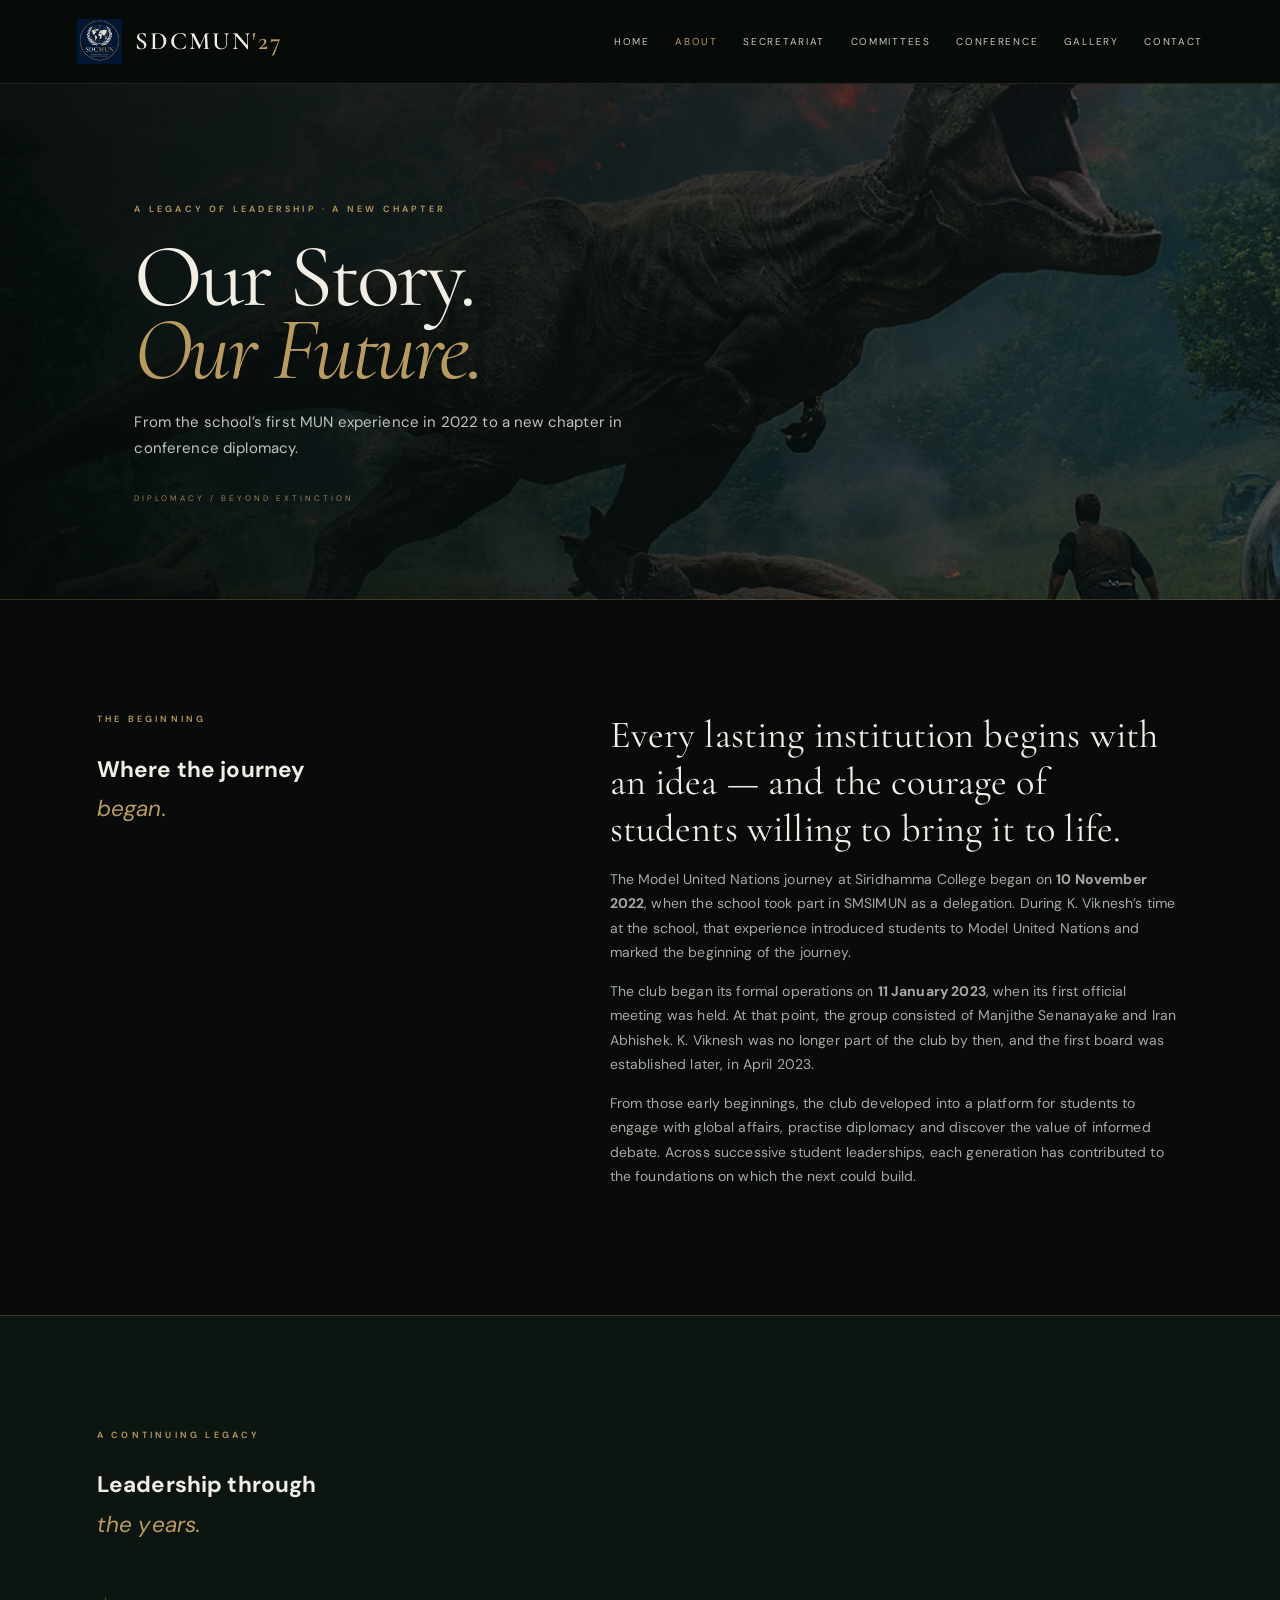
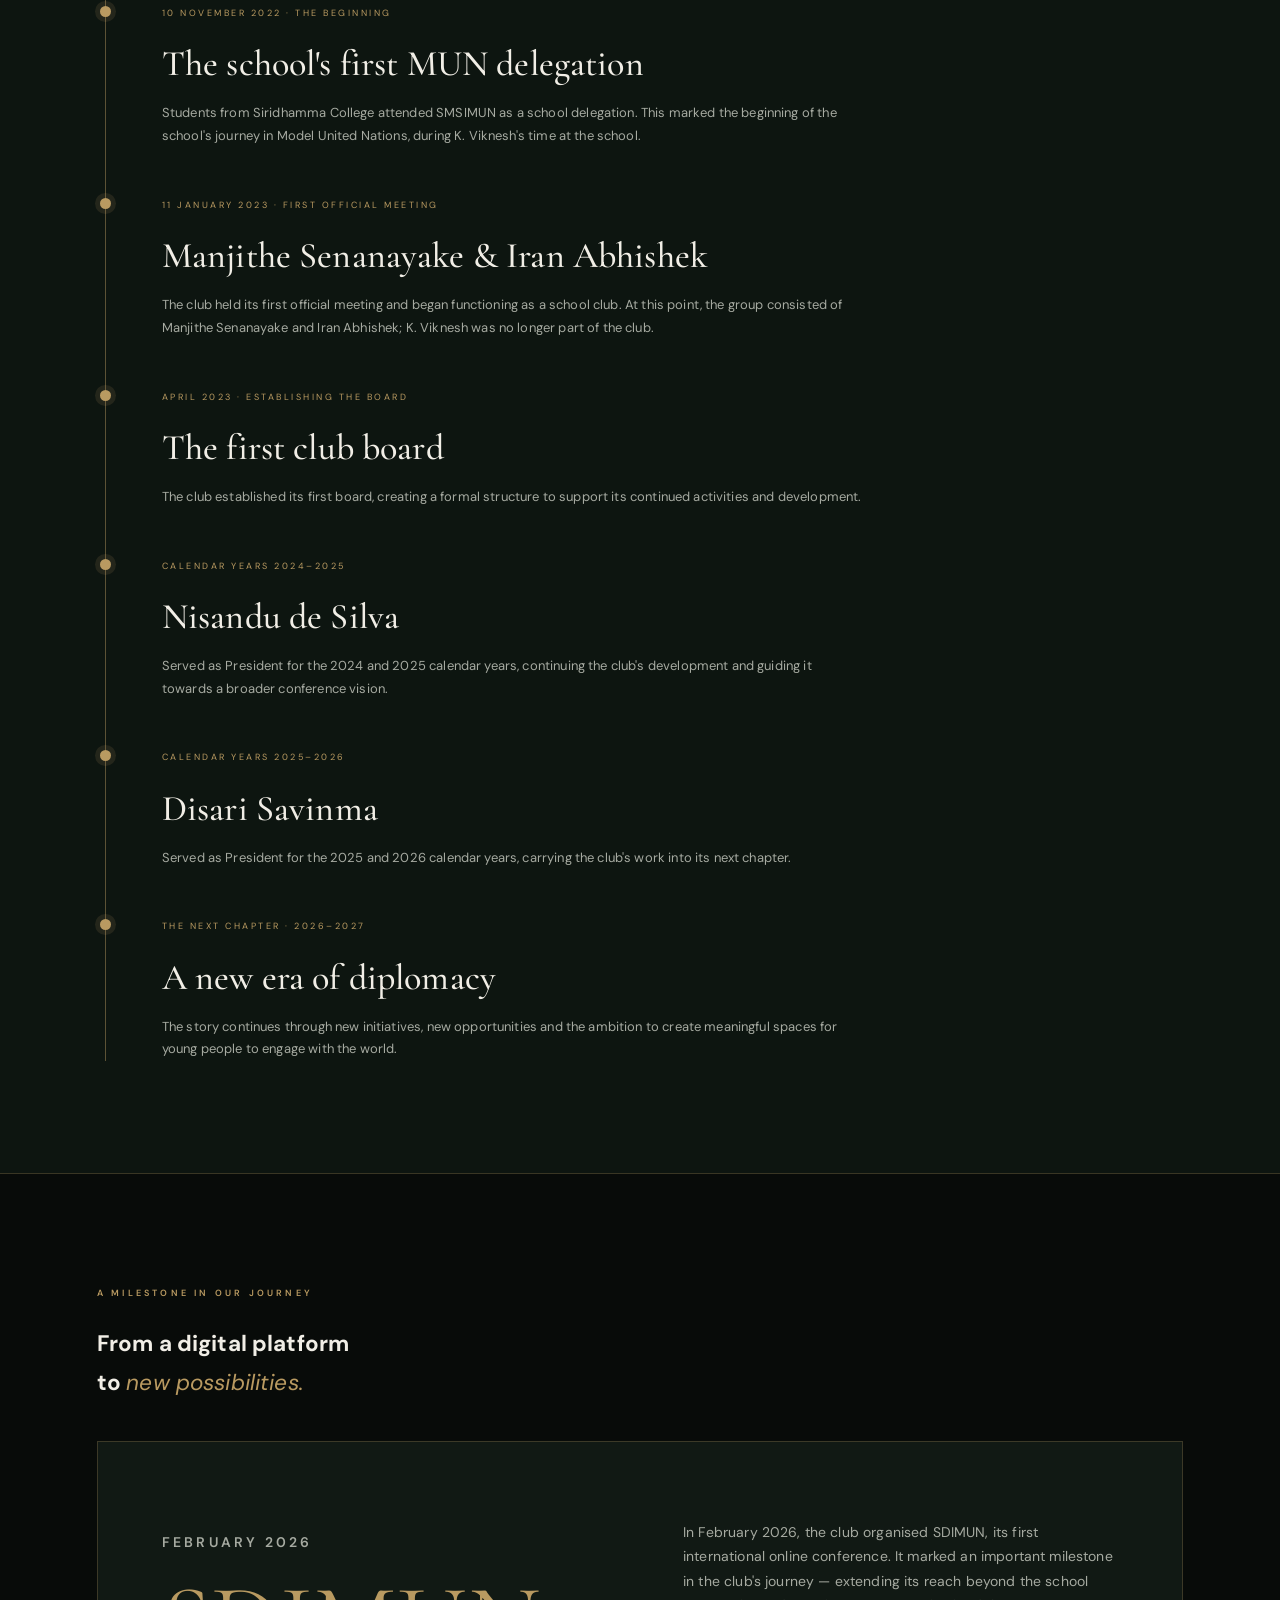
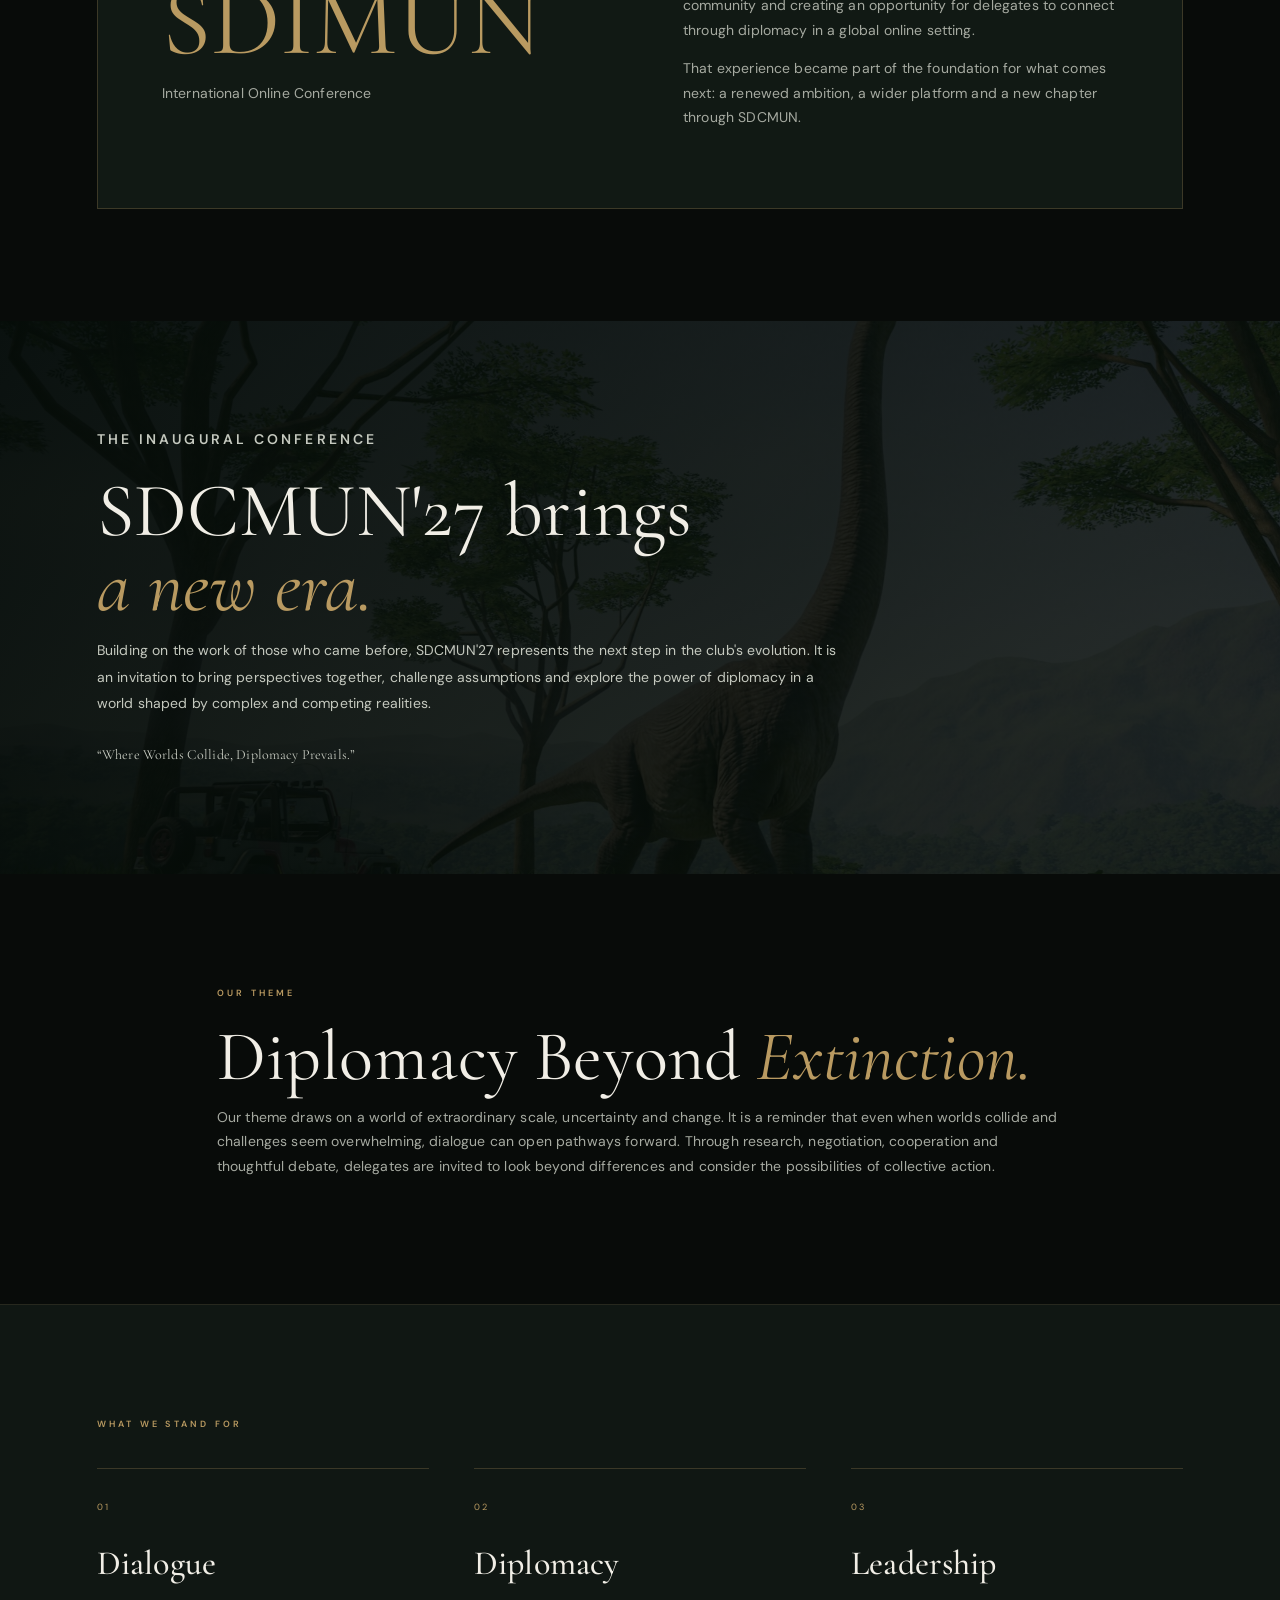
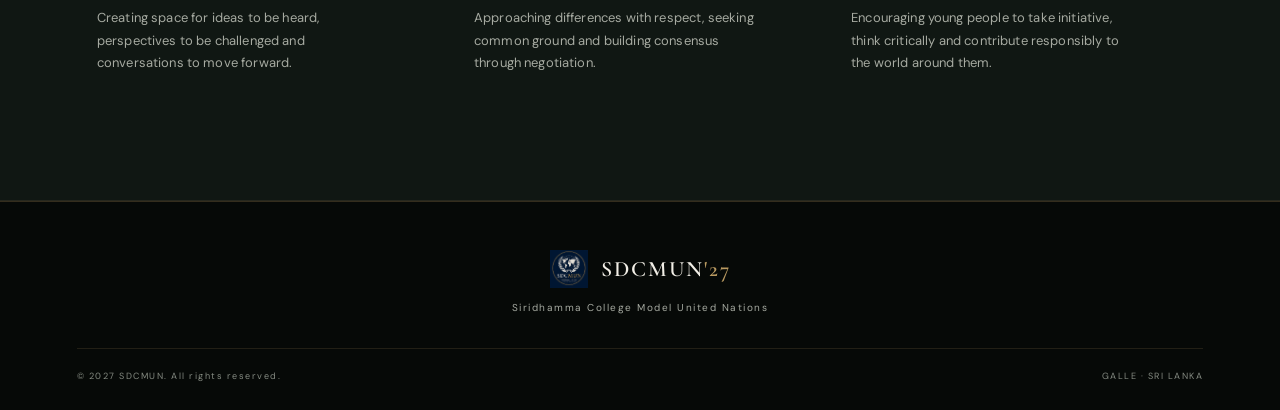
==== commit 8dd89942: "Add files via upload" ====
--- a/about.html
+++ b/about.html
@@ -38,15 +38,16 @@
   <section class="page-hero">
     <p class="eyebrow">A LEGACY OF LEADERSHIP · A NEW CHAPTER</p>
     <h1>Our Story.<br><em>Our Future.</em></h1>
-    <p>From a student-led club founded six years ago to a new chapter in conference diplomacy.</p>
+    <p>From the school’s first MUN experience in 2022 to a new chapter in conference diplomacy.</p>
   </section>
 
   <section class="section-wrap history-intro">
-    <div><p class="eyebrow">THE BEGINNING</p><h2>Six years of<br><em>building voices.</em></h2></div>
+    <div><p class="eyebrow">THE BEGINNING</p><h2>Where the journey<br><em>began.</em></h2></div>
     <div class="long-copy">
       <p class="about-lead">Every lasting institution begins with an idea — and the courage of students willing to bring it to life.</p>
-      <p>The Model United Nations journey at Siridhamma College began six years ago, founded by Vignesh and Manjithe Senanayake. What started as a student initiative grew into a platform for young people to engage with global affairs, practise diplomacy and discover the value of informed debate.</p>
-      <p>Across successive student leaderships, the club continued to develop its identity and carry its purpose forward. Each generation contributed to the foundations on which the next could build.</p>
+      <p>The Model United Nations journey at Siridhamma College began on <strong>10 November 2022</strong>, when the school took part in SMSIMUN as a delegation. During K. Viknesh’s time at the school, that experience introduced students to Model United Nations and marked the beginning of the journey.</p>
+      <p>The club began its formal operations on <strong>11 January 2023</strong>, when its first official meeting was held. At that point, the group consisted of Manjithe Senanayake and Iran Abhishek. K. Viknesh was no longer part of the club by then, and the first board was established later, in April 2023.</p>
+      <p>From those early beginnings, the club developed into a platform for students to engage with global affairs, practise diplomacy and discover the value of informed debate. Across successive student leaderships, each generation has contributed to the foundations on which the next could build.</p>
     </div>
   </section>
 
@@ -55,9 +56,11 @@
       <p class="eyebrow">A CONTINUING LEGACY</p>
       <h2>Leadership through<br><em>the years.</em></h2>
       <div class="timeline">
-        <article class="timeline-item"><span class="period">The founding · Six years ago</span><h3>Vignesh &amp; Manjithe Senanayake</h3><p>Founded the Model United Nations club at Siridhamma College, establishing the initiative and its commitment to student-led diplomacy.</p></article>
-        <article class="timeline-item"><span class="period">Calendar years 2024–2025</span><h3>Nisandu de Silva</h3><p>Assumed the leadership of the club and served as its President for the 2024 and 2025 calendar years, continuing its development and guiding it towards a broader conference vision.</p></article>
-        <article class="timeline-item"><span class="period">Calendar years 2025–2026</span><h3>Disari Savinma</h3><p>Stepped into the presidency for the 2025 and 2026 calendar years, carrying the club's work into its next chapter.</p></article>
+        <article class="timeline-item"><span class="period">10 November 2022 · The beginning</span><h3>The school's first MUN delegation</h3><p>Students from Siridhamma College attended SMSIMUN as a school delegation. This marked the beginning of the school's journey in Model United Nations, during K. Viknesh's time at the school.</p></article>
+        <article class="timeline-item"><span class="period">11 January 2023 · First official meeting</span><h3>Manjithe Senanayake &amp; Iran Abhishek</h3><p>The club held its first official meeting and began functioning as a school club. At this point, the group consisted of Manjithe Senanayake and Iran Abhishek; K. Viknesh was no longer part of the club.</p></article>
+        <article class="timeline-item"><span class="period">April 2023 · Establishing the board</span><h3>The first club board</h3><p>The club established its first board, creating a formal structure to support its continued activities and development.</p></article>
+        <article class="timeline-item"><span class="period">Calendar years 2024–2025</span><h3>Nisandu de Silva</h3><p>Served as President for the 2024 and 2025 calendar years, continuing the club's development and guiding it towards a broader conference vision.</p></article>
+        <article class="timeline-item"><span class="period">Calendar years 2025–2026</span><h3>Disari Savinma</h3><p>Served as President for the 2025 and 2026 calendar years, carrying the club's work into its next chapter.</p></article>
         <article class="timeline-item"><span class="period">The next chapter · 2026–2027</span><h3>A new era of diplomacy</h3><p>The story continues through new initiatives, new opportunities and the ambition to create meaningful spaces for young people to engage with the world.</p></article>
       </div>
     </div>
--- a/assets/style.css
+++ b/assets/style.css
@@ -101,3 +101,99 @@
 .director-photo{height:380px}
 @media(max-width:900px){.leader-card{grid-template-columns:1fr}.leader-photo{height:390px}.profile-photo{height:310px}.message-grid{gap:38px}}
 @media(max-width:680px){.leadership-grid,.message-grid,.profile-grid,.director-grid{grid-template-columns:1fr}.leader-card{grid-template-columns:1fr}.leader-photo{height:430px}.leader-details{padding:25px}.profile-photo{height:430px}.director-photo{height:430px}.message-grid{gap:55px}}
+
+/* UNSC identity: Volcanic Red and Deep Ocean Blue */
+body.unsc-theme{--gold:#b64a43;--panel:#101b2a;--line:rgba(112,145,180,.25);--muted:#aeb9c8}
+body.unsc-theme .page-hero{background-image:linear-gradient(90deg,rgba(8,15,27,.94),rgba(8,15,27,.56)),url('film-stills/tyrannosaur-enclosure.png');border-bottom:1px solid rgba(182,74,67,.45)}
+body.unsc-theme .page-hero .eyebrow,body.unsc-theme .person-placeholder span{color:#c65b52}
+body.unsc-theme .topic-panel{background:#101b2a;border-left-color:#a83b36}
+body.unsc-theme .dais-panel{background:#0d1b2c;border-color:rgba(76,116,157,.45)}
+body.unsc-theme .button-disabled{border-color:#a83b36;color:#d7a09a}
+.dais-portrait{width:100%;max-width:240px;height:270px;object-fit:cover;object-position:center 25%;margin:12px 0 15px;border:1px solid rgba(182,74,67,.45)}
+.unsc-portrait-placeholder{height:160px;max-width:240px;margin-top:14px;background:linear-gradient(140deg,#3b2026,#142b45);border:1px solid rgba(182,74,67,.45);font-size:42px}
+@media(max-width:700px){.dais-portrait{max-width:100%;height:300px}.unsc-portrait-placeholder{max-width:100%}}
+
+/* GA1 committee identity: white and turquoise */
+body.ga1-theme{--gold:#39c6c3;--accent:#39c6c3}
+.ga1-theme .page-hero{background:linear-gradient(120deg,rgba(7,31,38,.92),rgba(8,55,62,.72)),url('film-stills/brachiosaurus-herd.jpg') center/cover}
+.ga1-theme .eyebrow,.ga1-theme .gold,.ga1-theme .arrow-link{color:#54d5d0}
+.ga1-theme .topic-panel{border-color:rgba(70,205,200,.35)}
+.ga1-theme .topic-panel h3{color:#f7ffff}
+.ga1-theme .portrait-placeholder{border-color:#43c9c5;color:#73e0dc;background:linear-gradient(145deg,#102e35,#1b5960)}
+.ga1-theme .button{background:#39c6c3;color:#06282b}
+.ga1-theme .person-placeholder{border-color:rgba(70,205,200,.28)}
+
+
+/* UNESCO identity: black and royal purple */
+body.unesco-theme{--gold:#7650c8;--panel:#171321;--line:rgba(137,101,208,.3);--muted:#c0b8cf}
+body.unesco-theme .page-hero{background-image:linear-gradient(110deg,rgba(13,10,22,.95),rgba(37,20,64,.74)),url('film-stills/isla-nublar-plaza.jpg');border-bottom:1px solid rgba(137,101,208,.42)}
+body.unesco-theme .page-hero .eyebrow,body.unesco-theme .person-placeholder span,body.unesco-theme .eyebrow{color:#b69ae9}
+body.unesco-theme .topic-panel{background:#171321;border-left-color:#7650c8;border-color:rgba(137,101,208,.3)}
+body.unesco-theme .dais-panel{background:#15111f;border-color:rgba(137,101,208,.42)}
+body.unesco-theme .button{background:#7650c8;color:#fff}
+body.unesco-theme .person-placeholder{border-color:rgba(137,101,208,.3)}
+.unesco-portrait-placeholder{height:160px;max-width:240px;margin-top:14px;background:linear-gradient(140deg,#21152f,#563b87);border:1px solid rgba(182,154,233,.55);color:#d9c8ff;display:grid;place-items:center;font-size:42px}
+.unesco-dais-portrait{border-color:rgba(137,101,208,.55)}
+
+
+/* UNHRC identity: Jurassic Crimson and Cream */
+body.unhrc-theme{--gold:#d9bca0;--ivory:#f5eee4;--panel:#211a18;--line:rgba(245,238,228,.17);--muted:#c4b6a8}
+body.unhrc-theme .page-hero{background-image:linear-gradient(90deg,rgba(28,8,8,.94),rgba(45,14,13,.58)),url('film-stills/eruption-tyrannosaur.png')}
+body.unhrc-theme .page-hero .eyebrow,body.unhrc-theme .person-placeholder span{color:#d9bca0}
+body.unhrc-theme .dais-panel{background:#211715;border-color:rgba(217,188,160,.24)}
+body.unhrc-theme .topic-panel{border-left-color:#a63b35;background:#211a18}
+body.unhrc-theme .portrait-placeholder.unhrc-portrait-placeholder{background:linear-gradient(135deg,#63302b,#211715);color:#f5eee4}
+.dais-portrait.unhrc-dais-portrait{width:100%;max-width:260px;height:270px;object-fit:cover;object-position:center 25%;margin:14px 0;border:1px solid rgba(217,188,160,.28)}
+
+
+/* UNCSTD identity: Sandstone Beige and Jungle Green */
+body.uncstd-theme{--gold:#c5ad83;--ivory:#eee5d4;--panel:#17251b;--line:rgba(197,173,131,.27);--muted:#c1c5b7}
+body.uncstd-theme .page-hero{background-image:linear-gradient(100deg,rgba(13,28,19,.94),rgba(31,57,37,.72)),url('film-stills/brachiosaurus-4k.jpg');border-bottom:1px solid rgba(197,173,131,.4)}
+body.uncstd-theme .page-hero .eyebrow,body.uncstd-theme .person-placeholder span,body.uncstd-theme .eyebrow{color:#d4c09b}
+body.uncstd-theme .topic-panel{background:#17251b;border-left-color:#8c9b68;border-color:rgba(197,173,131,.25)}
+body.uncstd-theme .dais-panel{background:#142219;border-color:rgba(197,173,131,.35)}
+body.uncstd-theme .button{background:#8c9b68;color:#101a12}
+body.uncstd-theme .person-placeholder{border-color:rgba(197,173,131,.3)}
+.uncstd-portrait-placeholder{height:160px;max-width:240px;margin-top:14px;background:linear-gradient(140deg,#283d2b,#756b4e);border:1px solid rgba(197,173,131,.55);color:#f0e5cf;display:grid;place-items:center;font-size:42px}
+.dais-portrait.uncstd-dais-portrait{width:100%;max-width:260px;height:270px;object-fit:cover;object-position:center 25%;margin:14px 0;border:1px solid rgba(197,173,131,.55)}
+
+
+/* UNCSW identity: Ancient Bronze and Orange */
+body.uncsw-theme{--gold:#c28a42;--ivory:#eee4d2;--panel:#211b16;--line:rgba(194,138,66,.28);--muted:#c7b9a5}
+body.uncsw-theme .page-hero{background-image:linear-gradient(100deg,rgba(24,17,11,.94),rgba(63,38,17,.72)),url('film-stills/isla-nublar-plaza.jpg');border-bottom:1px solid rgba(194,138,66,.42)}
+body.uncsw-theme .page-hero .eyebrow,body.uncsw-theme .person-placeholder span,body.uncsw-theme .eyebrow{color:#d7a45f}
+body.uncsw-theme .topic-panel{background:#211b16;border-left-color:#d07832;border-color:rgba(194,138,66,.27)}
+body.uncsw-theme .dais-panel{background:#211a14;border-color:rgba(194,138,66,.34)}
+body.uncsw-theme .button{background:#d07832;color:#1b140e}
+body.uncsw-theme .person-placeholder{border-color:rgba(194,138,66,.32)}
+.uncsw-portrait-placeholder{height:160px;max-width:240px;margin-top:14px;background:linear-gradient(140deg,#55351e,#9b5428);border:1px solid rgba(194,138,66,.58);color:#f4e8d5;display:grid;place-items:center;font-size:42px}
+.dais-portrait.uncsw-dais-portrait{width:100%;max-width:260px;height:270px;object-fit:cover;object-position:center 25%;margin:14px 0;border:1px solid rgba(194,138,66,.55)}
+@media(max-width:700px){.dais-portrait.uncsw-dais-portrait{max-width:100%;height:300px}.uncsw-portrait-placeholder{max-width:100%}}
+
+
+/* Crisis Committee — Jade Green and Burgundy identity */
+body.cc-theme{--gold:#a8c6a0;--ivory:#e8e0d2;--panel:#14231d;--line:rgba(168,198,160,.28);--muted:#b8c3b7}
+body.cc-theme .page-hero{background-image:linear-gradient(100deg,rgba(7,24,18,.94),rgba(29,55,43,.70)),url('film-stills/jurassic-world-hero.webp');border-bottom:1px solid rgba(168,198,160,.35)}
+body.cc-theme .page-hero .eyebrow,body.cc-theme .person-placeholder span,body.cc-theme .eyebrow{color:#b7d0a8}
+body.cc-theme .topic-panel{background:#17251e;border-left-color:#7f263b;border-color:rgba(168,198,160,.24)}
+body.cc-theme .dais-panel{background:#14221c;border-color:rgba(168,198,160,.34)}
+body.cc-theme .button{background:#7f263b;color:#f4eadc}
+body.cc-theme .person-placeholder{border-color:rgba(168,198,160,.3)}
+body.cc-theme .portrait-placeholder.cc-portrait-placeholder{background:linear-gradient(135deg,#24513e,#421b2b);color:#f1e8dc}
+body.cc-theme .cc-dais-portrait{border:2px solid rgba(168,198,160,.55);object-position:center 25%}
+
+/* International Press Corps — ivory, gold and midnight blue identity */
+.ipc-theme{--ipc-blue:#101d35;--ipc-ivory:#f2ead7;--ipc-gold:#c5a45e}
+.ipc-theme .page-hero{background:linear-gradient(115deg,rgba(7,13,27,.97),rgba(16,29,53,.87)),url('film-stills/isla-nublar-promenade.png') center/cover}
+.ipc-theme .eyebrow{color:var(--ipc-gold)}
+.ipc-theme .page-hero h1 em,.ipc-theme h2 em{color:var(--ipc-gold)}
+.ipc-theme .topic-panel,.ipc-theme .dais-panel,.ipc-theme .study-guide{border-color:rgba(197,164,94,.32)}
+.ipc-theme .ipc-agencies{margin-top:48px;padding-top:34px;border-top:1px solid rgba(197,164,94,.25)}
+.ipc-theme .ipc-agencies h2{font-family:var(--serif);font-size:clamp(34px,4vw,54px);font-weight:400;line-height:1.05;margin:0 0 18px}
+.ipc-theme .ipc-agency-grid{display:grid;grid-template-columns:repeat(2,minmax(0,1fr));gap:12px;margin-top:26px}
+.ipc-theme .ipc-agency-grid article{background:linear-gradient(135deg,rgba(16,29,53,.9),rgba(20,28,42,.75));border:1px solid rgba(197,164,94,.24);padding:22px 24px;min-height:130px}
+.ipc-theme .ipc-agency-grid article span{font-size:9px;letter-spacing:2px;color:var(--ipc-gold)}
+.ipc-theme .ipc-agency-grid h3{font-family:var(--serif);font-size:25px;font-weight:500;margin:7px 0 3px;color:var(--ipc-ivory)}
+.ipc-theme .ipc-agency-grid p{font-size:12px;color:var(--muted);margin:0}
+.ipc-theme .ipc-dais-portrait{width:100%;max-height:290px;object-fit:cover;object-position:center 22%;margin:12px 0;border:1px solid rgba(197,164,94,.35)}
+@media(max-width:700px){.ipc-theme .ipc-agency-grid{grid-template-columns:1fr}}
